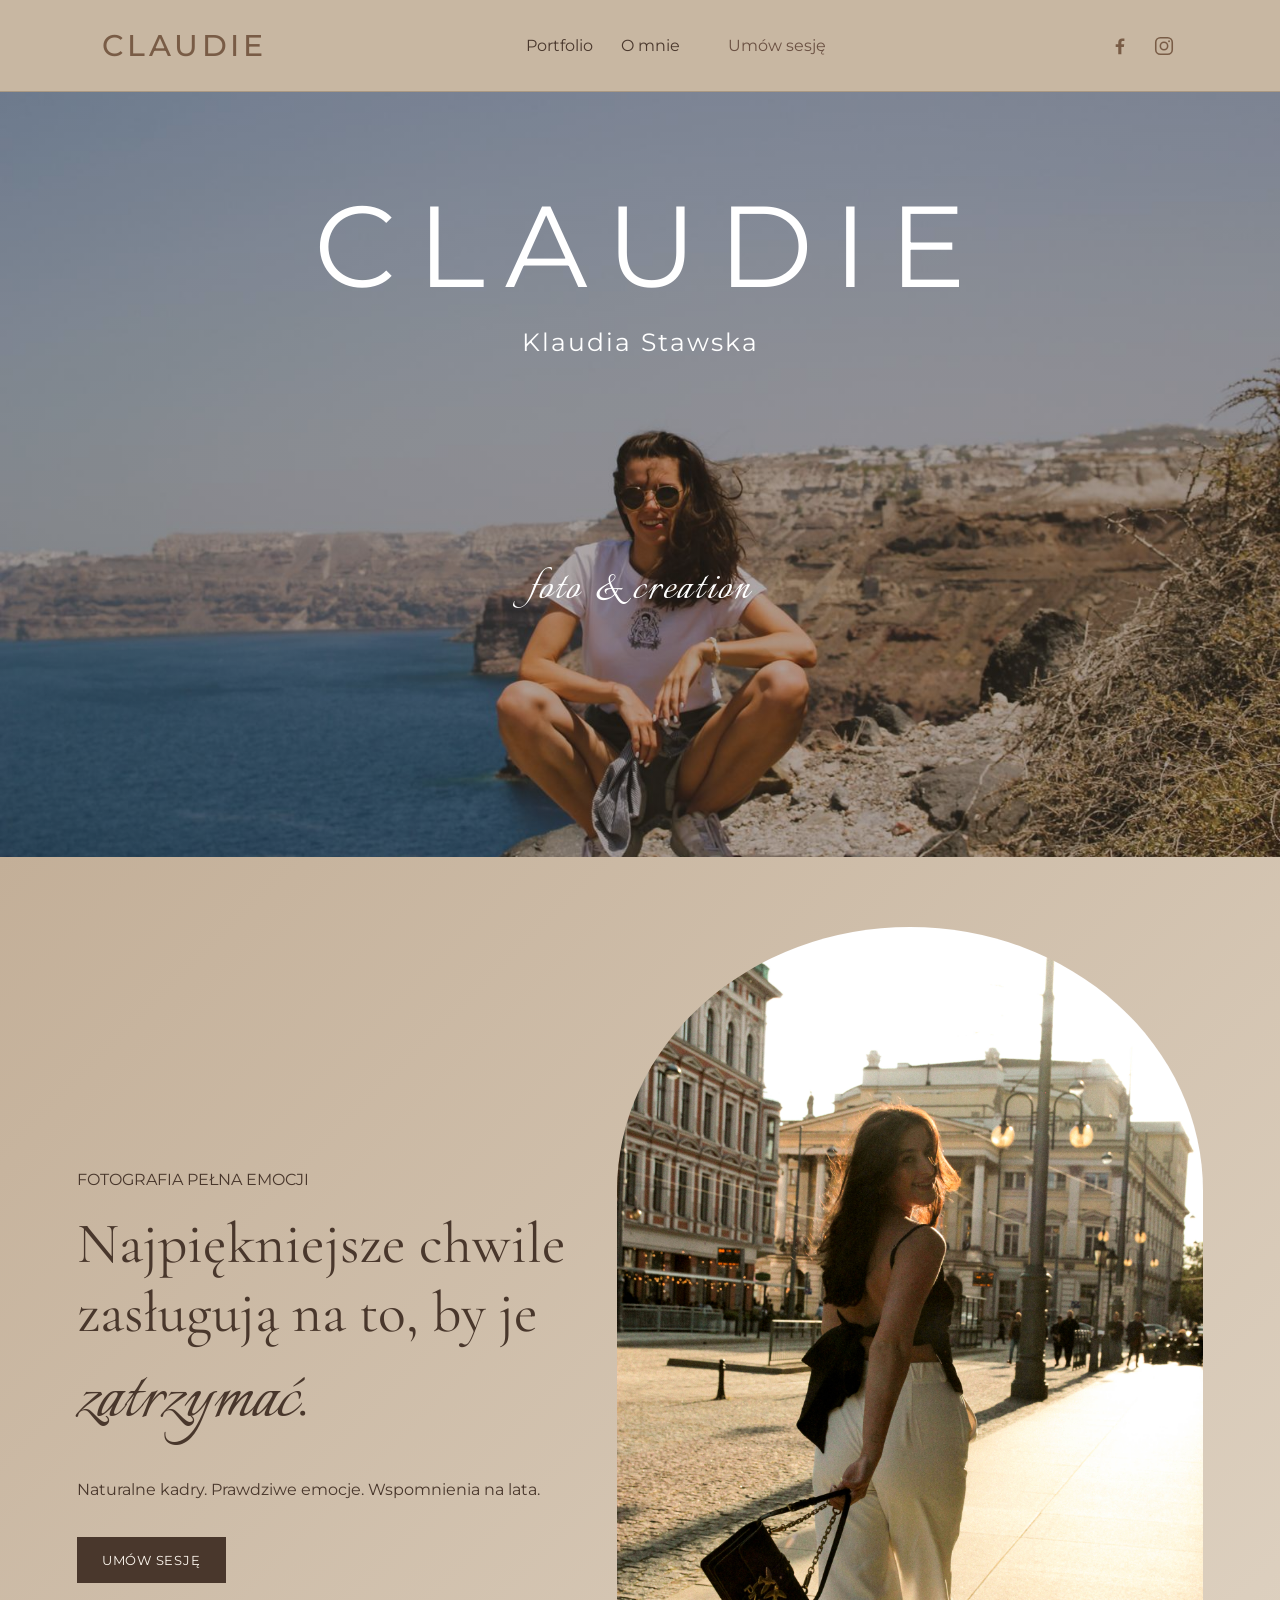
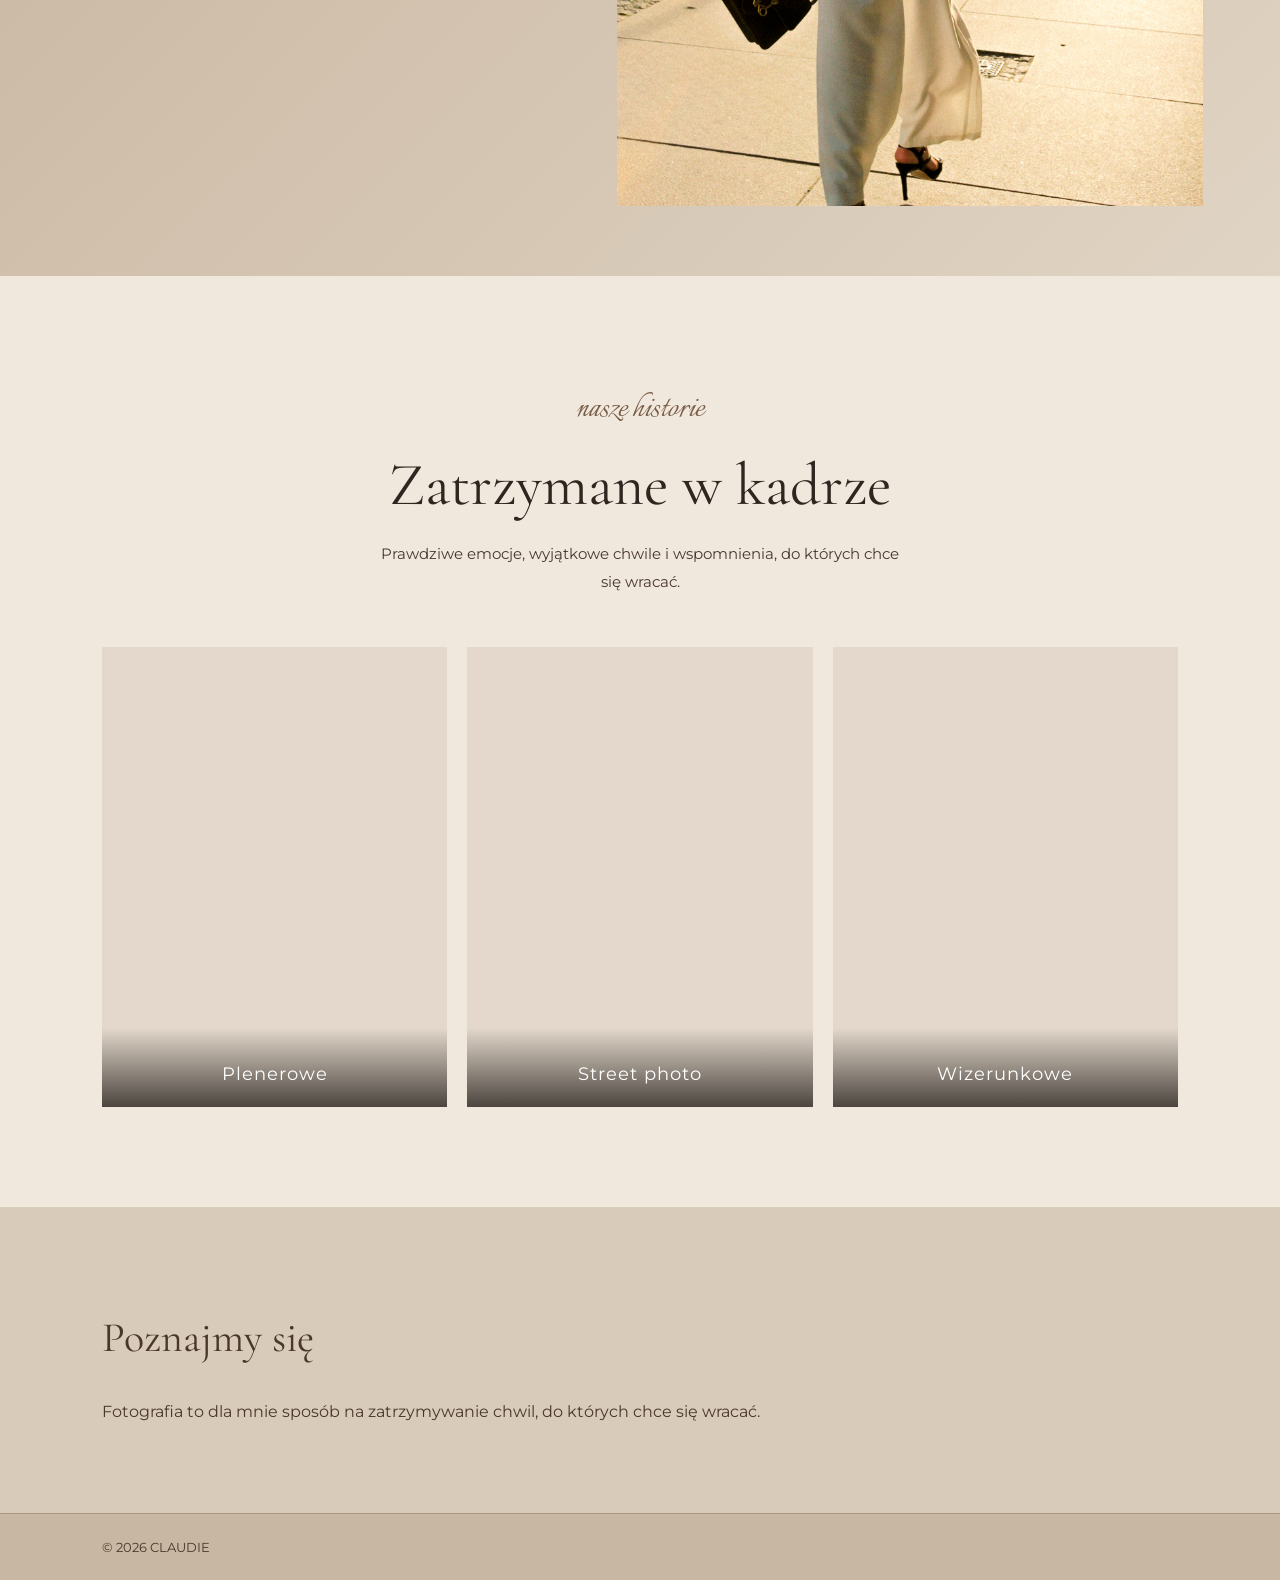
==== index.html @ 0192c34e "Add files via upload" ====
<!DOCTYPE html>
<html lang="pl">
<head>
    <meta charset="UTF-8">
    <meta name="viewport" content="width=device-width, initial-scale=1.0">
    <title>Klaudia Stawska – Fotograf | CLAUDIE</title>
<meta name="description" content="Klaudia Stawska – fotografia pełna emocji. Poznaj portfolio, zobacz zdjęcia i umów sesję fotograficzną.">
<link rel="canonical" href="https://klaudiastawska.pl/">
    <link rel="stylesheet" href="style.css">
</head>
<body>

    <!-- MENU GŁÓWNE -->
    <nav>
        <a href="index.html" class="logo">CLAUDIE</a>

        <div class="nav-links">
            <a href="#portfolio">Portfolio</a>
            <a href="#o-mnie">O mnie</a>
            <a href="kontakt.html" class="nav-cta">Umów sesję</a>
        </div>

        <div class="social-icons">
            <a href="https://www.facebook.com/profile.php?id=61554901435220"
               target="_blank"
               rel="noopener noreferrer"
               aria-label="Facebook">
                <svg viewBox="0 0 24 24" aria-hidden="true">
                    <path d="M13.5 21v-8h2.7l.4-3h-3.1V8.1c0-.9.3-1.5 1.6-1.5h1.7V3.9c-.3 0-1.3-.1-2.5-.1-2.5 0-4.2 1.5-4.2 4.3V10H7.3v3h2.8v8z"/>
                </svg>
            </a>

            <a href="https://www.instagram.com/picyourchic/"
               target="_blank"
               rel="noopener noreferrer"
               aria-label="Instagram">
                <svg viewBox="0 0 24 24" aria-hidden="true">
                    <rect x="3" y="3" width="18" height="18" rx="5"/>
                    <circle cx="12" cy="12" r="4"/>
                    <circle class="instagram-dot" cx="17.5" cy="6.8" r="1"/>
                </svg>
            </a>
        </div>
    </nav>

    <main>

        <!-- ZDJĘCIE POWITALNE -->
        <section class="brand-hero">
            <div class="brand-title">
    <h1>CLAUDIE</h1>
    <p class="brand-name">Klaudia Stawska</p>
    <p class="brand-tagline">foto &amp; creation</p>
            </div>
        </section>

        <!-- GŁÓWNA SEKCJA -->
        <section class="hero">
            <div class="hero-text">
                <p>FOTOGRAFIA PEŁNA EMOCJI</p>

                <h2>
                    Najpiękniejsze chwile zasługują na to,
                    by je <span class="script-font">zatrzymać</span>.
                </h2>

                <p>
                    Naturalne kadry. Prawdziwe emocje.
                    Wspomnienia na lata.
                </p>

                <a class="button" href="kontakt.html">UMÓW SESJĘ</a>
            </div>

            <img
                class="hero-image"
                src="images/prezesi.jpeg"
                alt="Fotografia wykonana podczas sesji"
            >
        </section>

         <!-- PORTFOLIO -->
        <section id="portfolio" class="portfolio">
            <div class="portfolio-heading">
                <p class="script-label">nasze historie</p>
                <h2>Zatrzymane w kadrze</h2>

                <p class="portfolio-description">
                    Prawdziwe emocje, wyjątkowe chwile
                    i wspomnienia, do których chce się wracać.
                </p>
            </div>

            <div class="gallery">
                <a class="portfolio-card" href="plenerowe.html">
                    <img
                        src="images/plenerowe/plener04.jpg"
                        alt="Fotografia plenerowa"
                    >
                    <span>Plenerowe</span>
                </a>

                <a class="portfolio-card" href="street-photo.html">
                    <img
                        src="images/street-photo/street01.jpeg"
                        alt="Fotografia street photo"
                    >
                    <span>Street photo</span>
                </a>

                <a class="portfolio-card" href="wizerunkowe.html">
                    <img
                        src="images/wizerunkowe/wizerunek1.jpg"
                        alt="Fotografia wizerunkowa"
                    >
                    <span>Wizerunkowe</span>
                </a>
            </div>
        </section>

        <!-- O MNIE -->
        <section id="o-mnie">
            <h2>Poznajmy się</h2>
            <p>
                Fotografia to dla mnie sposób na zatrzymywanie chwil,
                do których chce się wracać.
            </p>
        </section>

    </main>

    <!-- STOPKA -->
    <footer>
        © 2026 CLAUDIE
    </footer>

</body>
</html>
---- style.css ----
@import url('https://fonts.googleapis.com/css2?family=Cormorant+Garamond:ital,wght@0,400;0,500;1,400;1,500&family=Montserrat:wght@400;500;600&family=Italianno&display=swap');


/* ========================================
   1. USTAWIENIA GLOBALNE
======================================== */

* {
    box-sizing: border-box;
}

html {
    scroll-behavior: smooth;
    scroll-padding-top: 20px;
}

body {
    margin: 0;
    font-family: 'Montserrat', sans-serif;
    background-color: #D8CBB9;
    color: #30251F;
}

img {
    max-width: 100%;
}

h1,
h2 {
    font-family: 'Cormorant Garamond', serif;
    font-weight: 400;
}

h2 {
    font-size: 42px;
    color: #49372C;
}

p {
    line-height: 1.8;
}


/* ========================================
   2. MENU GŁÓWNE
======================================== */

nav {
    display: flex;
    align-items: center;
    justify-content: space-between;
    gap: 24px;
    padding: 24px 8%;
    background-color: #C8B7A2;
    border-bottom: 1px solid #A99883;
}

.logo {
    font-family: 'Montserrat', sans-serif;
    font-size: 30px;
    font-weight: 500;
    font-style: normal;
    letter-spacing: 0.12em;
    color: #795C46;
    white-space: nowrap;
    text-decoration: none;
}

.nav-links {
    display: flex;
    align-items: center;
    gap: 28px;
}

.nav-links a {
    color: #4A382D;
    text-decoration: none;
    transition: color 0.2s ease;
}

.nav-links a:hover {
    color: #A17B5B;
}

/* Przycisk Umów sesję */

.nav-links .nav-cta {
    padding: 12px 20px;
    border: none;
    color: #6B5143;
    text-decoration: none;
    transition: background-color 0.3s ease,
                color 0.3s ease;
}

.nav-links .nav-cta:hover {
    background-color: #6B5143;
    color: #FFFFFF;
}

/* Ikony mediów społecznościowych */

.social-icons {
    display: flex;
    align-items: center;
    gap: 16px;
}

.social-icons a {
    display: inline-flex;
    align-items: center;
    justify-content: center;
    width: 28px;
    height: 28px;
    color: #795C46;
    transition: color 0.2s ease,
                transform 0.2s ease;
}

.social-icons a:hover {
    color: #A17B5B;
    transform: translateY(-2px);
}

.social-icons svg {
    width: 22px;
    height: 22px;
    fill: none;
    stroke: currentColor;
    stroke-width: 1.7;
    stroke-linecap: round;
    stroke-linejoin: round;
}

/* Facebook */

.social-icons a:first-child svg {
    fill: currentColor;
    stroke: none;
}

/* Kropka Instagrama */

.social-icons .instagram-dot {
    fill: currentColor;
    stroke: none;
}


/* ========================================
   3. ZDJĘCIE POWITALNE CLAUDIE
======================================== */

.brand-hero {
    min-height: 85vh;
    display: flex;
    align-items: center;
    justify-content: center;
    padding: 0 20px;
    text-align: center;
    color: #FFFFFF;

    background-image:
        linear-gradient(
            rgba(35, 25, 19, 0.35),
            rgba(35, 25, 19, 0.35)
        ),
        url('images/title.jpeg');

    background-size: cover;
    background-position: center;
    background-repeat: no-repeat;
}

.brand-title {
    transform: translateY(-65px);
}

.brand-title h1 {
    font-family: 'Montserrat', sans-serif;
    font-size: clamp(60px, 10vw, 115px);
    font-weight: 400;
    font-style: normal;
    line-height: 1.08;
    letter-spacing: 0.18em;
    color: #FFFFFF;
    margin: 0;
    padding-left: 0.18em;
}

.brand-title .brand-name {
    font-family: 'Montserrat', sans-serif;
    font-size: clamp(18px, 2vw, 25px);
    letter-spacing: 0.08em;
    color: #FFFFFF;
    margin: 12px 0 0;
}

.brand-title .brand-tagline {
    position: static;
    font-family: 'Italianno', cursive;
    font-size: clamp(36px, 4vw, 50px);
    font-weight: 400;
    letter-spacing: 0.04em;
    margin: 180px 0 0;
    color: #FFFFFF;
}


/* ========================================
   4. GŁÓWNA SEKCJA ZE ZDJĘCIEM
======================================== */

.hero {
    min-height: 75vh;
    padding: 70px 6%;
    display: flex;
    justify-content: space-between;
    align-items: center;
    gap: 40px;
    background: linear-gradient(
        135deg,
        #C3AF98,
        #E0D4C4
    );
}

.hero-text {
    flex: 1;
    min-width: 0;
}

.hero-text p {
    color: #49372C;
    font-size: 16px;
}

.hero-text h2 {
    font-size: clamp(36px, 4.5vw, 58px);
    line-height: 1.2;
    margin: 16px 0 24px;
}

.hero-image {
    display: block;
    width: 52%;
    max-width: 1000px;
    height: auto;
    object-fit: contain;

    /* Zaokrąglona góra jak łuk okna */
    border-radius: 50% 50% 0 0 / 30% 30% 0 0;
}

/* Przyciski na stronie */

.button {
    display: inline-block;
    padding: 15px 25px;
    margin-top: 16px;
    border: none;
    background-color: #49372C;
    color: #FFF9F1;
    font-family: 'Montserrat', sans-serif;
    font-size: 13px;
    letter-spacing: 0.06em;
    text-decoration: none;
    cursor: pointer;
    transition: background-color 0.2s ease;
}

.button:hover {
    background-color: #70533F;
}

/* Ozdobny, pisany akcent */

.script-font {
    font-family: 'Italianno', cursive;
    font-weight: 400;
    font-size: 1.5em;
}


/* ========================================
   5. WSPÓLNE USTAWIENIA SEKCJI
======================================== */

section {
    padding: 70px 8%;
}

.script-label {
    font-family: 'Italianno', cursive;
    font-size: 38px;
    font-weight: 400;
    color: #795C46;
    margin: 0 0 8px;
}

#o-mnie {
    background-color: #D8CBB9;
    color: #30251F;
}

#o-mnie h2 {
    color: #49372C;
}

#o-mnie p {
    color: #49372C;
    line-height: 1.8;
}


/* ========================================
   6. PORTFOLIO
======================================== */

#portfolio.portfolio {
    padding: 100px 8%;
    background-color: #F0E8DD;
    color: #30251F;
}

.portfolio-heading {
    max-width: 750px;
    margin: 0 auto 50px;
    text-align: center;
}

.portfolio-heading h2 {
    font-size: clamp(38px, 5vw, 60px);
    font-weight: 400;
    line-height: 1.1;
    color: #30251F;
    margin: 0 0 22px;
}

.portfolio-description {
    max-width: 520px;
    margin: 0 auto;
    font-size: 15px;
    line-height: 1.9;
    color: #49372C;
}

/* Nieregularna galeria w stylu magazynu */

.gallery {
    display: grid;
    display: grid;
    grid-template-columns: 1fr;
    gap: 30px;
    width: 100%;
    max-width: 750px;
    margin: 0 auto;
}

.gallery img {
    display: block;
    width: 100%;
    height: auto;
    object-fit: contain;
    border-radius: 6px;
}

/* Duży kadr po lewej */

.gallery img:first-child {
    grid-row: 1 / 3;
    min-height: 580px;
}

/* Pozostałe kadry po prawej */

.gallery img:nth-child(2),
.gallery img:nth-child(3) {
    min-height: 280px;
}


/* ========================================
   7. KONTAKT I FORMULARZ
======================================== */

.contact-section {
    padding: 100px 20px;
    background-color: #F5F0E9;
    color: #49392F;
}

.contact-heading {
    max-width: 650px;
    margin: 0 auto 45px;
    text-align: center;
}

.contact-heading h2 {
    font-size: clamp(36px, 5vw, 58px);
    font-weight: 400;
    margin: 10px 0 20px;
}

.contact-heading p {
    line-height: 1.8;
}

.contact-form {
    max-width: 700px;
    margin: 0 auto;
}

.form-row {
    display: grid;
    grid-template-columns: 1fr 1fr;
    gap: 20px;
}

.form-group {
    display: flex;
    flex-direction: column;
    gap: 9px;
    margin-bottom: 22px;
}

.form-group label {
    font-size: 13px;
    letter-spacing: 0.04em;
}

.form-group input,
.form-group select,
.form-group textarea {
    width: 100%;
    padding: 15px;
    border: 1px solid #D5C8BB;
    border-radius: 0;
    background-color: #FFFDF9;
    color: #49392F;
    font-family: 'Montserrat', sans-serif;
    font-size: 14px;
}

.form-group input:focus,
.form-group select:focus,
.form-group textarea:focus {
    outline: 1px solid #8C7160;
    border-color: #8C7160;
}

.form-group textarea {
    resize: vertical;
    line-height: 1.7;
}

.contact-form .button {
    margin-top: 4px;
}


/* ========================================
   8. STOPKA
======================================== */

footer {
    padding: 25px 8%;
    background-color: #C8B7A2;
    color: #49372C;
    border-top: 1px solid #A99883;
    font-size: 13px;
}


/* ========================================
   9. WERSJA MOBILNA
======================================== */

@media (max-width: 600px) {

    /* Menu */

    nav {
        flex-wrap: wrap;
        gap: 16px;
        padding: 20px 6%;
    }

    .logo {
        font-size: 25px;
    }

    .nav-links {
        display: flex;
        flex-wrap: wrap;
        gap: 16px;
    }

    .nav-links a {
        font-size: 13px;
    }

    .nav-links .nav-cta {
        padding: 8px 12px;
    }

    .social-icons {
        gap: 12px;
    }

    /* Zdjęcie powitalne */

    .brand-hero {
        min-height: 75vh;
        background-position: center;
    }

    .brand-title {
    transform: translateY(-45px);
}

.brand-title h1 {
    font-size: 48px;
    letter-spacing: 0.12em;
    padding-left: 0.12em;
}

.brand-title .brand-name {
    font-size: 16px;
    margin-top: 10px;
}

.brand-title .brand-tagline {
    font-size: 34px;
    margin-top: 140px;
    }

    /* Główna sekcja */

    .hero {
        min-height: auto;
        padding: 50px 6%;
        flex-direction: column;
        align-items: stretch;
        gap: 30px;
    }

    .hero-text h2 {
        font-size: 38px;
    }

    .hero-image {
        width: 100%;
        height: auto;
        max-width: 100%;
        aspect-ratio: 4 / 3;
        border-radius: 6px;
    }

    /* Pozostałe sekcje */

    section {
        padding: 60px 6%;
    }

    h2 {
        font-size: 36px;
    }

    .script-label {
        font-size: 34px;
    }

    /* Portfolio */

    #portfolio.portfolio {
        padding: 60px 6%;
    }

    .portfolio-heading {
        margin-bottom: 35px;
    }

    .portfolio-heading h2 {
        font-size: 40px;
    }

    .gallery {
        grid-template-columns: 1fr;
        grid-template-rows: auto;
        gap: 18px;
    }

    .gallery img,
    .gallery img:first-child,
    .gallery img:nth-child(2),
    .gallery img:nth-child(3) {
        grid-row: auto;
        height: auto;
        min-height: 0;
        aspect-ratio: 4 / 5;
        object-fit: cover;
    }

    /* Formularz */

    .contact-section {
        padding: 65px 6%;
    }

    .contact-heading {
        margin-bottom: 35px;
    }

    .contact-heading h2 {
        font-size: 40px;
    }

    .form-row {
        grid-template-columns: 1fr;
        gap: 0;
    }

    .form-group input,
    .form-group select,
    .form-group textarea {
        padding: 14px;
    }

    /* Stopka */

    footer {
        padding: 22px 6%;
    }
}
/* KARTY KATEGORII PORTFOLIO */
#portfolio .gallery {
    display: grid;
    grid-template-columns: repeat(3, minmax(0, 1fr));
    gap: 20px;
    width: 100%;
    max-width: none;
    margin: 0 auto;
}

#portfolio .portfolio-card {
    position: relative;
    display: flex;
    align-items: center;
    justify-content: center;
    overflow: hidden;
    width: 100%;
    aspect-ratio: 3 / 4;
    background: #E3D8CB;
    color: #FFFFFF;
    text-decoration: none;
    border-radius: 0;
}

#portfolio .portfolio-card img {
    display: block;
    width: 100%;
    height: 100%;
    object-fit: contain;
    transition: transform 0.4s ease;
}

#portfolio .portfolio-card:hover img {
    transform: scale(1.02);
}

#portfolio .portfolio-card span {
    position: absolute;
    left: 0;
    right: 0;
    bottom: 0;
    padding: 35px 10px 22px;
    text-align: center;
    font-family: 'Montserrat', sans-serif;
    font-size: 18px;
    letter-spacing: 0.06em;
    color: #FFFFFF;
    background: linear-gradient(
        transparent,
        rgba(25, 20, 16, 0.75)
    );
}

@media (max-width: 600px) {
    #portfolio .gallery {
        grid-template-columns: 1fr;
        gap: 24px;
    }

    #portfolio .portfolio-card {
        aspect-ratio: auto;
        min-height: 0;
    }

    #portfolio .portfolio-card img {
        width: 100%;
        height: auto;
        object-fit: contain;
    }
}
/* ZMNIEJSZENIE ZDJĘĆ W GALERII PLENEROWEJ */
.portfolio-page {
    max-width: 1100px;
    margin: 0 auto;
    padding: 60px 5% 80px;
}

.photo-gallery {
    columns: 3;
    column-gap: 18px;
}

.photo-item {
    margin-bottom: 18px;
}

.photo-item img {
    display: block;
    width: 100%;
    height: auto;
}
.photo-item {
    display: block;
    overflow: hidden;
    break-inside: avoid;
    cursor: zoom-in;
}

.photo-item img {
    display: block;
    width: 100%;
    height: auto;
    transition: transform 0.35s ease;
}

.photo-item:hover img {
    transform: scale(1.06);
}
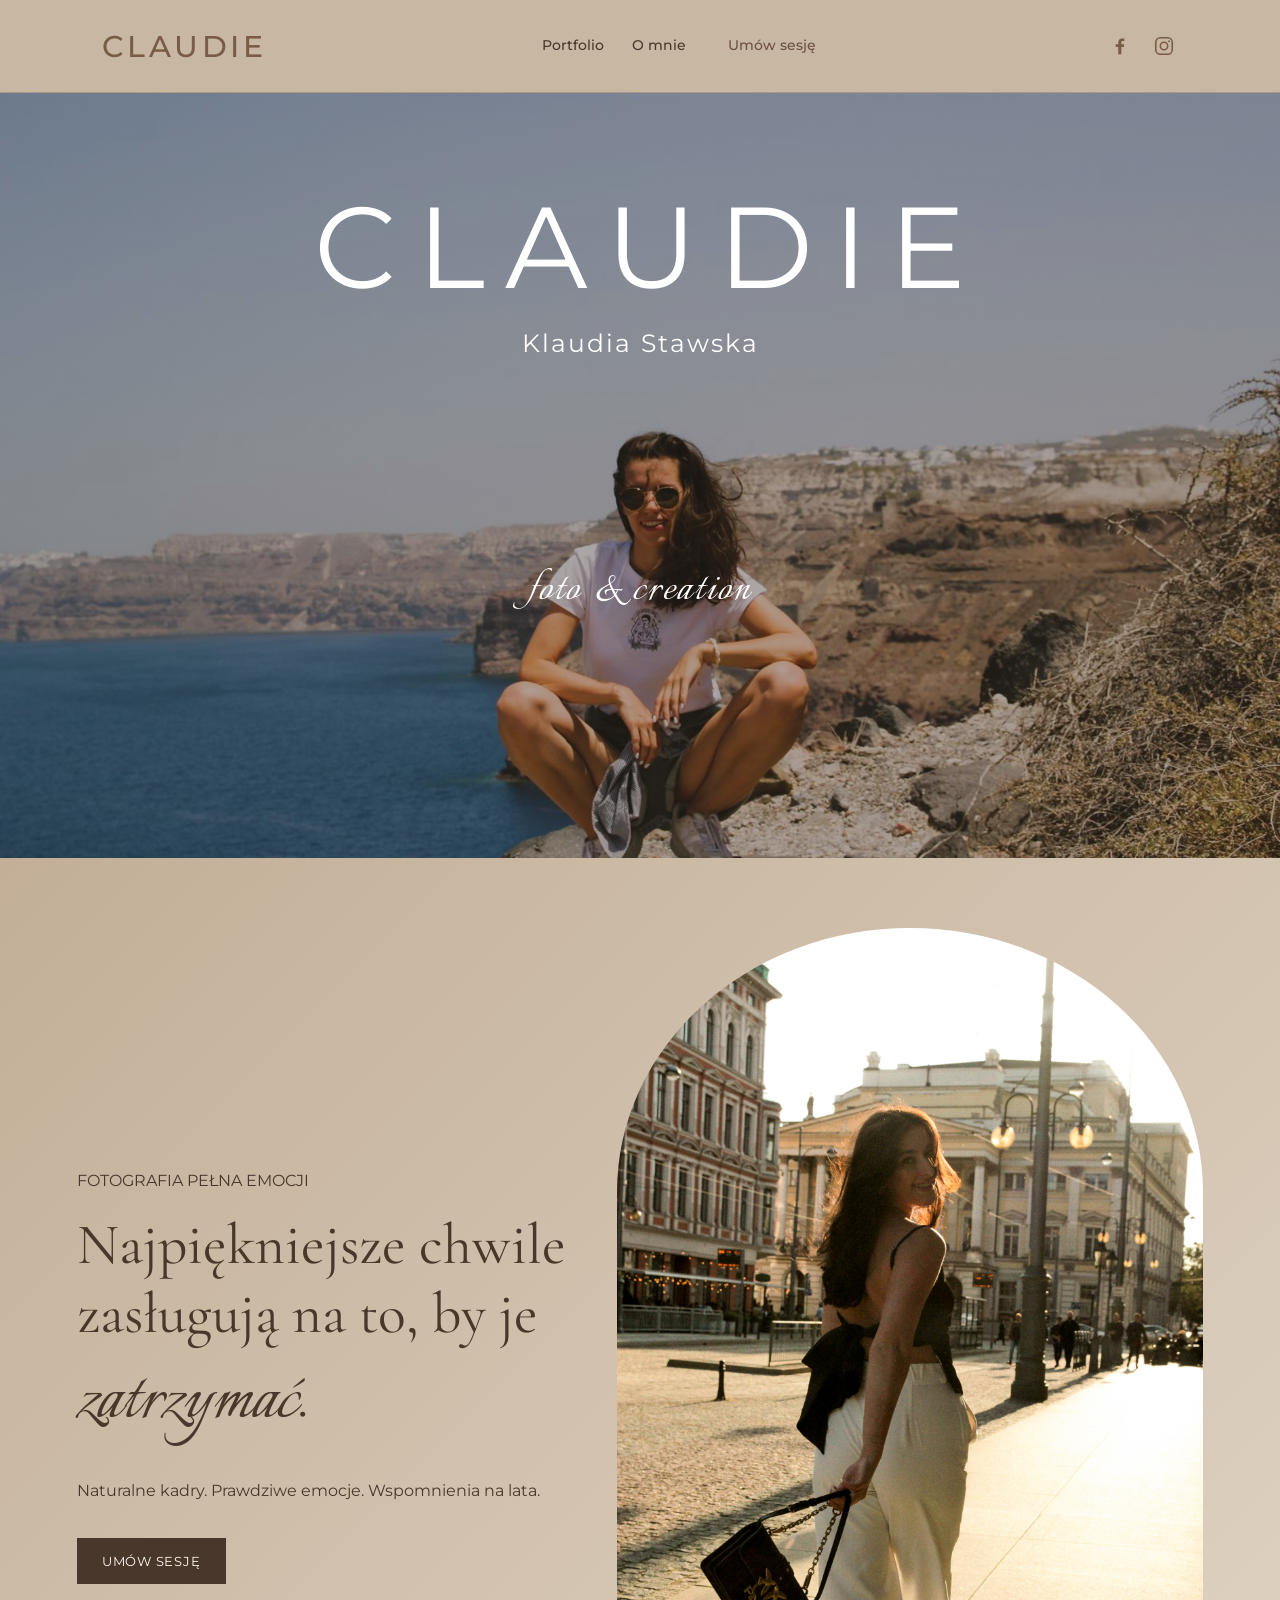
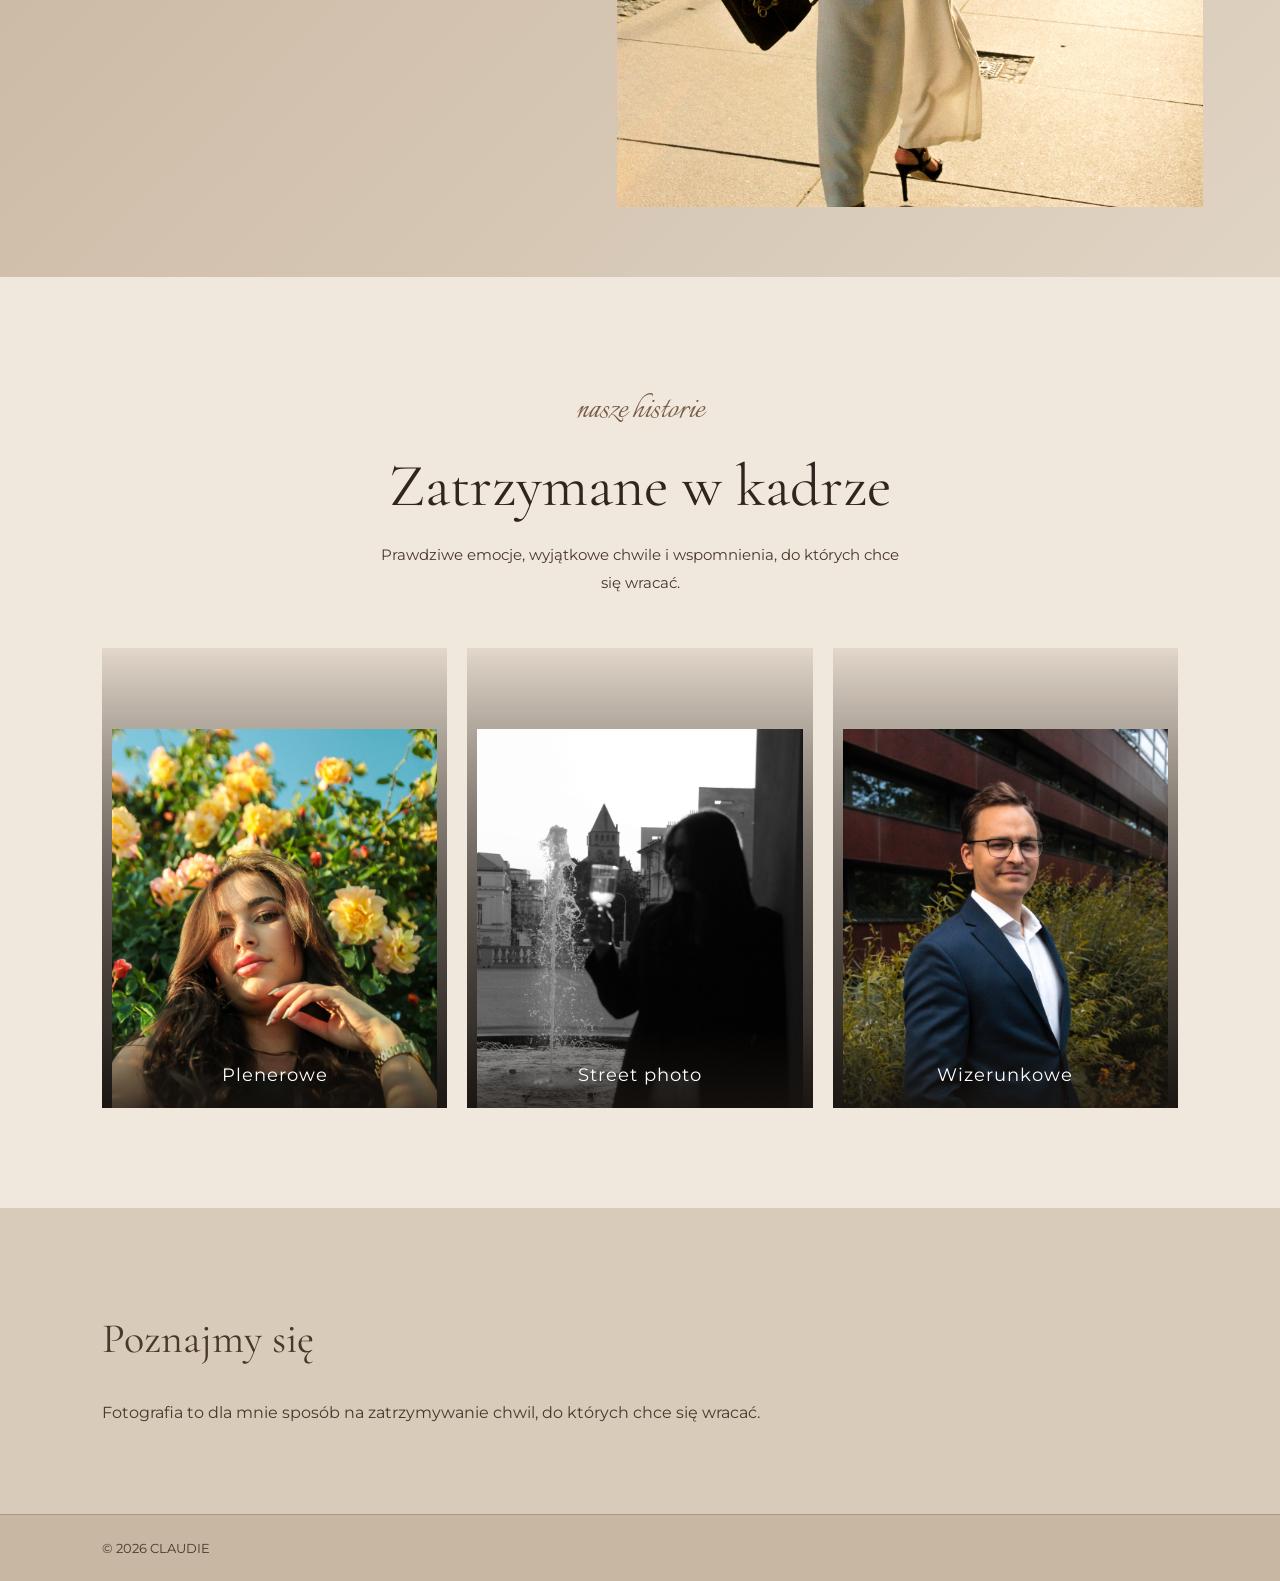
==== commit 7c785c64: "Add files via upload" ====
--- a/index.html
+++ b/index.html
@@ -15,10 +15,18 @@
         <a href="index.html" class="logo">CLAUDIE</a>
 
         <div class="nav-links">
-            <a href="#portfolio">Portfolio</a>
-            <a href="#o-mnie">O mnie</a>
-            <a href="kontakt.html" class="nav-cta">Umów sesję</a>
+    <details class="nav-dropdown">
+        <summary>Portfolio</summary>
+        <div class="dropdown-menu">
+            <a href="plenerowe.html">Plenerowe</a>
+            <a href="street-photo.html">Street photo</a>
+            <a href="wizerunkowe.html">Wizerunkowe</a>
         </div>
+    </details>
+
+    <a href="#o-mnie">O mnie</a>
+    <a href="kontakt.html" class="nav-cta">Umów sesję</a>
+</div>
 
         <div class="social-icons">
             <a href="https://www.facebook.com/profile.php?id=61554901435220"
@@ -92,29 +100,44 @@
             </div>
 
             <div class="gallery">
-                <a class="portfolio-card" href="plenerowe.html">
-                    <img
-                        src="images/plenerowe/plener04.jpg"
-                        alt="Fotografia plenerowa"
-                    >
-                    <span>Plenerowe</span>
-                </a>
+            <a class="portfolio-card flip-card" href="plenerowe.html">
+    <span class="flip-card-inner">
+        <span class="flip-card-front">
+            <img src="images/plenerowe/plener04.jpg" alt="Fotografia plenerowa">
+            <span class="card-title">Plenerowe</span>
+        </span>
+        <span class="flip-card-back">
+            <img src="images/plenerowe/plener01.jpeg" alt="" aria-hidden="true">
+            <span class="card-title">Plenerowe</span>
+        </span>
+    </span>
+</a>
 
-                <a class="portfolio-card" href="street-photo.html">
-                    <img
-                        src="images/street-photo/street01.jpeg"
-                        alt="Fotografia street photo"
-                    >
-                    <span>Street photo</span>
-                </a>
+<a class="portfolio-card flip-card" href="street-photo.html">
+    <span class="flip-card-inner">
+        <span class="flip-card-front">
+            <img src="images/street-photo/street01.jpeg" alt="Fotografia street photo">
+            <span class="card-title">Street photo</span>
+        </span>
+        <span class="flip-card-back">
+            <img src="images/street-photo/street02.png" alt="" aria-hidden="true">
+            <span class="card-title">Street photo</span>
+        </span>
+    </span>
+</a>
 
-                <a class="portfolio-card" href="wizerunkowe.html">
-                    <img
-                        src="images/wizerunkowe/wizerunek1.jpg"
-                        alt="Fotografia wizerunkowa"
-                    >
-                    <span>Wizerunkowe</span>
-                </a>
+<a class="portfolio-card flip-card" href="wizerunkowe.html">
+    <span class="flip-card-inner">
+        <span class="flip-card-front">
+            <img src="images/wizerunkowe/wizerunek1.jpg" alt="Fotografia wizerunkowa">
+            <span class="card-title">Wizerunkowe</span>
+        </span>
+        <span class="flip-card-back">
+            <img src="images/wizerunkowe/wizerunek2.jpg" alt="" aria-hidden="true">
+            <span class="card-title">Wizerunkowe</span>
+        </span>
+    </span>
+</a>
             </div>
         </section>
 
--- a/style.css
+++ b/style.css
@@ -740,4 +740,800 @@
 
 .photo-item:hover img {
     transform: scale(1.06);
+}
+/* ========================================
+   NOWE MENU CLAUDIE
+======================================== */
+
+nav {
+    position: relative;
+    z-index: 100;
+}
+
+.nav-links {
+    display: flex;
+    align-items: center;
+    justify-content: center;
+    gap: 28px;
+}
+
+.nav-links > a,
+.nav-dropdown > summary {
+    display: inline-flex;
+    align-items: center;
+    justify-content: center;
+    gap: 6px;
+    min-height: 44px;
+    padding: 10px 0;
+    font-family: 'Montserrat', sans-serif;
+    font-size: 14px;
+    font-weight: 500;
+    line-height: 1.4;
+    color: #4A382D;
+    text-decoration: none;
+    white-space: nowrap;
+    cursor: pointer;
+    transition: color 0.2s ease;
+}
+
+.nav-links > a:hover,
+.nav-dropdown > summary:hover {
+    color: #A17B5B;
+}
+
+/* Umów sesję — ten sam rozmiar tekstu */
+
+.nav-links > .nav-cta {
+    padding: 10px 14px;
+    border: 1px solid #795C46;
+}
+
+.nav-links > .nav-cta:hover {
+    background-color: #6B5143;
+    color: #FFFFFF;
+}
+
+/* Rozwijane Portfolio */
+
+.nav-dropdown {
+    position: relative;
+}
+
+.nav-dropdown > summary {
+    list-style: none;
+}
+
+.nav-dropdown > summary::-webkit-details-marker {
+    display: none;
+}
+
+
+.dropdown-menu {
+    position: absolute;
+    top: calc(100% - 2px);
+    left: -14px;
+    min-width: 190px;
+    padding: 8px 0;
+    background: #F5F0E9;
+    border: 1px solid #D5C8BB;
+    box-shadow: 0 8px 20px rgba(48, 37, 31, 0.12);
+    z-index: 200;
+}
+
+.dropdown-menu a {
+    display: block;
+    padding: 12px 16px;
+    font-family: 'Montserrat', sans-serif;
+    font-size: 13px;
+    line-height: 1.5;
+    color: #4A382D;
+    text-decoration: none;
+    white-space: nowrap;
+    transition: background-color 0.2s ease,
+                color 0.2s ease;
+}
+
+.dropdown-menu a:hover,
+.dropdown-menu a:focus-visible {
+    background-color: #E5D9CB;
+    color: #795C46;
+}
+
+/* Na komputerze menu otwiera się po najechaniu */
+
+@media (hover: hover) and (pointer: fine) {
+    .nav-dropdown:hover .dropdown-menu {
+        display: block;
+    }
+
+
+}
+
+/* Menu na telefonie */
+
+@media (max-width: 600px) {
+    nav {
+        justify-content: space-between;
+        gap: 12px;
+    }
+
+    .nav-links {
+        width: 100%;
+        justify-content: center;
+        flex-wrap: wrap;
+        gap: 8px 18px;
+    }
+
+    .nav-links > a,
+    .nav-dropdown > summary {
+        min-height: 40px;
+        font-size: 13px;
+    }
+
+    .nav-links > .nav-cta {
+        padding: 8px 12px;
+    }
+
+    .dropdown-menu {
+        left: 0;
+        min-width: 175px;
+    }
+}
+
+.nav-links > .nav-cta {
+    border: none;
+}
+
+.nav-links > a,
+.nav-links > .nav-dropdown > summary {
+    font-family: 'Montserrat', sans-serif;
+    font-size: 14px;
+    font-weight: 500;
+    line-height: 1.4;
+    text-transform: none;
+}
+/* Spójna nawigacja na komputerze i telefonie */
+.nav-links > a,
+.nav-links > .nav-dropdown > summary {
+    font-family: 'Montserrat', sans-serif;
+    font-size: 14px;
+    font-weight: 500;
+    line-height: 1.4;
+    text-transform: none;
+}
+
+.nav-links > .nav-cta {
+    border: none;
+}
+
+@media (max-width: 600px) {
+    .nav-links > a,
+    .nav-links > .nav-dropdown > summary {
+        font-size: 13px;
+    }
+}
+/* ========================================
+   STREET PHOTO — UKŁAD ARTYSTYCZNY
+======================================== */
+
+.portfolio-page .photo-gallery {
+    display: grid;
+    grid-template-columns: repeat(4, minmax(0, 1fr));
+    grid-auto-flow: dense;
+    grid-auto-rows: 100px;
+    gap: 18px;
+    margin: 50px auto;
+    max-width: 1200px;
+    align-items: stretch;
+}
+
+.portfolio-page .photo-gallery .photo-item {
+    display: block;
+    min-width: 0;
+    overflow: hidden;
+    background: #E5D9CB;
+}
+
+.portfolio-page .photo-gallery .photo-item img {
+    display: block;
+    width: 100%;
+    height: 100%;
+    object-fit: cover;
+    transition: transform 0.5s ease;
+}
+
+.portfolio-page .photo-gallery .photo-item:hover img {
+    transform: scale(1.035);
+}
+
+/* Różne rozmiary zdjęć */
+
+.portfolio-page .photo-gallery .photo-item:nth-child(1) {
+    grid-column: span 2;
+    grid-row: span 4;
+}
+
+.portfolio-page .photo-gallery .photo-item:nth-child(2) {
+    grid-column: span 2;
+    grid-row: span 3;
+}
+
+.portfolio-page .photo-gallery .photo-item:nth-child(3) {
+    grid-column: span 1;
+    grid-row: span 3;
+}
+
+.portfolio-page .photo-gallery .photo-item:nth-child(4) {
+    grid-column: span 1;
+    grid-row: span 3;
+}
+
+.portfolio-page .photo-gallery .photo-item:nth-child(5) {
+    grid-column: span 2;
+    grid-row: span 4;
+}
+
+.portfolio-page .photo-gallery .photo-item:nth-child(6) {
+    grid-column: span 2;
+    grid-row: span 3;
+}
+
+.portfolio-page .photo-gallery .photo-item:nth-child(7) {
+    grid-column: span 1;
+    grid-row: span 3;
+}
+
+.portfolio-page .photo-gallery .photo-item:nth-child(8) {
+    grid-column: span 1;
+    grid-row: span 3;
+}
+
+/* Telefony */
+
+@media (max-width: 600px) {
+    .portfolio-page .photo-gallery {
+        grid-template-columns: repeat(2, minmax(0, 1fr));
+        grid-auto-rows: 85px;
+        gap: 10px;
+        margin: 30px 0;
+    }
+
+    .portfolio-page .photo-gallery .photo-item:nth-child(1) {
+        grid-column: span 2;
+        grid-row: span 4;
+    }
+
+    .portfolio-page .photo-gallery .photo-item:nth-child(2) {
+        grid-column: span 1;
+        grid-row: span 3;
+    }
+
+    .portfolio-page .photo-gallery .photo-item:nth-child(3) {
+        grid-column: span 1;
+        grid-row: span 3;
+    }
+
+    .portfolio-page .photo-gallery .photo-item:nth-child(4) {
+        grid-column: span 2;
+        grid-row: span 3;
+    }
+
+    .portfolio-page .photo-gallery .photo-item:nth-child(5) {
+        grid-column: span 1;
+        grid-row: span 3;
+    }
+
+    .portfolio-page .photo-gallery .photo-item:nth-child(6) {
+        grid-column: span 1;
+        grid-row: span 3;
+    }
+
+    .portfolio-page .photo-gallery .photo-item:nth-child(7) {
+        grid-column: span 2;
+        grid-row: span 3;
+    }
+
+    .portfolio-page .photo-gallery .photo-item:nth-child(8) {
+        grid-column: span 2;
+        grid-row: span 4;
+    }
+}
+
+/* Street photo 05 — ochrona kadru głowy */
+.portfolio-page .photo-gallery .photo-item:nth-child(5) img {
+    object-fit: contain;
+}
+/* ========================================
+   CLAUDIE — OBRÓT KART PORTFOLIO 3D
+   Zachowuje oryginalne proporcje 3:4
+======================================== */
+
+#portfolio .portfolio-card.flip-card {
+    display: block;
+    position: relative;
+    width: 100%;
+    aspect-ratio: 3 / 4;
+    height: auto;
+    min-height: 0;
+    perspective: 1200px;
+    overflow: visible;
+}
+
+#portfolio .flip-card .flip-card-inner {
+    position: absolute;
+    inset: 0;
+    width: 100%;
+    height: 100%;
+    transform-style: preserve-3d;
+    transition: transform 0.8s ease;
+}
+
+#portfolio .flip-card:hover .flip-card-inner,
+#portfolio .flip-card:focus-visible .flip-card-inner {
+    transform: rotateY(180deg);
+}
+
+#portfolio .flip-card .flip-card-front,
+#portfolio .flip-card .flip-card-back {
+    position: absolute;
+    inset: 0;
+    display: block;
+    width: 100%;
+    height: 100%;
+    overflow: hidden;
+    backface-visibility: hidden;
+    -webkit-backface-visibility: hidden;
+}
+
+#portfolio .flip-card .flip-card-front {
+    transform: rotateY(0deg);
+}
+
+#portfolio .flip-card .flip-card-back {
+    transform: rotateY(180deg);
+}
+
+#portfolio .flip-card .flip-card-front img,
+#portfolio .flip-card .flip-card-back img {
+    display: block;
+    width: 100%;
+    height: 100%;
+    max-width: none;
+    object-fit: contain;
+    transition: none;
+}
+
+#portfolio .flip-card .card-title {
+    position: absolute;
+    left: 0;
+    right: 0;
+    bottom: 0;
+    z-index: 2;
+    padding: 35px 10px 22px;
+    color: #FFFFFF;
+    text-align: center;
+    font-family: 'Montserrat', sans-serif;
+    font-size: 18px;
+    letter-spacing: 0.06em;
+    background: linear-gradient(
+        transparent,
+        rgba(25, 20, 16, 0.75)
+    );
+}
+
+/* Telefon — zachowaj proporcje i pełną wysokość karty */
+
+@media (max-width: 600px) {
+    #portfolio .portfolio-card.flip-card {
+        width: 100%;
+        aspect-ratio: 3 / 4;
+        height: auto;
+        min-height: 0;
+    }
+
+    #portfolio .flip-card .flip-card-inner {
+        position: absolute;
+        inset: 0;
+        height: 100%;
+    }
+
+    #portfolio .flip-card .flip-card-front img,
+    #portfolio .flip-card .flip-card-back img {
+        width: 100%;
+        height: 100%;
+        object-fit: contain;
+    }
+
+    #portfolio .flip-card .card-title {
+        font-size: 15px;
+        padding: 25px 8px 16px;
+    }
+}
+
+@media (prefers-reduced-motion: reduce) {
+    #portfolio .flip-card .flip-card-inner {
+        transition: none;
+    }
+}
+/* POPRAWKA MENU W PLIKU PLENEROWE.HTML */
+
+.main-nav .menu-toggle {
+    display: none;
+    appearance: none;
+    -webkit-appearance: none;
+    border: 0;
+    outline: none;
+    box-shadow: none;
+    background: transparent;
+    padding: 8px;
+    width: 42px;
+    height: 42px;
+    cursor: pointer;
+}
+
+.main-nav .menu-toggle span {
+    display: block;
+    width: 24px;
+    height: 2px;
+    margin: 5px auto;
+    padding: 0;
+    background: #333;
+    position: static;
+}
+
+@media (max-width: 768px) {
+    .main-nav .menu-toggle {
+        display: block;
+    }
+
+    .main-nav {
+        position: relative;
+    }
+
+    .main-nav .nav-links {
+        display: none;
+        width: 100%;
+    }
+
+    .main-nav .nav-links.menu-open {
+        display: flex;
+        flex-direction: column;
+        align-items: center;
+    }
+}
+/* ROZWIJANE MENU PORTFOLIO */
+
+.main-nav .nav-dropdown {
+    position: relative;
+}
+
+.main-nav .nav-dropdown-toggle {
+    display: inline-flex;
+    align-items: center;
+    gap: 7px;
+    padding: 10px 0;
+    border: none;
+    background: transparent;
+    box-shadow: none;
+    color: inherit;
+    font: inherit;
+    cursor: pointer;
+}
+
+.main-nav .dropdown-arrow {
+    display: inline-block;
+    transition: transform 0.2s ease;
+}
+
+.main-nav .nav-dropdown-toggle[aria-expanded="true"] .dropdown-arrow {
+    transform: rotate(180deg);
+}
+
+.main-nav .nav-submenu {
+    display: none;
+    position: absolute;
+    top: 100%;
+    left: 0;
+    min-width: 175px;
+    padding: 8px 0;
+    background: #fff;
+    box-shadow: 0 8px 22px rgba(0, 0, 0, 0.12);
+    z-index: 1000;
+}
+
+.main-nav .nav-dropdown.submenu-open .nav-submenu {
+    display: flex;
+    flex-direction: column;
+}
+
+.main-nav .nav-submenu a {
+    display: block;
+    padding: 10px 16px;
+    color: #333;
+    text-decoration: none;
+    white-space: nowrap;
+}
+
+.main-nav .nav-submenu a:hover {
+    background: #f3eee8;
+}
+
+/* Przyciski menu — bez białego prostokąta */
+
+.main-nav .menu-toggle,
+.main-nav .nav-dropdown-toggle {
+    -webkit-appearance: none;
+    appearance: none;
+    border: none;
+    outline-offset: 4px;
+}
+
+.main-nav .menu-toggle {
+    background: transparent !important;
+    box-shadow: none !important;
+}
+
+@media (max-width: 768px) {
+    .main-nav .nav-dropdown {
+        width: 100%;
+        text-align: center;
+    }
+
+    .main-nav .nav-dropdown-toggle {
+        justify-content: center;
+    }
+
+    .main-nav .nav-submenu {
+        position: static;
+        min-width: 0;
+        width: 100%;
+        box-shadow: none;
+        background: transparent;
+    }
+
+    .main-nav .nav-submenu a {
+        padding: 10px;
+    }
+}
+/* =====================================
+   CLAUDIE — WYRÓWNANIE GÓRNEJ NAWIGACJI
+===================================== */
+
+.main-nav {
+    display: flex;
+    align-items: center;
+    justify-content: space-between;
+    gap: 30px;
+    width: 100%;
+    box-sizing: border-box;
+}
+
+.main-nav .logo {
+    flex: 0 0 auto;
+    margin: 0;
+}
+
+.main-nav .nav-links {
+    display: flex;
+    align-items: center;
+    justify-content: center;
+    gap: 32px;
+    margin: 0 auto;
+    padding: 0;
+}
+
+.main-nav .nav-links > a,
+.main-nav .nav-dropdown-toggle {
+    display: inline-flex;
+    align-items: center;
+    justify-content: center;
+    margin: 0;
+    padding: 10px 0;
+    line-height: 1.2;
+    vertical-align: middle;
+    white-space: nowrap;
+}
+
+.main-nav .nav-dropdown {
+    display: flex;
+    align-items: center;
+    position: relative;
+    margin: 0;
+    padding: 0;
+}
+
+.main-nav .social-icons {
+    display: flex;
+    align-items: center;
+    justify-content: flex-end;
+    gap: 14px;
+    flex: 0 0 auto;
+    margin: 0;
+}
+
+.main-nav .social-icons a {
+    display: flex;
+    align-items: center;
+    justify-content: center;
+}
+
+/* Menu mobilne */
+@media (max-width: 768px) {
+    .main-nav {
+        flex-wrap: wrap;
+        gap: 12px;
+    }
+
+    .main-nav .nav-links {
+        gap: 18px;
+    }
+
+    .main-nav .nav-links.menu-open {
+        align-items: center;
+    }
+}   
+/* ========================================
+   CLAUDIE — LIGHTBOX GALERII
+======================================== */
+
+.lightbox {
+    position: fixed;
+    inset: 0;
+    z-index: 9999;
+    display: flex;
+    align-items: center;
+    justify-content: center;
+    padding: 60px 80px;
+    background: rgba(12, 10, 9, 0.86);
+    backdrop-filter: blur(5px);
+    -webkit-backdrop-filter: blur(5px);
+    opacity: 0;
+    visibility: hidden;
+    pointer-events: none;
+    transition: opacity 0.25s ease, visibility 0.25s ease;
+}
+
+.lightbox.is-open {
+    opacity: 1;
+    visibility: visible;
+    pointer-events: auto;
+}
+
+.lightbox-image {
+    display: block;
+    width: auto;
+    height: auto;
+    max-width: 100%;
+    max-height: calc(100vh - 100px);
+    object-fit: contain;
+    box-shadow: 0 12px 50px rgba(0, 0, 0, 0.3);
+    user-select: none;
+    -webkit-user-drag: none;
+}
+
+.lightbox-close,
+.lightbox-arrow {
+    position: absolute;
+    display: flex;
+    align-items: center;
+    justify-content: center;
+    padding: 0;
+    border: 1px solid rgba(255, 255, 255, 0.35);
+    border-radius: 50%;
+    background: rgba(20, 18, 16, 0.45);
+    color: #fff;
+    font-family: Arial, sans-serif;
+    font-size: 30px;
+    line-height: 1;
+    cursor: pointer;
+    transition: background 0.2s ease, transform 0.2s ease;
+    -webkit-tap-highlight-color: transparent;
+}
+
+.lightbox-close:hover,
+.lightbox-arrow:hover {
+    background: rgba(255, 255, 255, 0.2);
+}
+
+.lightbox-close:focus-visible,
+.lightbox-arrow:focus-visible {
+    outline: 2px solid #fff;
+    outline-offset: 4px;
+}
+
+.lightbox-close {
+    top: 22px;
+    right: 25px;
+    width: 46px;
+    height: 46px;
+    font-size: 32px;
+}
+
+.lightbox-arrow {
+    top: 50%;
+    width: 48px;
+    height: 48px;
+    transform: translateY(-50%);
+}
+
+.lightbox-arrow:hover {
+    transform: translateY(-50%) scale(1.06);
+}
+
+.lightbox-prev {
+    left: 22px;
+}
+
+.lightbox-next {
+    right: 22px;
+}
+
+.lightbox-counter {
+    position: absolute;
+    bottom: 20px;
+    left: 50%;
+    transform: translateX(-50%);
+    color: rgba(255, 255, 255, 0.85);
+    font-family: 'Montserrat', sans-serif;
+    font-size: 12px;
+    letter-spacing: 0.12em;
+}
+
+body.lightbox-open {
+    overflow: hidden;
+}
+
+.photo-item {
+    cursor: zoom-in;
+}
+
+@media (max-width: 600px) {
+    .lightbox {
+        padding: 55px 12px;
+    }
+
+    .lightbox-image {
+        max-width: 100%;
+        max-height: calc(100dvh - 130px);
+    }
+
+    .lightbox-close {
+        top: 12px;
+        right: 12px;
+        width: 42px;
+        height: 42px;
+    }
+
+    .lightbox-arrow {
+        top: auto;
+        bottom: 18px;
+        width: 44px;
+        height: 44px;
+        transform: none;
+    }
+
+    .lightbox-arrow:hover {
+        transform: none;
+    }
+
+    .lightbox-prev {
+        left: calc(50% - 58px);
+    }
+
+    .lightbox-next {
+        right: calc(50% - 58px);
+    }
+
+    .lightbox-counter {
+        bottom: 32px;
+        font-size: 11px;
+    }
+}
+
+@media (prefers-reduced-motion: reduce) {
+    .lightbox,
+    .lightbox-close,
+    .lightbox-arrow {
+        transition: none;
+    }
 }
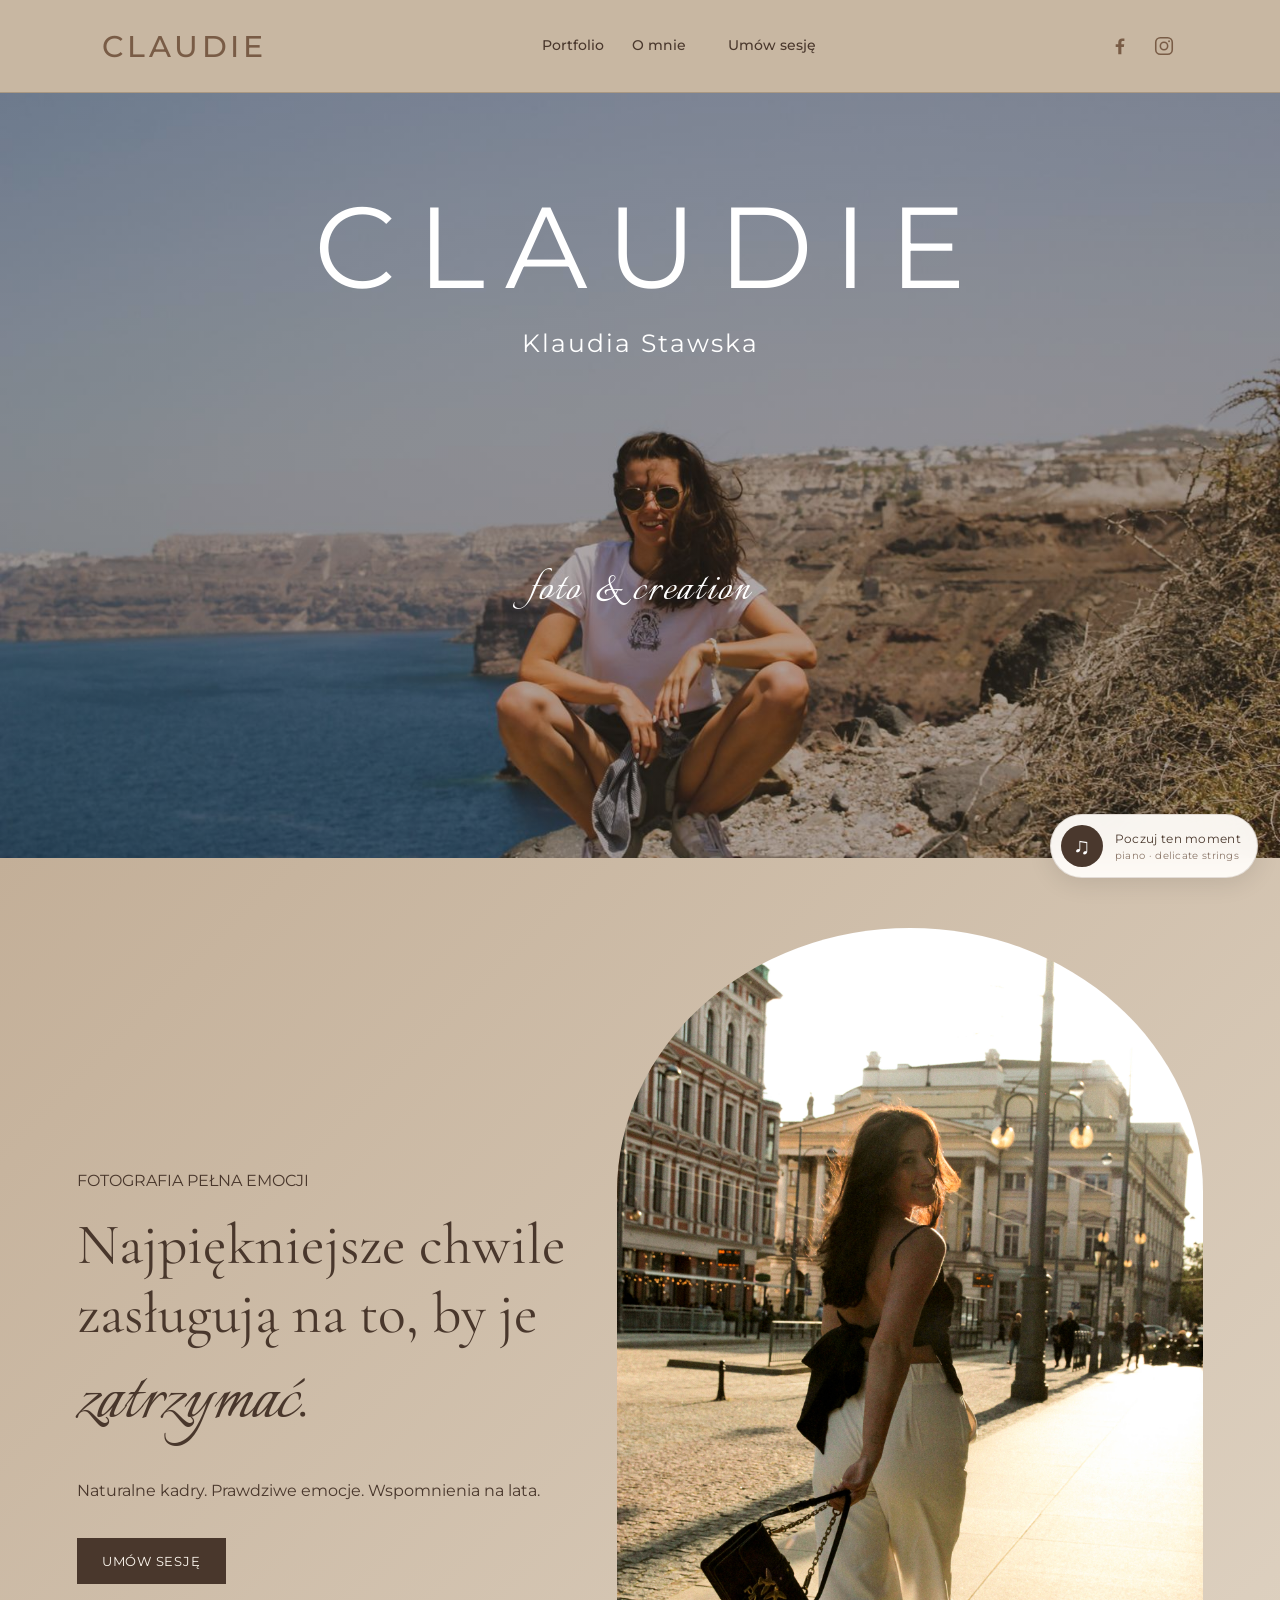
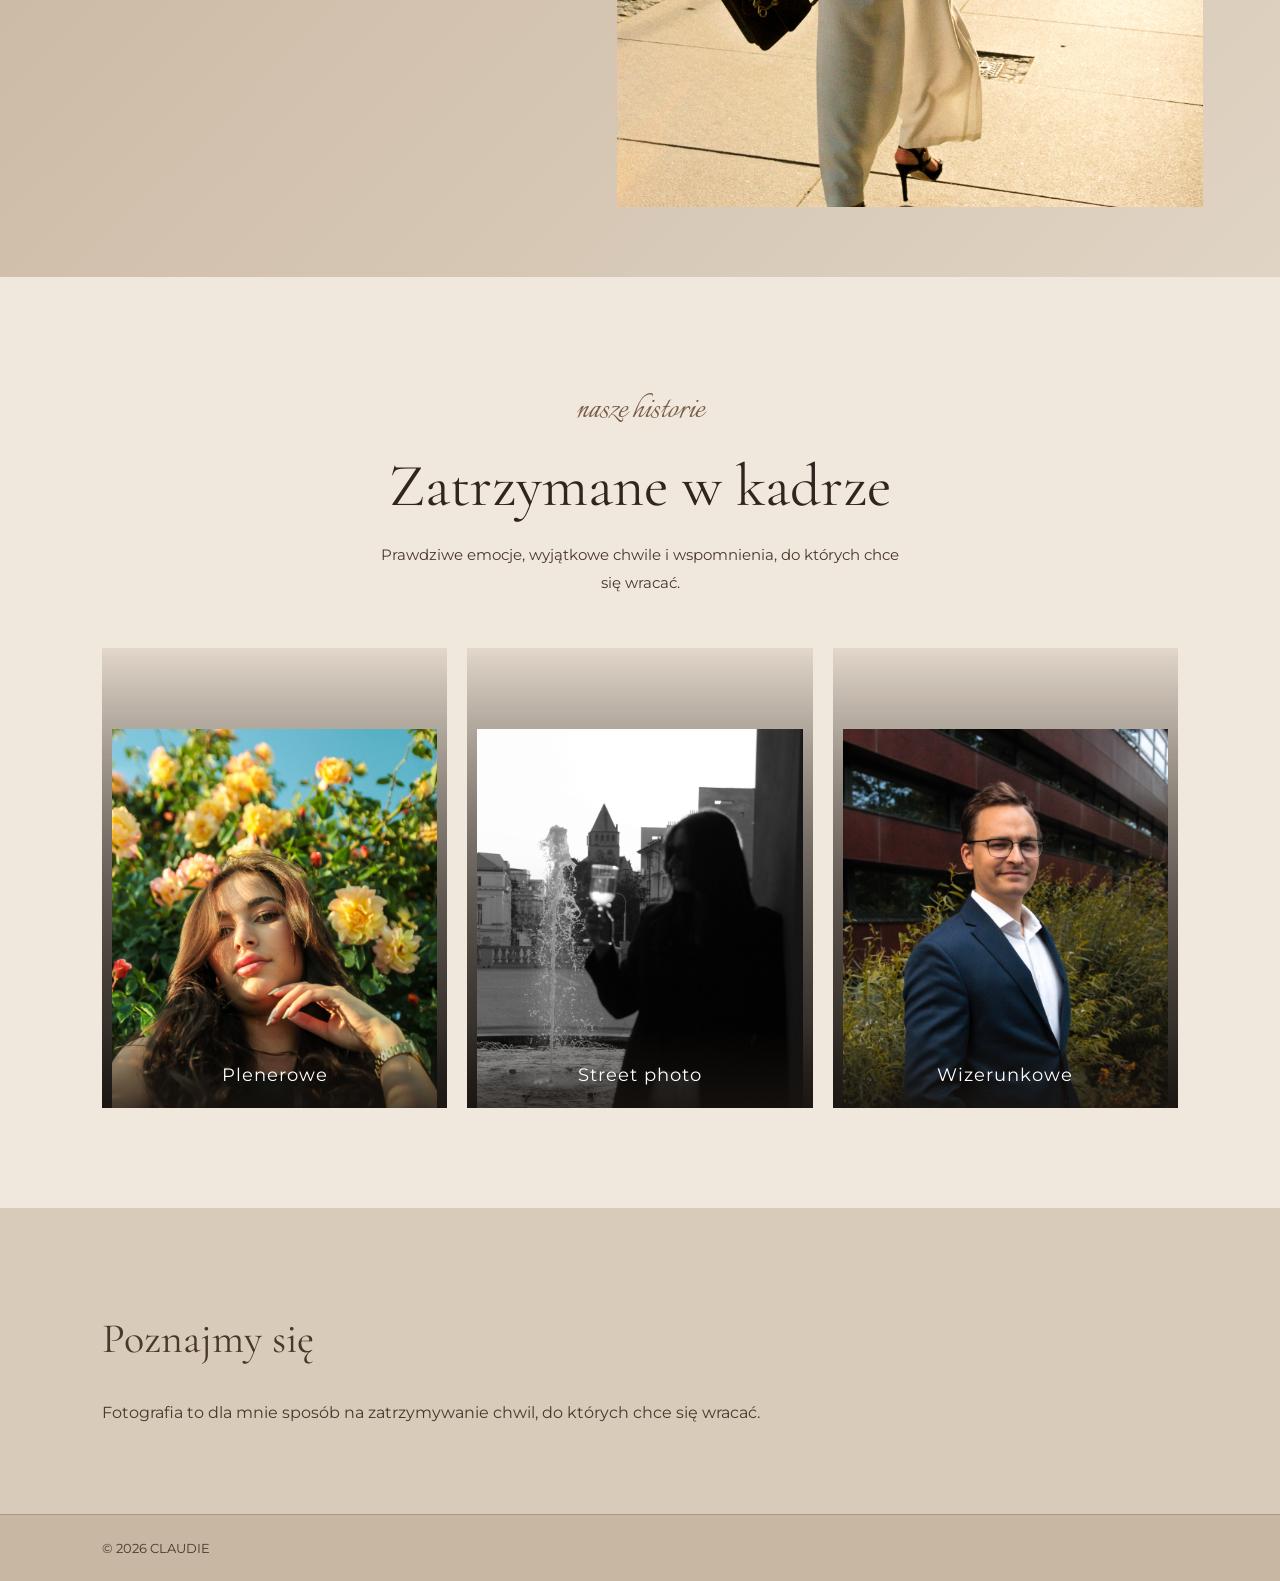
==== commit f92bcb37: "Add files via upload" ====
--- a/index.html
+++ b/index.html
@@ -156,6 +156,27 @@
     <footer>
         © 2026 CLAUDIE
     </footer>
+<div class="music-player">
+  <button
+    id="music-toggle"
+    class="music-button"
+    type="button"
+    aria-label="Włącz muzykę"
+  >
+    ♫
+  </button>
 
+  <div class="music-label">
+    <span>Poczuj ten moment</span>
+    <small>piano · delicate strings</small>
+  </div>
+
+  <audio id="site-music" loop preload="none">
+    <source src="music/poczuj-ten-moment.mp3" type="audio/mpeg">
+  </audio>
+</div>
+
+<script src="music-player.js"></script>
+<script src="site-navigation.js" data-site-navigation></script>
 </body>
 </html>
--- a/style.css
+++ b/style.css
@@ -1536,4 +1536,92 @@
     .lightbox-arrow {
         transition: none;
     }
+}
+/* CLAUDIE — spójny kolor menu na komputerze i telefonie */
+
+.nav-links > a,
+.nav-links > .nav-dropdown > summary,
+.nav-links > .nav-cta,
+.main-nav .nav-links > a,
+.main-nav .nav-links > .nav-dropdown > summary,
+.main-nav .nav-links > .nav-dropdown-toggle {
+    color: #4A382D;
+}
+
+.nav-links > a:hover,
+.nav-links > .nav-dropdown > summary:hover,
+.nav-links > .nav-cta:hover,
+.main-nav .nav-links > a:hover,
+.main-nav .nav-links > .nav-dropdown > summary:hover,
+.main-nav .nav-links > .nav-dropdown-toggle:hover {
+    color: #A17B5B;
+}
+
+/* Zachowaj biały tekst przy najechaniu na brązowy przycisk */
+.nav-links > .nav-cta:hover,
+.main-nav .nav-links > .nav-cta:hover {
+    color: #FFFFFF;
+}
+/* CLAUDIE — subtelny odtwarzacz muzyki */
+
+.music-player {
+  position: fixed;
+  right: 22px;
+  bottom: 22px;
+  z-index: 1000;
+  display: flex;
+  align-items: center;
+  gap: 12px;
+  padding: 10px 16px 10px 10px;
+  background: rgba(255, 252, 248, 0.96);
+  border: 1px solid rgba(74, 56, 45, 0.15);
+  border-radius: 50px;
+  box-shadow: 0 5px 24px rgba(0, 0, 0, 0.10);
+  color: #4A382D;
+  backdrop-filter: blur(10px);
+}
+
+.music-button {
+  width: 42px;
+  height: 42px;
+  flex-shrink: 0;
+  border: none;
+  border-radius: 50%;
+  background: #4A382D;
+  color: #fff;
+  font-size: 23px;
+  cursor: pointer;
+  transition: background 0.2s ease, transform 0.2s ease;
+}
+
+.music-button:hover {
+  background: #A17B5B;
+  transform: scale(1.05);
+}
+
+.music-label {
+  display: flex;
+  flex-direction: column;
+  gap: 3px;
+  font-size: 12px;
+  letter-spacing: 0.3px;
+}
+
+.music-label small {
+  color: #8B7769;
+  font-size: 10px;
+}
+
+@media (max-width: 600px) {
+  .music-player {
+    right: 12px;
+    bottom: 12px;
+    gap: 9px;
+    padding: 8px 12px 8px 8px;
+  }
+
+  .music-button {
+    width: 38px;
+    height: 38px;
+  }
 }
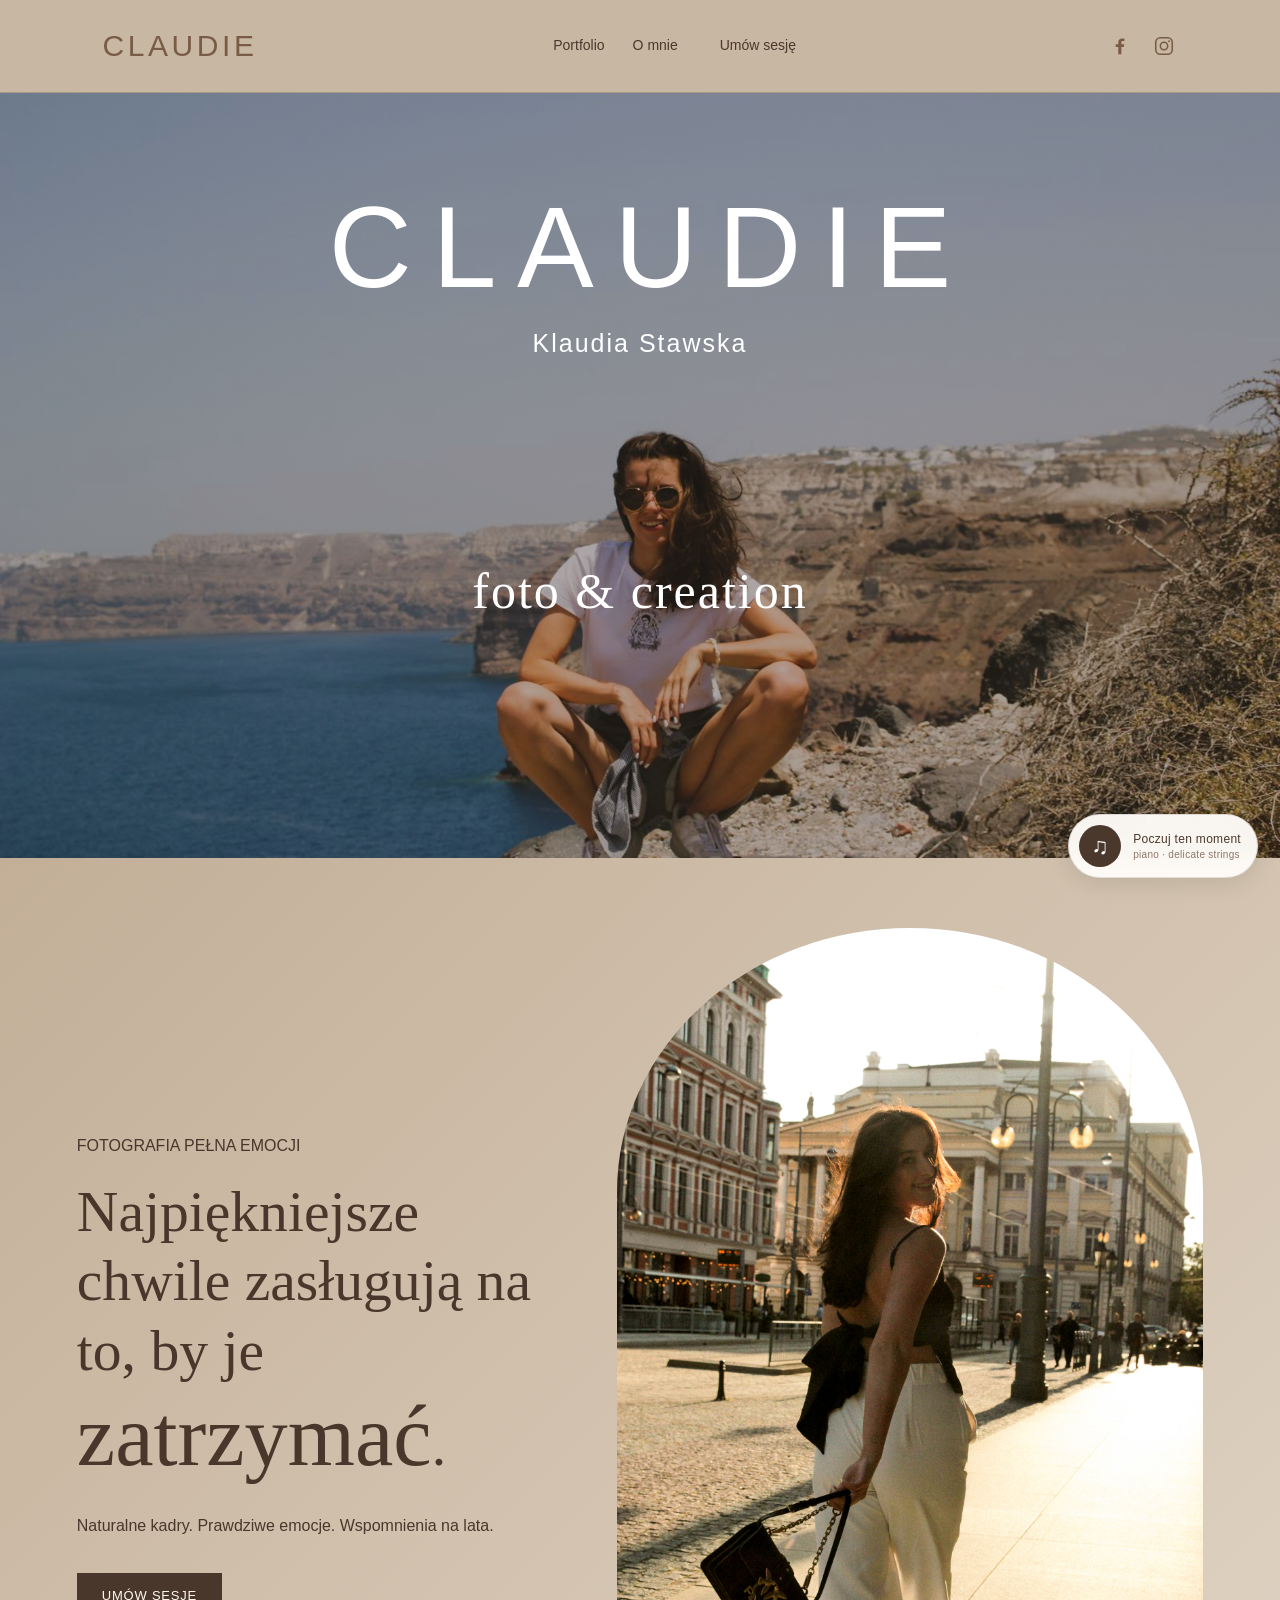
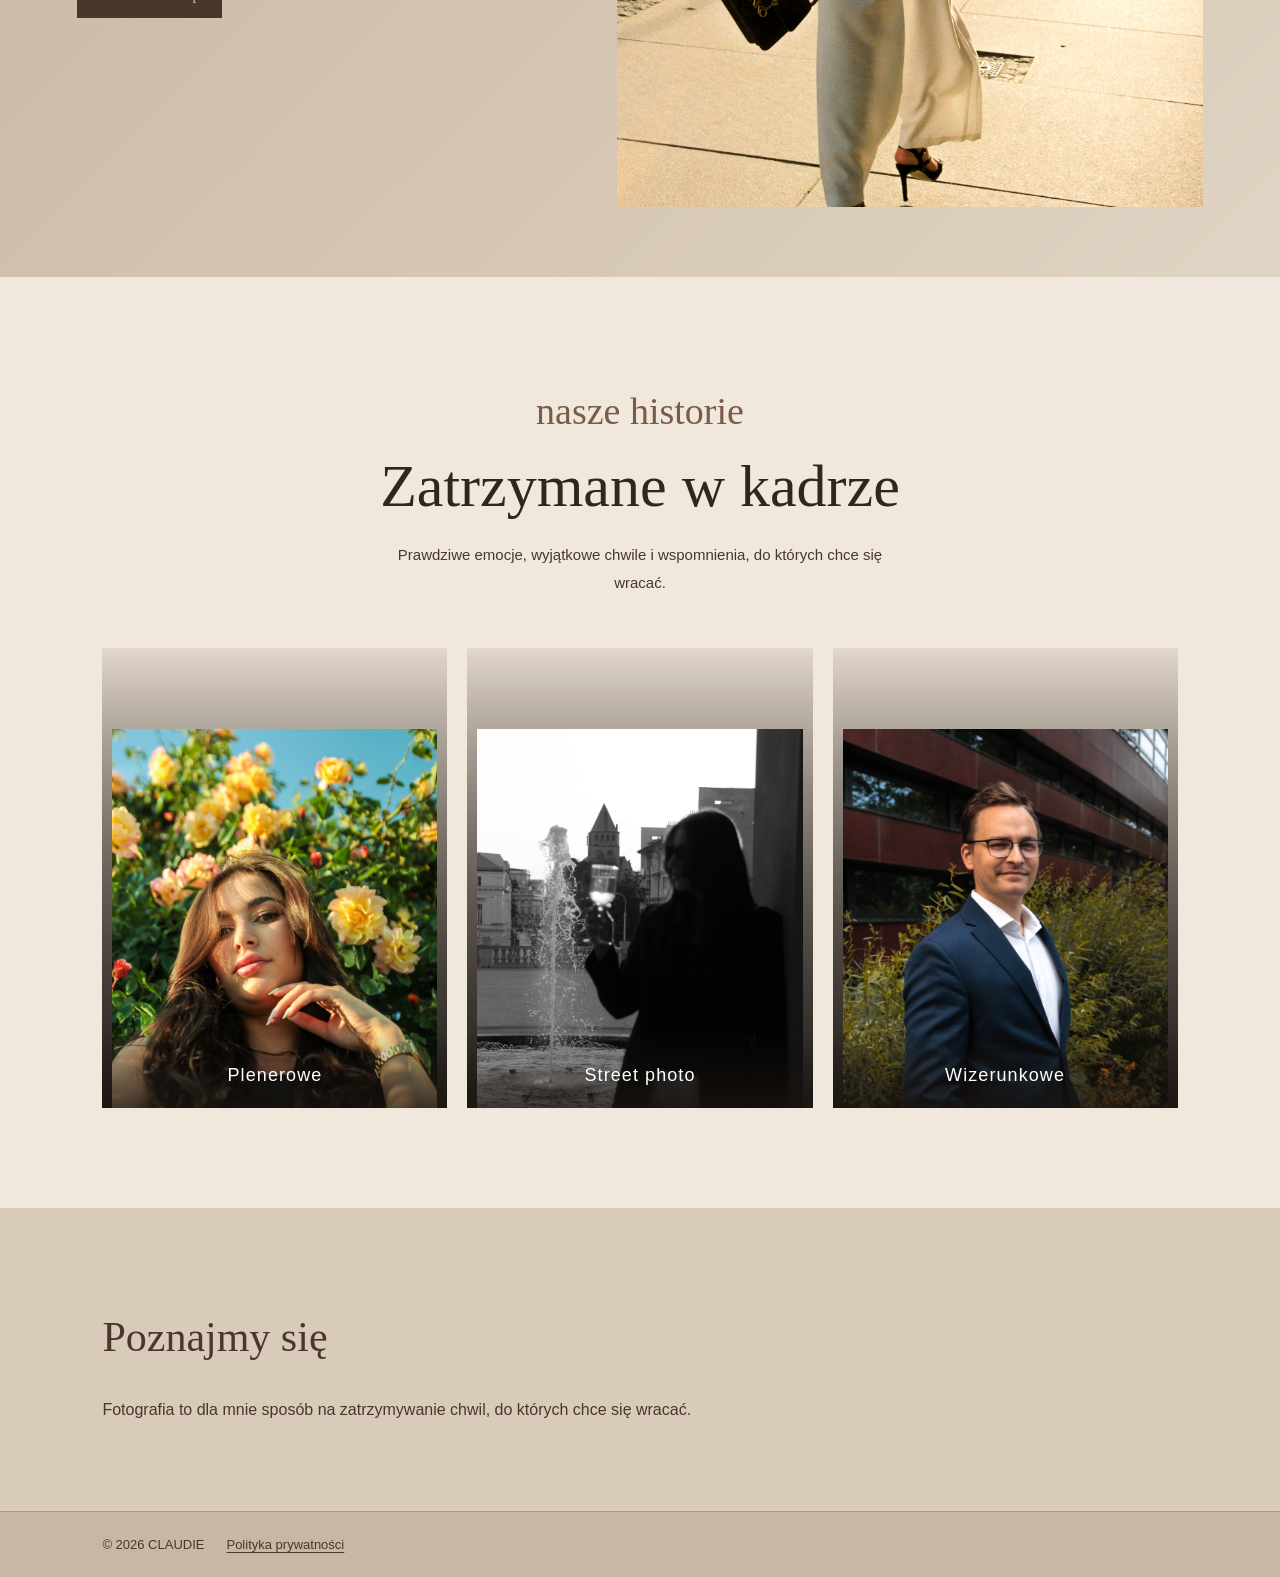
==== commit b2b0ae11: "Add files via upload" ====
--- a/index.html
+++ b/index.html
@@ -1,182 +1,183 @@
-<!DOCTYPE html>
-<html lang="pl">
-<head>
-    <meta charset="UTF-8">
-    <meta name="viewport" content="width=device-width, initial-scale=1.0">
-    <title>Klaudia Stawska – Fotograf | CLAUDIE</title>
-<meta name="description" content="Klaudia Stawska – fotografia pełna emocji. Poznaj portfolio, zobacz zdjęcia i umów sesję fotograficzną.">
-<link rel="canonical" href="https://klaudiastawska.pl/">
-    <link rel="stylesheet" href="style.css">
-</head>
-<body>
-
-    <!-- MENU GŁÓWNE -->
-    <nav>
-        <a href="index.html" class="logo">CLAUDIE</a>
-
-        <div class="nav-links">
-    <details class="nav-dropdown">
-        <summary>Portfolio</summary>
-        <div class="dropdown-menu">
-            <a href="plenerowe.html">Plenerowe</a>
-            <a href="street-photo.html">Street photo</a>
-            <a href="wizerunkowe.html">Wizerunkowe</a>
-        </div>
-    </details>
-
-    <a href="#o-mnie">O mnie</a>
-    <a href="kontakt.html" class="nav-cta">Umów sesję</a>
-</div>
-
-        <div class="social-icons">
-            <a href="https://www.facebook.com/profile.php?id=61554901435220"
-               target="_blank"
-               rel="noopener noreferrer"
-               aria-label="Facebook">
-                <svg viewBox="0 0 24 24" aria-hidden="true">
-                    <path d="M13.5 21v-8h2.7l.4-3h-3.1V8.1c0-.9.3-1.5 1.6-1.5h1.7V3.9c-.3 0-1.3-.1-2.5-.1-2.5 0-4.2 1.5-4.2 4.3V10H7.3v3h2.8v8z"/>
-                </svg>
-            </a>
-
-            <a href="https://www.instagram.com/picyourchic/"
-               target="_blank"
-               rel="noopener noreferrer"
-               aria-label="Instagram">
-                <svg viewBox="0 0 24 24" aria-hidden="true">
-                    <rect x="3" y="3" width="18" height="18" rx="5"/>
-                    <circle cx="12" cy="12" r="4"/>
-                    <circle class="instagram-dot" cx="17.5" cy="6.8" r="1"/>
-                </svg>
-            </a>
-        </div>
-    </nav>
-
-    <main>
-
-        <!-- ZDJĘCIE POWITALNE -->
-        <section class="brand-hero">
-            <div class="brand-title">
-    <h1>CLAUDIE</h1>
-    <p class="brand-name">Klaudia Stawska</p>
-    <p class="brand-tagline">foto &amp; creation</p>
-            </div>
-        </section>
-
-        <!-- GŁÓWNA SEKCJA -->
-        <section class="hero">
-            <div class="hero-text">
-                <p>FOTOGRAFIA PEŁNA EMOCJI</p>
-
-                <h2>
-                    Najpiękniejsze chwile zasługują na to,
-                    by je <span class="script-font">zatrzymać</span>.
-                </h2>
-
-                <p>
-                    Naturalne kadry. Prawdziwe emocje.
-                    Wspomnienia na lata.
-                </p>
-
-                <a class="button" href="kontakt.html">UMÓW SESJĘ</a>
-            </div>
-
-            <img
-                class="hero-image"
-                src="images/prezesi.jpeg"
-                alt="Fotografia wykonana podczas sesji"
-            >
-        </section>
-
-         <!-- PORTFOLIO -->
-        <section id="portfolio" class="portfolio">
-            <div class="portfolio-heading">
-                <p class="script-label">nasze historie</p>
-                <h2>Zatrzymane w kadrze</h2>
-
-                <p class="portfolio-description">
-                    Prawdziwe emocje, wyjątkowe chwile
-                    i wspomnienia, do których chce się wracać.
-                </p>
-            </div>
-
-            <div class="gallery">
-            <a class="portfolio-card flip-card" href="plenerowe.html">
-    <span class="flip-card-inner">
-        <span class="flip-card-front">
-            <img src="images/plenerowe/plener04.jpg" alt="Fotografia plenerowa">
-            <span class="card-title">Plenerowe</span>
-        </span>
-        <span class="flip-card-back">
-            <img src="images/plenerowe/plener01.jpeg" alt="" aria-hidden="true">
-            <span class="card-title">Plenerowe</span>
-        </span>
-    </span>
-</a>
-
-<a class="portfolio-card flip-card" href="street-photo.html">
-    <span class="flip-card-inner">
-        <span class="flip-card-front">
-            <img src="images/street-photo/street01.jpeg" alt="Fotografia street photo">
-            <span class="card-title">Street photo</span>
-        </span>
-        <span class="flip-card-back">
-            <img src="images/street-photo/street02.png" alt="" aria-hidden="true">
-            <span class="card-title">Street photo</span>
-        </span>
-    </span>
-</a>
-
-<a class="portfolio-card flip-card" href="wizerunkowe.html">
-    <span class="flip-card-inner">
-        <span class="flip-card-front">
-            <img src="images/wizerunkowe/wizerunek1.jpg" alt="Fotografia wizerunkowa">
-            <span class="card-title">Wizerunkowe</span>
-        </span>
-        <span class="flip-card-back">
-            <img src="images/wizerunkowe/wizerunek2.jpg" alt="" aria-hidden="true">
-            <span class="card-title">Wizerunkowe</span>
-        </span>
-    </span>
-</a>
-            </div>
-        </section>
-
-        <!-- O MNIE -->
-        <section id="o-mnie">
-            <h2>Poznajmy się</h2>
-            <p>
-                Fotografia to dla mnie sposób na zatrzymywanie chwil,
-                do których chce się wracać.
-            </p>
-        </section>
-
-    </main>
-
-    <!-- STOPKA -->
-    <footer>
-        © 2026 CLAUDIE
-    </footer>
-<div class="music-player">
-  <button
-    id="music-toggle"
-    class="music-button"
-    type="button"
-    aria-label="Włącz muzykę"
-  >
-    ♫
-  </button>
-
-  <div class="music-label">
-    <span>Poczuj ten moment</span>
-    <small>piano · delicate strings</small>
-  </div>
-
-  <audio id="site-music" loop preload="none">
-    <source src="music/poczuj-ten-moment.mp3" type="audio/mpeg">
-  </audio>
-</div>
-
-<script src="music-player.js"></script>
-<script src="site-navigation.js" data-site-navigation></script>
-</body>
-</html>
+<!DOCTYPE html>
+<html lang="pl">
+<head>
+    <meta charset="UTF-8">
+    <meta name="viewport" content="width=device-width, initial-scale=1.0">
+    <title>Klaudia Stawska – Fotograf | CLAUDIE</title>
+<meta name="description" content="Klaudia Stawska – fotografia pełna emocji. Poznaj portfolio, zobacz zdjęcia i umów sesję fotograficzną.">
+<link rel="canonical" href="https://klaudiastawska.pl/">
+    <link rel="stylesheet" href="style.css">
+</head>
+<body>
+
+    <!-- MENU GŁÓWNE -->
+    <nav>
+        <a href="index.html" class="logo">CLAUDIE</a>
+
+        <div class="nav-links">
+    <details class="nav-dropdown">
+        <summary>Portfolio</summary>
+        <div class="dropdown-menu">
+            <a href="plenerowe.html">Plenerowe</a>
+            <a href="street-photo.html">Street photo</a>
+            <a href="wizerunkowe.html">Wizerunkowe</a>
+        </div>
+    </details>
+
+    <a href="#o-mnie">O mnie</a>
+    <a href="kontakt.html" class="nav-cta">Umów sesję</a>
+</div>
+
+        <div class="social-icons">
+            <a href="https://www.facebook.com/profile.php?id=61554901435220"
+               target="_blank"
+               rel="noopener noreferrer"
+               aria-label="Facebook">
+                <svg viewBox="0 0 24 24" aria-hidden="true">
+                    <path d="M13.5 21v-8h2.7l.4-3h-3.1V8.1c0-.9.3-1.5 1.6-1.5h1.7V3.9c-.3 0-1.3-.1-2.5-.1-2.5 0-4.2 1.5-4.2 4.3V10H7.3v3h2.8v8z"/>
+                </svg>
+            </a>
+
+            <a href="https://www.instagram.com/picyourchic/"
+               target="_blank"
+               rel="noopener noreferrer"
+               aria-label="Instagram">
+                <svg viewBox="0 0 24 24" aria-hidden="true">
+                    <rect x="3" y="3" width="18" height="18" rx="5"/>
+                    <circle cx="12" cy="12" r="4"/>
+                    <circle class="instagram-dot" cx="17.5" cy="6.8" r="1"/>
+                </svg>
+            </a>
+        </div>
+    </nav>
+
+    <main>
+
+        <!-- ZDJĘCIE POWITALNE -->
+        <section class="brand-hero">
+            <div class="brand-title">
+    <h1>CLAUDIE</h1>
+    <p class="brand-name">Klaudia Stawska</p>
+    <p class="brand-tagline">foto &amp; creation</p>
+            </div>
+        </section>
+
+        <!-- GŁÓWNA SEKCJA -->
+        <section class="hero">
+            <div class="hero-text">
+                <p>FOTOGRAFIA PEŁNA EMOCJI</p>
+
+                <h2>
+                    Najpiękniejsze chwile zasługują na to,
+                    by je <span class="script-font">zatrzymać</span>.
+                </h2>
+
+                <p>
+                    Naturalne kadry. Prawdziwe emocje.
+                    Wspomnienia na lata.
+                </p>
+
+                <a class="button" href="kontakt.html">UMÓW SESJĘ</a>
+            </div>
+
+            <img
+                class="hero-image"
+                src="images/prezesi.jpeg"
+                alt="Fotografia wykonana podczas sesji"
+            >
+        </section>
+
+         <!-- PORTFOLIO -->
+        <section id="portfolio" class="portfolio">
+            <div class="portfolio-heading">
+                <p class="script-label">nasze historie</p>
+                <h2>Zatrzymane w kadrze</h2>
+
+                <p class="portfolio-description">
+                    Prawdziwe emocje, wyjątkowe chwile
+                    i wspomnienia, do których chce się wracać.
+                </p>
+            </div>
+
+            <div class="gallery">
+            <a class="portfolio-card flip-card" href="plenerowe.html">
+    <span class="flip-card-inner">
+        <span class="flip-card-front">
+            <img src="images/plenerowe/plener04.jpg" alt="Fotografia plenerowa">
+            <span class="card-title">Plenerowe</span>
+        </span>
+        <span class="flip-card-back">
+            <img src="images/plenerowe/plener01.jpeg" alt="" aria-hidden="true">
+            <span class="card-title">Plenerowe</span>
+        </span>
+    </span>
+</a>
+
+<a class="portfolio-card flip-card" href="street-photo.html">
+    <span class="flip-card-inner">
+        <span class="flip-card-front">
+            <img src="images/street-photo/street01.jpeg" alt="Fotografia street photo">
+            <span class="card-title">Street photo</span>
+        </span>
+        <span class="flip-card-back">
+            <img src="images/street-photo/street02.png" alt="" aria-hidden="true">
+            <span class="card-title">Street photo</span>
+        </span>
+    </span>
+</a>
+
+<a class="portfolio-card flip-card" href="wizerunkowe.html">
+    <span class="flip-card-inner">
+        <span class="flip-card-front">
+            <img src="images/wizerunkowe/wizerunek1.jpg" alt="Fotografia wizerunkowa">
+            <span class="card-title">Wizerunkowe</span>
+        </span>
+        <span class="flip-card-back">
+            <img src="images/wizerunkowe/wizerunek2.jpg" alt="" aria-hidden="true">
+            <span class="card-title">Wizerunkowe</span>
+        </span>
+    </span>
+</a>
+            </div>
+        </section>
+
+        <!-- O MNIE -->
+        <section id="o-mnie">
+            <h2>Poznajmy się</h2>
+            <p>
+                Fotografia to dla mnie sposób na zatrzymywanie chwil,
+                do których chce się wracać.
+            </p>
+        </section>
+
+    </main>
+
+    <!-- STOPKA -->
+    <footer class="site-footer">
+        <span>© 2026 CLAUDIE</span>
+        <a href="polityka-prywatnosci.html">Polityka prywatności</a>
+    </footer>
+<div class="music-player">
+  <button
+    id="music-toggle"
+    class="music-button"
+    type="button"
+    aria-label="Włącz muzykę"
+  >
+    ♫
+  </button>
+
+  <div class="music-label">
+    <span>Poczuj ten moment</span>
+    <small>piano · delicate strings</small>
+  </div>
+
+  <audio id="site-music" loop preload="none">
+    <source src="music/poczuj-ten-moment.mp3" type="audio/mpeg">
+  </audio>
+</div>
+
+<script src="music-player.js"></script>
+<script src="site-navigation.js" data-site-navigation></script>
+</body>
+</html>
--- a/style.css
+++ b/style.css
@@ -1,1627 +1,2251 @@
-@import url('https://fonts.googleapis.com/css2?family=Cormorant+Garamond:ital,wght@0,400;0,500;1,400;1,500&family=Montserrat:wght@400;500;600&family=Italianno&display=swap');
-
-
-/* ========================================
-   1. USTAWIENIA GLOBALNE
-======================================== */
-
-* {
-    box-sizing: border-box;
-}
-
-html {
-    scroll-behavior: smooth;
-    scroll-padding-top: 20px;
-}
-
-body {
-    margin: 0;
-    font-family: 'Montserrat', sans-serif;
-    background-color: #D8CBB9;
-    color: #30251F;
-}
-
-img {
-    max-width: 100%;
-}
-
-h1,
-h2 {
-    font-family: 'Cormorant Garamond', serif;
-    font-weight: 400;
-}
-
-h2 {
-    font-size: 42px;
-    color: #49372C;
-}
-
-p {
-    line-height: 1.8;
-}
-
-
-/* ========================================
-   2. MENU GŁÓWNE
-======================================== */
-
-nav {
-    display: flex;
-    align-items: center;
-    justify-content: space-between;
-    gap: 24px;
-    padding: 24px 8%;
-    background-color: #C8B7A2;
-    border-bottom: 1px solid #A99883;
-}
-
-.logo {
-    font-family: 'Montserrat', sans-serif;
-    font-size: 30px;
-    font-weight: 500;
-    font-style: normal;
-    letter-spacing: 0.12em;
-    color: #795C46;
-    white-space: nowrap;
-    text-decoration: none;
-}
-
-.nav-links {
-    display: flex;
-    align-items: center;
-    gap: 28px;
-}
-
-.nav-links a {
-    color: #4A382D;
-    text-decoration: none;
-    transition: color 0.2s ease;
-}
-
-.nav-links a:hover {
-    color: #A17B5B;
-}
-
-/* Przycisk Umów sesję */
-
-.nav-links .nav-cta {
-    padding: 12px 20px;
-    border: none;
-    color: #6B5143;
-    text-decoration: none;
-    transition: background-color 0.3s ease,
-                color 0.3s ease;
-}
-
-.nav-links .nav-cta:hover {
-    background-color: #6B5143;
-    color: #FFFFFF;
-}
-
-/* Ikony mediów społecznościowych */
-
-.social-icons {
-    display: flex;
-    align-items: center;
-    gap: 16px;
-}
-
-.social-icons a {
-    display: inline-flex;
-    align-items: center;
-    justify-content: center;
-    width: 28px;
-    height: 28px;
-    color: #795C46;
-    transition: color 0.2s ease,
-                transform 0.2s ease;
-}
-
-.social-icons a:hover {
-    color: #A17B5B;
-    transform: translateY(-2px);
-}
-
-.social-icons svg {
-    width: 22px;
-    height: 22px;
-    fill: none;
-    stroke: currentColor;
-    stroke-width: 1.7;
-    stroke-linecap: round;
-    stroke-linejoin: round;
-}
-
-/* Facebook */
-
-.social-icons a:first-child svg {
-    fill: currentColor;
-    stroke: none;
-}
-
-/* Kropka Instagrama */
-
-.social-icons .instagram-dot {
-    fill: currentColor;
-    stroke: none;
-}
-
-
-/* ========================================
-   3. ZDJĘCIE POWITALNE CLAUDIE
-======================================== */
-
-.brand-hero {
-    min-height: 85vh;
-    display: flex;
-    align-items: center;
-    justify-content: center;
-    padding: 0 20px;
-    text-align: center;
-    color: #FFFFFF;
-
-    background-image:
-        linear-gradient(
-            rgba(35, 25, 19, 0.35),
-            rgba(35, 25, 19, 0.35)
-        ),
-        url('images/title.jpeg');
-
-    background-size: cover;
-    background-position: center;
-    background-repeat: no-repeat;
-}
-
-.brand-title {
-    transform: translateY(-65px);
-}
-
-.brand-title h1 {
-    font-family: 'Montserrat', sans-serif;
-    font-size: clamp(60px, 10vw, 115px);
-    font-weight: 400;
-    font-style: normal;
-    line-height: 1.08;
-    letter-spacing: 0.18em;
-    color: #FFFFFF;
-    margin: 0;
-    padding-left: 0.18em;
-}
-
-.brand-title .brand-name {
-    font-family: 'Montserrat', sans-serif;
-    font-size: clamp(18px, 2vw, 25px);
-    letter-spacing: 0.08em;
-    color: #FFFFFF;
-    margin: 12px 0 0;
-}
-
-.brand-title .brand-tagline {
-    position: static;
-    font-family: 'Italianno', cursive;
-    font-size: clamp(36px, 4vw, 50px);
-    font-weight: 400;
-    letter-spacing: 0.04em;
-    margin: 180px 0 0;
-    color: #FFFFFF;
-}
-
-
-/* ========================================
-   4. GŁÓWNA SEKCJA ZE ZDJĘCIEM
-======================================== */
-
-.hero {
-    min-height: 75vh;
-    padding: 70px 6%;
-    display: flex;
-    justify-content: space-between;
-    align-items: center;
-    gap: 40px;
-    background: linear-gradient(
-        135deg,
-        #C3AF98,
-        #E0D4C4
-    );
-}
-
-.hero-text {
-    flex: 1;
-    min-width: 0;
-}
-
-.hero-text p {
-    color: #49372C;
-    font-size: 16px;
-}
-
-.hero-text h2 {
-    font-size: clamp(36px, 4.5vw, 58px);
-    line-height: 1.2;
-    margin: 16px 0 24px;
-}
-
-.hero-image {
-    display: block;
-    width: 52%;
-    max-width: 1000px;
-    height: auto;
-    object-fit: contain;
-
-    /* Zaokrąglona góra jak łuk okna */
-    border-radius: 50% 50% 0 0 / 30% 30% 0 0;
-}
-
-/* Przyciski na stronie */
-
-.button {
-    display: inline-block;
-    padding: 15px 25px;
-    margin-top: 16px;
-    border: none;
-    background-color: #49372C;
-    color: #FFF9F1;
-    font-family: 'Montserrat', sans-serif;
-    font-size: 13px;
-    letter-spacing: 0.06em;
-    text-decoration: none;
-    cursor: pointer;
-    transition: background-color 0.2s ease;
-}
-
-.button:hover {
-    background-color: #70533F;
-}
-
-/* Ozdobny, pisany akcent */
-
-.script-font {
-    font-family: 'Italianno', cursive;
-    font-weight: 400;
-    font-size: 1.5em;
-}
-
-
-/* ========================================
-   5. WSPÓLNE USTAWIENIA SEKCJI
-======================================== */
-
-section {
-    padding: 70px 8%;
-}
-
-.script-label {
-    font-family: 'Italianno', cursive;
-    font-size: 38px;
-    font-weight: 400;
-    color: #795C46;
-    margin: 0 0 8px;
-}
-
-#o-mnie {
-    background-color: #D8CBB9;
-    color: #30251F;
-}
-
-#o-mnie h2 {
-    color: #49372C;
-}
-
-#o-mnie p {
-    color: #49372C;
-    line-height: 1.8;
-}
-
-
-/* ========================================
-   6. PORTFOLIO
-======================================== */
-
-#portfolio.portfolio {
-    padding: 100px 8%;
-    background-color: #F0E8DD;
-    color: #30251F;
-}
-
-.portfolio-heading {
-    max-width: 750px;
-    margin: 0 auto 50px;
-    text-align: center;
-}
-
-.portfolio-heading h2 {
-    font-size: clamp(38px, 5vw, 60px);
-    font-weight: 400;
-    line-height: 1.1;
-    color: #30251F;
-    margin: 0 0 22px;
-}
-
-.portfolio-description {
-    max-width: 520px;
-    margin: 0 auto;
-    font-size: 15px;
-    line-height: 1.9;
-    color: #49372C;
-}
-
-/* Nieregularna galeria w stylu magazynu */
-
-.gallery {
-    display: grid;
-    display: grid;
-    grid-template-columns: 1fr;
-    gap: 30px;
-    width: 100%;
-    max-width: 750px;
-    margin: 0 auto;
-}
-
-.gallery img {
-    display: block;
-    width: 100%;
-    height: auto;
-    object-fit: contain;
-    border-radius: 6px;
-}
-
-/* Duży kadr po lewej */
-
-.gallery img:first-child {
-    grid-row: 1 / 3;
-    min-height: 580px;
-}
-
-/* Pozostałe kadry po prawej */
-
-.gallery img:nth-child(2),
-.gallery img:nth-child(3) {
-    min-height: 280px;
-}
-
-
-/* ========================================
-   7. KONTAKT I FORMULARZ
-======================================== */
-
-.contact-section {
-    padding: 100px 20px;
-    background-color: #F5F0E9;
-    color: #49392F;
-}
-
-.contact-heading {
-    max-width: 650px;
-    margin: 0 auto 45px;
-    text-align: center;
-}
-
-.contact-heading h2 {
-    font-size: clamp(36px, 5vw, 58px);
-    font-weight: 400;
-    margin: 10px 0 20px;
-}
-
-.contact-heading p {
-    line-height: 1.8;
-}
-
-.contact-form {
-    max-width: 700px;
-    margin: 0 auto;
-}
-
-.form-row {
-    display: grid;
-    grid-template-columns: 1fr 1fr;
-    gap: 20px;
-}
-
-.form-group {
-    display: flex;
-    flex-direction: column;
-    gap: 9px;
-    margin-bottom: 22px;
-}
-
-.form-group label {
-    font-size: 13px;
-    letter-spacing: 0.04em;
-}
-
-.form-group input,
-.form-group select,
-.form-group textarea {
-    width: 100%;
-    padding: 15px;
-    border: 1px solid #D5C8BB;
-    border-radius: 0;
-    background-color: #FFFDF9;
-    color: #49392F;
-    font-family: 'Montserrat', sans-serif;
-    font-size: 14px;
-}
-
-.form-group input:focus,
-.form-group select:focus,
-.form-group textarea:focus {
-    outline: 1px solid #8C7160;
-    border-color: #8C7160;
-}
-
-.form-group textarea {
-    resize: vertical;
-    line-height: 1.7;
-}
-
-.contact-form .button {
-    margin-top: 4px;
-}
-
-
-/* ========================================
-   8. STOPKA
-======================================== */
-
-footer {
-    padding: 25px 8%;
-    background-color: #C8B7A2;
-    color: #49372C;
-    border-top: 1px solid #A99883;
-    font-size: 13px;
-}
-
-
-/* ========================================
-   9. WERSJA MOBILNA
-======================================== */
-
-@media (max-width: 600px) {
-
-    /* Menu */
-
-    nav {
-        flex-wrap: wrap;
-        gap: 16px;
-        padding: 20px 6%;
-    }
-
-    .logo {
-        font-size: 25px;
-    }
-
-    .nav-links {
-        display: flex;
-        flex-wrap: wrap;
-        gap: 16px;
-    }
-
-    .nav-links a {
-        font-size: 13px;
-    }
-
-    .nav-links .nav-cta {
-        padding: 8px 12px;
-    }
-
-    .social-icons {
-        gap: 12px;
-    }
-
-    /* Zdjęcie powitalne */
-
-    .brand-hero {
-        min-height: 75vh;
-        background-position: center;
-    }
-
-    .brand-title {
-    transform: translateY(-45px);
-}
-
-.brand-title h1 {
-    font-size: 48px;
-    letter-spacing: 0.12em;
-    padding-left: 0.12em;
-}
-
-.brand-title .brand-name {
-    font-size: 16px;
-    margin-top: 10px;
-}
-
-.brand-title .brand-tagline {
-    font-size: 34px;
-    margin-top: 140px;
-    }
-
-    /* Główna sekcja */
-
-    .hero {
-        min-height: auto;
-        padding: 50px 6%;
-        flex-direction: column;
-        align-items: stretch;
-        gap: 30px;
-    }
-
-    .hero-text h2 {
-        font-size: 38px;
-    }
-
-    .hero-image {
-        width: 100%;
-        height: auto;
-        max-width: 100%;
-        aspect-ratio: 4 / 3;
-        border-radius: 6px;
-    }
-
-    /* Pozostałe sekcje */
-
-    section {
-        padding: 60px 6%;
-    }
-
-    h2 {
-        font-size: 36px;
-    }
-
-    .script-label {
-        font-size: 34px;
-    }
-
-    /* Portfolio */
-
-    #portfolio.portfolio {
-        padding: 60px 6%;
-    }
-
-    .portfolio-heading {
-        margin-bottom: 35px;
-    }
-
-    .portfolio-heading h2 {
-        font-size: 40px;
-    }
-
-    .gallery {
-        grid-template-columns: 1fr;
-        grid-template-rows: auto;
-        gap: 18px;
-    }
-
-    .gallery img,
-    .gallery img:first-child,
-    .gallery img:nth-child(2),
-    .gallery img:nth-child(3) {
-        grid-row: auto;
-        height: auto;
-        min-height: 0;
-        aspect-ratio: 4 / 5;
-        object-fit: cover;
-    }
-
-    /* Formularz */
-
-    .contact-section {
-        padding: 65px 6%;
-    }
-
-    .contact-heading {
-        margin-bottom: 35px;
-    }
-
-    .contact-heading h2 {
-        font-size: 40px;
-    }
-
-    .form-row {
-        grid-template-columns: 1fr;
-        gap: 0;
-    }
-
-    .form-group input,
-    .form-group select,
-    .form-group textarea {
-        padding: 14px;
-    }
-
-    /* Stopka */
-
-    footer {
-        padding: 22px 6%;
-    }
-}
-/* KARTY KATEGORII PORTFOLIO */
-#portfolio .gallery {
-    display: grid;
-    grid-template-columns: repeat(3, minmax(0, 1fr));
-    gap: 20px;
-    width: 100%;
-    max-width: none;
-    margin: 0 auto;
-}
-
-#portfolio .portfolio-card {
-    position: relative;
-    display: flex;
-    align-items: center;
-    justify-content: center;
-    overflow: hidden;
-    width: 100%;
-    aspect-ratio: 3 / 4;
-    background: #E3D8CB;
-    color: #FFFFFF;
-    text-decoration: none;
-    border-radius: 0;
-}
-
-#portfolio .portfolio-card img {
-    display: block;
-    width: 100%;
-    height: 100%;
-    object-fit: contain;
-    transition: transform 0.4s ease;
-}
-
-#portfolio .portfolio-card:hover img {
-    transform: scale(1.02);
-}
-
-#portfolio .portfolio-card span {
-    position: absolute;
-    left: 0;
-    right: 0;
-    bottom: 0;
-    padding: 35px 10px 22px;
-    text-align: center;
-    font-family: 'Montserrat', sans-serif;
-    font-size: 18px;
-    letter-spacing: 0.06em;
-    color: #FFFFFF;
-    background: linear-gradient(
-        transparent,
-        rgba(25, 20, 16, 0.75)
-    );
-}
-
-@media (max-width: 600px) {
-    #portfolio .gallery {
-        grid-template-columns: 1fr;
-        gap: 24px;
-    }
-
-    #portfolio .portfolio-card {
-        aspect-ratio: auto;
-        min-height: 0;
-    }
-
-    #portfolio .portfolio-card img {
-        width: 100%;
-        height: auto;
-        object-fit: contain;
-    }
-}
-/* ZMNIEJSZENIE ZDJĘĆ W GALERII PLENEROWEJ */
-.portfolio-page {
-    max-width: 1100px;
-    margin: 0 auto;
-    padding: 60px 5% 80px;
-}
-
-.photo-gallery {
-    columns: 3;
-    column-gap: 18px;
-}
-
-.photo-item {
-    margin-bottom: 18px;
-}
-
-.photo-item img {
-    display: block;
-    width: 100%;
-    height: auto;
-}
-.photo-item {
-    display: block;
-    overflow: hidden;
-    break-inside: avoid;
-    cursor: zoom-in;
-}
-
-.photo-item img {
-    display: block;
-    width: 100%;
-    height: auto;
-    transition: transform 0.35s ease;
-}
-
-.photo-item:hover img {
-    transform: scale(1.06);
-}
-/* ========================================
-   NOWE MENU CLAUDIE
-======================================== */
-
-nav {
-    position: relative;
-    z-index: 100;
-}
-
-.nav-links {
-    display: flex;
-    align-items: center;
-    justify-content: center;
-    gap: 28px;
-}
-
-.nav-links > a,
-.nav-dropdown > summary {
-    display: inline-flex;
-    align-items: center;
-    justify-content: center;
-    gap: 6px;
-    min-height: 44px;
-    padding: 10px 0;
-    font-family: 'Montserrat', sans-serif;
-    font-size: 14px;
-    font-weight: 500;
-    line-height: 1.4;
-    color: #4A382D;
-    text-decoration: none;
-    white-space: nowrap;
-    cursor: pointer;
-    transition: color 0.2s ease;
-}
-
-.nav-links > a:hover,
-.nav-dropdown > summary:hover {
-    color: #A17B5B;
-}
-
-/* Umów sesję — ten sam rozmiar tekstu */
-
-.nav-links > .nav-cta {
-    padding: 10px 14px;
-    border: 1px solid #795C46;
-}
-
-.nav-links > .nav-cta:hover {
-    background-color: #6B5143;
-    color: #FFFFFF;
-}
-
-/* Rozwijane Portfolio */
-
-.nav-dropdown {
-    position: relative;
-}
-
-.nav-dropdown > summary {
-    list-style: none;
-}
-
-.nav-dropdown > summary::-webkit-details-marker {
-    display: none;
-}
-
-
-.dropdown-menu {
-    position: absolute;
-    top: calc(100% - 2px);
-    left: -14px;
-    min-width: 190px;
-    padding: 8px 0;
-    background: #F5F0E9;
-    border: 1px solid #D5C8BB;
-    box-shadow: 0 8px 20px rgba(48, 37, 31, 0.12);
-    z-index: 200;
-}
-
-.dropdown-menu a {
-    display: block;
-    padding: 12px 16px;
-    font-family: 'Montserrat', sans-serif;
-    font-size: 13px;
-    line-height: 1.5;
-    color: #4A382D;
-    text-decoration: none;
-    white-space: nowrap;
-    transition: background-color 0.2s ease,
-                color 0.2s ease;
-}
-
-.dropdown-menu a:hover,
-.dropdown-menu a:focus-visible {
-    background-color: #E5D9CB;
-    color: #795C46;
-}
-
-/* Na komputerze menu otwiera się po najechaniu */
-
-@media (hover: hover) and (pointer: fine) {
-    .nav-dropdown:hover .dropdown-menu {
-        display: block;
-    }
-
-
-}
-
-/* Menu na telefonie */
-
-@media (max-width: 600px) {
-    nav {
-        justify-content: space-between;
-        gap: 12px;
-    }
-
-    .nav-links {
-        width: 100%;
-        justify-content: center;
-        flex-wrap: wrap;
-        gap: 8px 18px;
-    }
-
-    .nav-links > a,
-    .nav-dropdown > summary {
-        min-height: 40px;
-        font-size: 13px;
-    }
-
-    .nav-links > .nav-cta {
-        padding: 8px 12px;
-    }
-
-    .dropdown-menu {
-        left: 0;
-        min-width: 175px;
-    }
-}
-
-.nav-links > .nav-cta {
-    border: none;
-}
-
-.nav-links > a,
-.nav-links > .nav-dropdown > summary {
-    font-family: 'Montserrat', sans-serif;
-    font-size: 14px;
-    font-weight: 500;
-    line-height: 1.4;
-    text-transform: none;
-}
-/* Spójna nawigacja na komputerze i telefonie */
-.nav-links > a,
-.nav-links > .nav-dropdown > summary {
-    font-family: 'Montserrat', sans-serif;
-    font-size: 14px;
-    font-weight: 500;
-    line-height: 1.4;
-    text-transform: none;
-}
-
-.nav-links > .nav-cta {
-    border: none;
-}
-
-@media (max-width: 600px) {
-    .nav-links > a,
-    .nav-links > .nav-dropdown > summary {
-        font-size: 13px;
-    }
-}
-/* ========================================
-   STREET PHOTO — UKŁAD ARTYSTYCZNY
-======================================== */
-
-.portfolio-page .photo-gallery {
-    display: grid;
-    grid-template-columns: repeat(4, minmax(0, 1fr));
-    grid-auto-flow: dense;
-    grid-auto-rows: 100px;
-    gap: 18px;
-    margin: 50px auto;
-    max-width: 1200px;
-    align-items: stretch;
-}
-
-.portfolio-page .photo-gallery .photo-item {
-    display: block;
-    min-width: 0;
-    overflow: hidden;
-    background: #E5D9CB;
-}
-
-.portfolio-page .photo-gallery .photo-item img {
-    display: block;
-    width: 100%;
-    height: 100%;
-    object-fit: cover;
-    transition: transform 0.5s ease;
-}
-
-.portfolio-page .photo-gallery .photo-item:hover img {
-    transform: scale(1.035);
-}
-
-/* Różne rozmiary zdjęć */
-
-.portfolio-page .photo-gallery .photo-item:nth-child(1) {
-    grid-column: span 2;
-    grid-row: span 4;
-}
-
-.portfolio-page .photo-gallery .photo-item:nth-child(2) {
-    grid-column: span 2;
-    grid-row: span 3;
-}
-
-.portfolio-page .photo-gallery .photo-item:nth-child(3) {
-    grid-column: span 1;
-    grid-row: span 3;
-}
-
-.portfolio-page .photo-gallery .photo-item:nth-child(4) {
-    grid-column: span 1;
-    grid-row: span 3;
-}
-
-.portfolio-page .photo-gallery .photo-item:nth-child(5) {
-    grid-column: span 2;
-    grid-row: span 4;
-}
-
-.portfolio-page .photo-gallery .photo-item:nth-child(6) {
-    grid-column: span 2;
-    grid-row: span 3;
-}
-
-.portfolio-page .photo-gallery .photo-item:nth-child(7) {
-    grid-column: span 1;
-    grid-row: span 3;
-}
-
-.portfolio-page .photo-gallery .photo-item:nth-child(8) {
-    grid-column: span 1;
-    grid-row: span 3;
-}
-
-/* Telefony */
-
-@media (max-width: 600px) {
-    .portfolio-page .photo-gallery {
-        grid-template-columns: repeat(2, minmax(0, 1fr));
-        grid-auto-rows: 85px;
-        gap: 10px;
-        margin: 30px 0;
-    }
-
-    .portfolio-page .photo-gallery .photo-item:nth-child(1) {
-        grid-column: span 2;
-        grid-row: span 4;
-    }
-
-    .portfolio-page .photo-gallery .photo-item:nth-child(2) {
-        grid-column: span 1;
-        grid-row: span 3;
-    }
-
-    .portfolio-page .photo-gallery .photo-item:nth-child(3) {
-        grid-column: span 1;
-        grid-row: span 3;
-    }
-
-    .portfolio-page .photo-gallery .photo-item:nth-child(4) {
-        grid-column: span 2;
-        grid-row: span 3;
-    }
-
-    .portfolio-page .photo-gallery .photo-item:nth-child(5) {
-        grid-column: span 1;
-        grid-row: span 3;
-    }
-
-    .portfolio-page .photo-gallery .photo-item:nth-child(6) {
-        grid-column: span 1;
-        grid-row: span 3;
-    }
-
-    .portfolio-page .photo-gallery .photo-item:nth-child(7) {
-        grid-column: span 2;
-        grid-row: span 3;
-    }
-
-    .portfolio-page .photo-gallery .photo-item:nth-child(8) {
-        grid-column: span 2;
-        grid-row: span 4;
-    }
-}
-
-/* Street photo 05 — ochrona kadru głowy */
-.portfolio-page .photo-gallery .photo-item:nth-child(5) img {
-    object-fit: contain;
-}
-/* ========================================
-   CLAUDIE — OBRÓT KART PORTFOLIO 3D
-   Zachowuje oryginalne proporcje 3:4
-======================================== */
-
-#portfolio .portfolio-card.flip-card {
-    display: block;
-    position: relative;
-    width: 100%;
-    aspect-ratio: 3 / 4;
-    height: auto;
-    min-height: 0;
-    perspective: 1200px;
-    overflow: visible;
-}
-
-#portfolio .flip-card .flip-card-inner {
-    position: absolute;
-    inset: 0;
-    width: 100%;
-    height: 100%;
-    transform-style: preserve-3d;
-    transition: transform 0.8s ease;
-}
-
-#portfolio .flip-card:hover .flip-card-inner,
-#portfolio .flip-card:focus-visible .flip-card-inner {
-    transform: rotateY(180deg);
-}
-
-#portfolio .flip-card .flip-card-front,
-#portfolio .flip-card .flip-card-back {
-    position: absolute;
-    inset: 0;
-    display: block;
-    width: 100%;
-    height: 100%;
-    overflow: hidden;
-    backface-visibility: hidden;
-    -webkit-backface-visibility: hidden;
-}
-
-#portfolio .flip-card .flip-card-front {
-    transform: rotateY(0deg);
-}
-
-#portfolio .flip-card .flip-card-back {
-    transform: rotateY(180deg);
-}
-
-#portfolio .flip-card .flip-card-front img,
-#portfolio .flip-card .flip-card-back img {
-    display: block;
-    width: 100%;
-    height: 100%;
-    max-width: none;
-    object-fit: contain;
-    transition: none;
-}
-
-#portfolio .flip-card .card-title {
-    position: absolute;
-    left: 0;
-    right: 0;
-    bottom: 0;
-    z-index: 2;
-    padding: 35px 10px 22px;
-    color: #FFFFFF;
-    text-align: center;
-    font-family: 'Montserrat', sans-serif;
-    font-size: 18px;
-    letter-spacing: 0.06em;
-    background: linear-gradient(
-        transparent,
-        rgba(25, 20, 16, 0.75)
-    );
-}
-
-/* Telefon — zachowaj proporcje i pełną wysokość karty */
-
-@media (max-width: 600px) {
-    #portfolio .portfolio-card.flip-card {
-        width: 100%;
-        aspect-ratio: 3 / 4;
-        height: auto;
-        min-height: 0;
-    }
-
-    #portfolio .flip-card .flip-card-inner {
-        position: absolute;
-        inset: 0;
-        height: 100%;
-    }
-
-    #portfolio .flip-card .flip-card-front img,
-    #portfolio .flip-card .flip-card-back img {
-        width: 100%;
-        height: 100%;
-        object-fit: contain;
-    }
-
-    #portfolio .flip-card .card-title {
-        font-size: 15px;
-        padding: 25px 8px 16px;
-    }
-}
-
-@media (prefers-reduced-motion: reduce) {
-    #portfolio .flip-card .flip-card-inner {
-        transition: none;
-    }
-}
-/* POPRAWKA MENU W PLIKU PLENEROWE.HTML */
-
-.main-nav .menu-toggle {
-    display: none;
-    appearance: none;
-    -webkit-appearance: none;
-    border: 0;
-    outline: none;
-    box-shadow: none;
-    background: transparent;
-    padding: 8px;
-    width: 42px;
-    height: 42px;
-    cursor: pointer;
-}
-
-.main-nav .menu-toggle span {
-    display: block;
-    width: 24px;
-    height: 2px;
-    margin: 5px auto;
-    padding: 0;
-    background: #333;
-    position: static;
-}
-
-@media (max-width: 768px) {
-    .main-nav .menu-toggle {
-        display: block;
-    }
-
-    .main-nav {
-        position: relative;
-    }
-
-    .main-nav .nav-links {
-        display: none;
-        width: 100%;
-    }
-
-    .main-nav .nav-links.menu-open {
-        display: flex;
-        flex-direction: column;
-        align-items: center;
-    }
-}
-/* ROZWIJANE MENU PORTFOLIO */
-
-.main-nav .nav-dropdown {
-    position: relative;
-}
-
-.main-nav .nav-dropdown-toggle {
-    display: inline-flex;
-    align-items: center;
-    gap: 7px;
-    padding: 10px 0;
-    border: none;
-    background: transparent;
-    box-shadow: none;
-    color: inherit;
-    font: inherit;
-    cursor: pointer;
-}
-
-.main-nav .dropdown-arrow {
-    display: inline-block;
-    transition: transform 0.2s ease;
-}
-
-.main-nav .nav-dropdown-toggle[aria-expanded="true"] .dropdown-arrow {
-    transform: rotate(180deg);
-}
-
-.main-nav .nav-submenu {
-    display: none;
-    position: absolute;
-    top: 100%;
-    left: 0;
-    min-width: 175px;
-    padding: 8px 0;
-    background: #fff;
-    box-shadow: 0 8px 22px rgba(0, 0, 0, 0.12);
-    z-index: 1000;
-}
-
-.main-nav .nav-dropdown.submenu-open .nav-submenu {
-    display: flex;
-    flex-direction: column;
-}
-
-.main-nav .nav-submenu a {
-    display: block;
-    padding: 10px 16px;
-    color: #333;
-    text-decoration: none;
-    white-space: nowrap;
-}
-
-.main-nav .nav-submenu a:hover {
-    background: #f3eee8;
-}
-
-/* Przyciski menu — bez białego prostokąta */
-
-.main-nav .menu-toggle,
-.main-nav .nav-dropdown-toggle {
-    -webkit-appearance: none;
-    appearance: none;
-    border: none;
-    outline-offset: 4px;
-}
-
-.main-nav .menu-toggle {
-    background: transparent !important;
-    box-shadow: none !important;
-}
-
-@media (max-width: 768px) {
-    .main-nav .nav-dropdown {
-        width: 100%;
-        text-align: center;
-    }
-
-    .main-nav .nav-dropdown-toggle {
-        justify-content: center;
-    }
-
-    .main-nav .nav-submenu {
-        position: static;
-        min-width: 0;
-        width: 100%;
-        box-shadow: none;
-        background: transparent;
-    }
-
-    .main-nav .nav-submenu a {
-        padding: 10px;
-    }
-}
-/* =====================================
-   CLAUDIE — WYRÓWNANIE GÓRNEJ NAWIGACJI
-===================================== */
-
-.main-nav {
-    display: flex;
-    align-items: center;
-    justify-content: space-between;
-    gap: 30px;
-    width: 100%;
-    box-sizing: border-box;
-}
-
-.main-nav .logo {
-    flex: 0 0 auto;
-    margin: 0;
-}
-
-.main-nav .nav-links {
-    display: flex;
-    align-items: center;
-    justify-content: center;
-    gap: 32px;
-    margin: 0 auto;
-    padding: 0;
-}
-
-.main-nav .nav-links > a,
-.main-nav .nav-dropdown-toggle {
-    display: inline-flex;
-    align-items: center;
-    justify-content: center;
-    margin: 0;
-    padding: 10px 0;
-    line-height: 1.2;
-    vertical-align: middle;
-    white-space: nowrap;
-}
-
-.main-nav .nav-dropdown {
-    display: flex;
-    align-items: center;
-    position: relative;
-    margin: 0;
-    padding: 0;
-}
-
-.main-nav .social-icons {
-    display: flex;
-    align-items: center;
-    justify-content: flex-end;
-    gap: 14px;
-    flex: 0 0 auto;
-    margin: 0;
-}
-
-.main-nav .social-icons a {
-    display: flex;
-    align-items: center;
-    justify-content: center;
-}
-
-/* Menu mobilne */
-@media (max-width: 768px) {
-    .main-nav {
-        flex-wrap: wrap;
-        gap: 12px;
-    }
-
-    .main-nav .nav-links {
-        gap: 18px;
-    }
-
-    .main-nav .nav-links.menu-open {
-        align-items: center;
-    }
-}   
-/* ========================================
-   CLAUDIE — LIGHTBOX GALERII
-======================================== */
-
-.lightbox {
-    position: fixed;
-    inset: 0;
-    z-index: 9999;
-    display: flex;
-    align-items: center;
-    justify-content: center;
-    padding: 60px 80px;
-    background: rgba(12, 10, 9, 0.86);
-    backdrop-filter: blur(5px);
-    -webkit-backdrop-filter: blur(5px);
-    opacity: 0;
-    visibility: hidden;
-    pointer-events: none;
-    transition: opacity 0.25s ease, visibility 0.25s ease;
-}
-
-.lightbox.is-open {
-    opacity: 1;
-    visibility: visible;
-    pointer-events: auto;
-}
-
-.lightbox-image {
-    display: block;
-    width: auto;
-    height: auto;
-    max-width: 100%;
-    max-height: calc(100vh - 100px);
-    object-fit: contain;
-    box-shadow: 0 12px 50px rgba(0, 0, 0, 0.3);
-    user-select: none;
-    -webkit-user-drag: none;
-}
-
-.lightbox-close,
-.lightbox-arrow {
-    position: absolute;
-    display: flex;
-    align-items: center;
-    justify-content: center;
-    padding: 0;
-    border: 1px solid rgba(255, 255, 255, 0.35);
-    border-radius: 50%;
-    background: rgba(20, 18, 16, 0.45);
-    color: #fff;
-    font-family: Arial, sans-serif;
-    font-size: 30px;
-    line-height: 1;
-    cursor: pointer;
-    transition: background 0.2s ease, transform 0.2s ease;
-    -webkit-tap-highlight-color: transparent;
-}
-
-.lightbox-close:hover,
-.lightbox-arrow:hover {
-    background: rgba(255, 255, 255, 0.2);
-}
-
-.lightbox-close:focus-visible,
-.lightbox-arrow:focus-visible {
-    outline: 2px solid #fff;
-    outline-offset: 4px;
-}
-
-.lightbox-close {
-    top: 22px;
-    right: 25px;
-    width: 46px;
-    height: 46px;
-    font-size: 32px;
-}
-
-.lightbox-arrow {
-    top: 50%;
-    width: 48px;
-    height: 48px;
-    transform: translateY(-50%);
-}
-
-.lightbox-arrow:hover {
-    transform: translateY(-50%) scale(1.06);
-}
-
-.lightbox-prev {
-    left: 22px;
-}
-
-.lightbox-next {
-    right: 22px;
-}
-
-.lightbox-counter {
-    position: absolute;
-    bottom: 20px;
-    left: 50%;
-    transform: translateX(-50%);
-    color: rgba(255, 255, 255, 0.85);
-    font-family: 'Montserrat', sans-serif;
-    font-size: 12px;
-    letter-spacing: 0.12em;
-}
-
-body.lightbox-open {
-    overflow: hidden;
-}
-
-.photo-item {
-    cursor: zoom-in;
-}
-
-@media (max-width: 600px) {
-    .lightbox {
-        padding: 55px 12px;
-    }
-
-    .lightbox-image {
-        max-width: 100%;
-        max-height: calc(100dvh - 130px);
-    }
-
-    .lightbox-close {
-        top: 12px;
-        right: 12px;
-        width: 42px;
-        height: 42px;
-    }
-
-    .lightbox-arrow {
-        top: auto;
-        bottom: 18px;
-        width: 44px;
-        height: 44px;
-        transform: none;
-    }
-
-    .lightbox-arrow:hover {
-        transform: none;
-    }
-
-    .lightbox-prev {
-        left: calc(50% - 58px);
-    }
-
-    .lightbox-next {
-        right: calc(50% - 58px);
-    }
-
-    .lightbox-counter {
-        bottom: 32px;
-        font-size: 11px;
-    }
-}
-
-@media (prefers-reduced-motion: reduce) {
-    .lightbox,
-    .lightbox-close,
-    .lightbox-arrow {
-        transition: none;
-    }
-}
-/* CLAUDIE — spójny kolor menu na komputerze i telefonie */
-
-.nav-links > a,
-.nav-links > .nav-dropdown > summary,
-.nav-links > .nav-cta,
-.main-nav .nav-links > a,
-.main-nav .nav-links > .nav-dropdown > summary,
-.main-nav .nav-links > .nav-dropdown-toggle {
-    color: #4A382D;
-}
-
-.nav-links > a:hover,
-.nav-links > .nav-dropdown > summary:hover,
-.nav-links > .nav-cta:hover,
-.main-nav .nav-links > a:hover,
-.main-nav .nav-links > .nav-dropdown > summary:hover,
-.main-nav .nav-links > .nav-dropdown-toggle:hover {
-    color: #A17B5B;
-}
-
-/* Zachowaj biały tekst przy najechaniu na brązowy przycisk */
-.nav-links > .nav-cta:hover,
-.main-nav .nav-links > .nav-cta:hover {
-    color: #FFFFFF;
-}
-/* CLAUDIE — subtelny odtwarzacz muzyki */
-
-.music-player {
-  position: fixed;
-  right: 22px;
-  bottom: 22px;
-  z-index: 1000;
-  display: flex;
-  align-items: center;
-  gap: 12px;
-  padding: 10px 16px 10px 10px;
-  background: rgba(255, 252, 248, 0.96);
-  border: 1px solid rgba(74, 56, 45, 0.15);
-  border-radius: 50px;
-  box-shadow: 0 5px 24px rgba(0, 0, 0, 0.10);
-  color: #4A382D;
-  backdrop-filter: blur(10px);
-}
-
-.music-button {
-  width: 42px;
-  height: 42px;
-  flex-shrink: 0;
-  border: none;
-  border-radius: 50%;
-  background: #4A382D;
-  color: #fff;
-  font-size: 23px;
-  cursor: pointer;
-  transition: background 0.2s ease, transform 0.2s ease;
-}
-
-.music-button:hover {
-  background: #A17B5B;
-  transform: scale(1.05);
-}
-
-.music-label {
-  display: flex;
-  flex-direction: column;
-  gap: 3px;
-  font-size: 12px;
-  letter-spacing: 0.3px;
-}
-
-.music-label small {
-  color: #8B7769;
-  font-size: 10px;
-}
-
-@media (max-width: 600px) {
-  .music-player {
-    right: 12px;
-    bottom: 12px;
-    gap: 9px;
-    padding: 8px 12px 8px 8px;
-  }
-
-  .music-button {
-    width: 38px;
-    height: 38px;
-  }
-}+/* ========================================
+   FONTY HOSTOWANE LOKALNIE (folder /fonts)
+   Pliki woff: montserrat.woff, cormorant-garamond.woff,
+   italianno.woff — podzbiór latin + latin-ext (polskie znaki)
+======================================== */
+
+@font-face {
+    font-family: 'Montserrat';
+    font-style: normal;
+    font-weight: 100 900;
+    font-display: swap;
+    src: url('fonts/montserrat.woff') format('woff');
+}
+
+@font-face {
+    font-family: 'Cormorant Garamond';
+    font-style: normal;
+    font-weight: 300 700;
+    font-display: swap;
+    src: url('fonts/cormorant-garamond.woff') format('woff');
+}
+
+@font-face {
+    font-family: 'Italianno';
+    font-style: normal;
+    font-weight: 400;
+    font-display: swap;
+    src: url('fonts/italianno.woff') format('woff');
+}
+
+
+
+/* ========================================
+   1. USTAWIENIA GLOBALNE
+======================================== */
+
+* {
+    box-sizing: border-box;
+}
+
+html {
+    scroll-behavior: smooth;
+    scroll-padding-top: 20px;
+}
+
+body {
+    margin: 0;
+    font-family: 'Montserrat', sans-serif;
+    background-color: #D8CBB9;
+    color: #30251F;
+}
+
+img {
+    max-width: 100%;
+}
+
+h1,
+h2 {
+    font-family: 'Cormorant Garamond', serif;
+    font-weight: 400;
+}
+
+h2 {
+    font-size: 42px;
+    color: #49372C;
+}
+
+p {
+    line-height: 1.8;
+}
+
+
+/* ========================================
+   2. MENU GŁÓWNE
+======================================== */
+
+nav {
+    display: flex;
+    align-items: center;
+    justify-content: space-between;
+    gap: 24px;
+    padding: 24px 8%;
+    background-color: #C8B7A2;
+    border-bottom: 1px solid #A99883;
+}
+
+.logo {
+    font-family: 'Montserrat', sans-serif;
+    font-size: 30px;
+    font-weight: 500;
+    font-style: normal;
+    letter-spacing: 0.12em;
+    color: #795C46;
+    white-space: nowrap;
+    text-decoration: none;
+}
+
+.nav-links {
+    display: flex;
+    align-items: center;
+    gap: 28px;
+}
+
+.nav-links a {
+    color: #4A382D;
+    text-decoration: none;
+    transition: color 0.2s ease;
+}
+
+.nav-links a:hover {
+    color: #A17B5B;
+}
+
+/* Przycisk Umów sesję */
+
+.nav-links .nav-cta {
+    padding: 12px 20px;
+    border: none;
+    color: #6B5143;
+    text-decoration: none;
+    transition: background-color 0.3s ease,
+                color 0.3s ease;
+}
+
+.nav-links .nav-cta:hover {
+    background-color: #6B5143;
+    color: #FFFFFF;
+}
+
+/* Ikony mediów społecznościowych */
+
+.social-icons {
+    display: flex;
+    align-items: center;
+    gap: 16px;
+}
+
+.social-icons a {
+    display: inline-flex;
+    align-items: center;
+    justify-content: center;
+    width: 28px;
+    height: 28px;
+    color: #795C46;
+    transition: color 0.2s ease,
+                transform 0.2s ease;
+}
+
+.social-icons a:hover {
+    color: #A17B5B;
+    transform: translateY(-2px);
+}
+
+.social-icons svg {
+    width: 22px;
+    height: 22px;
+    fill: none;
+    stroke: currentColor;
+    stroke-width: 1.7;
+    stroke-linecap: round;
+    stroke-linejoin: round;
+}
+
+/* Facebook */
+
+.social-icons a:first-child svg {
+    fill: currentColor;
+    stroke: none;
+}
+
+/* Kropka Instagrama */
+
+.social-icons .instagram-dot {
+    fill: currentColor;
+    stroke: none;
+}
+
+
+/* ========================================
+   3. ZDJĘCIE POWITALNE CLAUDIE
+======================================== */
+
+.brand-hero {
+    min-height: 85vh;
+    display: flex;
+    align-items: center;
+    justify-content: center;
+    padding: 0 20px;
+    text-align: center;
+    color: #FFFFFF;
+
+    background-image:
+        linear-gradient(
+            rgba(35, 25, 19, 0.35),
+            rgba(35, 25, 19, 0.35)
+        ),
+        url('images/title.jpeg');
+
+    background-size: cover;
+    background-position: center;
+    background-repeat: no-repeat;
+}
+
+.brand-title {
+    transform: translateY(-65px);
+}
+
+.brand-title h1 {
+    font-family: 'Montserrat', sans-serif;
+    font-size: clamp(60px, 10vw, 115px);
+    font-weight: 400;
+    font-style: normal;
+    line-height: 1.08;
+    letter-spacing: 0.18em;
+    color: #FFFFFF;
+    margin: 0;
+    padding-left: 0.18em;
+}
+
+.brand-title .brand-name {
+    font-family: 'Montserrat', sans-serif;
+    font-size: clamp(18px, 2vw, 25px);
+    letter-spacing: 0.08em;
+    color: #FFFFFF;
+    margin: 12px 0 0;
+}
+
+.brand-title .brand-tagline {
+    position: static;
+    font-family: 'Italianno', cursive;
+    font-size: clamp(36px, 4vw, 50px);
+    font-weight: 400;
+    letter-spacing: 0.04em;
+    margin: 180px 0 0;
+    color: #FFFFFF;
+}
+
+
+/* ========================================
+   4. GŁÓWNA SEKCJA ZE ZDJĘCIEM
+======================================== */
+
+.hero {
+    min-height: 75vh;
+    padding: 70px 6%;
+    display: flex;
+    justify-content: space-between;
+    align-items: center;
+    gap: 40px;
+    background: linear-gradient(
+        135deg,
+        #C3AF98,
+        #E0D4C4
+    );
+}
+
+.hero-text {
+    flex: 1;
+    min-width: 0;
+}
+
+.hero-text p {
+    color: #49372C;
+    font-size: 16px;
+}
+
+.hero-text h2 {
+    font-size: clamp(36px, 4.5vw, 58px);
+    line-height: 1.2;
+    margin: 16px 0 24px;
+}
+
+.hero-image {
+    display: block;
+    width: 52%;
+    max-width: 1000px;
+    height: auto;
+    object-fit: contain;
+
+    /* Zaokrąglona góra jak łuk okna */
+    border-radius: 50% 50% 0 0 / 30% 30% 0 0;
+}
+
+/* Przyciski na stronie */
+
+.button {
+    display: inline-block;
+    padding: 15px 25px;
+    margin-top: 16px;
+    border: none;
+    background-color: #49372C;
+    color: #FFF9F1;
+    font-family: 'Montserrat', sans-serif;
+    font-size: 13px;
+    letter-spacing: 0.06em;
+    text-decoration: none;
+    cursor: pointer;
+    transition: background-color 0.2s ease;
+}
+
+.button:hover {
+    background-color: #70533F;
+}
+
+/* Ozdobny, pisany akcent */
+
+.script-font {
+    font-family: 'Italianno', cursive;
+    font-weight: 400;
+    font-size: 1.5em;
+}
+
+
+/* ========================================
+   5. WSPÓLNE USTAWIENIA SEKCJI
+======================================== */
+
+section {
+    padding: 70px 8%;
+}
+
+.script-label {
+    font-family: 'Italianno', cursive;
+    font-size: 38px;
+    font-weight: 400;
+    color: #795C46;
+    margin: 0 0 8px;
+}
+
+#o-mnie {
+    background-color: #D8CBB9;
+    color: #30251F;
+}
+
+#o-mnie h2 {
+    color: #49372C;
+}
+
+#o-mnie p {
+    color: #49372C;
+    line-height: 1.8;
+}
+
+
+/* ========================================
+   6. PORTFOLIO
+======================================== */
+
+#portfolio.portfolio {
+    padding: 100px 8%;
+    background-color: #F0E8DD;
+    color: #30251F;
+}
+
+.portfolio-heading {
+    max-width: 750px;
+    margin: 0 auto 50px;
+    text-align: center;
+}
+
+.portfolio-heading h2 {
+    font-size: clamp(38px, 5vw, 60px);
+    font-weight: 400;
+    line-height: 1.1;
+    color: #30251F;
+    margin: 0 0 22px;
+}
+
+.portfolio-description {
+    max-width: 520px;
+    margin: 0 auto;
+    font-size: 15px;
+    line-height: 1.9;
+    color: #49372C;
+}
+
+/* Nieregularna galeria w stylu magazynu */
+
+.gallery {
+    display: grid;
+    display: grid;
+    grid-template-columns: 1fr;
+    gap: 30px;
+    width: 100%;
+    max-width: 750px;
+    margin: 0 auto;
+}
+
+.gallery img {
+    display: block;
+    width: 100%;
+    height: auto;
+    object-fit: contain;
+    border-radius: 6px;
+}
+
+/* Duży kadr po lewej */
+
+.gallery img:first-child {
+    grid-row: 1 / 3;
+    min-height: 580px;
+}
+
+/* Pozostałe kadry po prawej */
+
+.gallery img:nth-child(2),
+.gallery img:nth-child(3) {
+    min-height: 280px;
+}
+
+
+/* ========================================
+   7. KONTAKT I FORMULARZ
+======================================== */
+
+.contact-section {
+    padding: 100px 20px;
+    background-color: #F5F0E9;
+    color: #49392F;
+}
+
+.contact-heading {
+    max-width: 650px;
+    margin: 0 auto 45px;
+    text-align: center;
+}
+
+.contact-heading h2 {
+    font-size: clamp(36px, 5vw, 58px);
+    font-weight: 400;
+    margin: 10px 0 20px;
+}
+
+.contact-heading p {
+    line-height: 1.8;
+}
+
+.contact-form {
+    max-width: 700px;
+    margin: 0 auto;
+}
+
+.form-row {
+    display: grid;
+    grid-template-columns: 1fr 1fr;
+    gap: 20px;
+}
+
+.form-group {
+    display: flex;
+    flex-direction: column;
+    gap: 9px;
+    margin-bottom: 22px;
+}
+
+.form-group label {
+    font-size: 13px;
+    letter-spacing: 0.04em;
+}
+
+.form-group input,
+.form-group select,
+.form-group textarea {
+    width: 100%;
+    padding: 15px;
+    border: 1px solid #D5C8BB;
+    border-radius: 0;
+    background-color: #FFFDF9;
+    color: #49392F;
+    font-family: 'Montserrat', sans-serif;
+    font-size: 14px;
+}
+
+.form-group input:focus,
+.form-group select:focus,
+.form-group textarea:focus {
+    outline: 1px solid #8C7160;
+    border-color: #8C7160;
+}
+
+.form-group textarea {
+    resize: vertical;
+    line-height: 1.7;
+}
+
+.contact-form .button {
+    margin-top: 4px;
+}
+
+
+/* ========================================
+   8. STOPKA
+======================================== */
+
+footer {
+    padding: 25px 8%;
+    background-color: #C8B7A2;
+    color: #49372C;
+    border-top: 1px solid #A99883;
+    font-size: 13px;
+}
+
+
+/* ========================================
+   9. WERSJA MOBILNA
+======================================== */
+
+@media (max-width: 600px) {
+
+    /* Menu */
+
+    nav {
+        flex-wrap: wrap;
+        gap: 16px;
+        padding: 20px 6%;
+    }
+
+    .logo {
+        font-size: 25px;
+    }
+
+    .nav-links {
+        display: flex;
+        flex-wrap: wrap;
+        gap: 16px;
+    }
+
+    .nav-links a {
+        font-size: 13px;
+    }
+
+    .nav-links .nav-cta {
+        padding: 8px 12px;
+    }
+
+    .social-icons {
+        gap: 12px;
+    }
+
+    /* Zdjęcie powitalne */
+
+    .brand-hero {
+        min-height: 75vh;
+        background-position: center;
+    }
+
+    .brand-title {
+    transform: translateY(-45px);
+}
+
+.brand-title h1 {
+    font-size: 48px;
+    letter-spacing: 0.12em;
+    padding-left: 0.12em;
+}
+
+.brand-title .brand-name {
+    font-size: 16px;
+    margin-top: 10px;
+}
+
+.brand-title .brand-tagline {
+    font-size: 34px;
+    margin-top: 140px;
+    }
+
+    /* Główna sekcja */
+
+    .hero {
+        min-height: auto;
+        padding: 50px 6%;
+        flex-direction: column;
+        align-items: stretch;
+        gap: 30px;
+    }
+
+    .hero-text h2 {
+        font-size: 38px;
+    }
+
+    .hero-image {
+        width: 100%;
+        height: auto;
+        max-width: 100%;
+        aspect-ratio: 4 / 3;
+        border-radius: 6px;
+    }
+
+    /* Pozostałe sekcje */
+
+    section {
+        padding: 60px 6%;
+    }
+
+    h2 {
+        font-size: 36px;
+    }
+
+    .script-label {
+        font-size: 34px;
+    }
+
+    /* Portfolio */
+
+    #portfolio.portfolio {
+        padding: 60px 6%;
+    }
+
+    .portfolio-heading {
+        margin-bottom: 35px;
+    }
+
+    .portfolio-heading h2 {
+        font-size: 40px;
+    }
+
+    .gallery {
+        grid-template-columns: 1fr;
+        grid-template-rows: auto;
+        gap: 18px;
+    }
+
+    .gallery img,
+    .gallery img:first-child,
+    .gallery img:nth-child(2),
+    .gallery img:nth-child(3) {
+        grid-row: auto;
+        height: auto;
+        min-height: 0;
+        aspect-ratio: 4 / 5;
+        object-fit: cover;
+    }
+
+    /* Formularz */
+
+    .contact-section {
+        padding: 65px 6%;
+    }
+
+    .contact-heading {
+        margin-bottom: 35px;
+    }
+
+    .contact-heading h2 {
+        font-size: 40px;
+    }
+
+    .form-row {
+        grid-template-columns: 1fr;
+        gap: 0;
+    }
+
+    .form-group input,
+    .form-group select,
+    .form-group textarea {
+        padding: 14px;
+    }
+
+    /* Stopka */
+
+    footer {
+        padding: 22px 6%;
+    }
+}
+/* KARTY KATEGORII PORTFOLIO */
+#portfolio .gallery {
+    display: grid;
+    grid-template-columns: repeat(3, minmax(0, 1fr));
+    gap: 20px;
+    width: 100%;
+    max-width: none;
+    margin: 0 auto;
+}
+
+#portfolio .portfolio-card {
+    position: relative;
+    display: flex;
+    align-items: center;
+    justify-content: center;
+    overflow: hidden;
+    width: 100%;
+    aspect-ratio: 3 / 4;
+    background: #E3D8CB;
+    color: #FFFFFF;
+    text-decoration: none;
+    border-radius: 0;
+}
+
+#portfolio .portfolio-card img {
+    display: block;
+    width: 100%;
+    height: 100%;
+    object-fit: contain;
+    transition: transform 0.4s ease;
+}
+
+#portfolio .portfolio-card:hover img {
+    transform: scale(1.02);
+}
+
+#portfolio .portfolio-card span {
+    position: absolute;
+    left: 0;
+    right: 0;
+    bottom: 0;
+    padding: 35px 10px 22px;
+    text-align: center;
+    font-family: 'Montserrat', sans-serif;
+    font-size: 18px;
+    letter-spacing: 0.06em;
+    color: #FFFFFF;
+    background: linear-gradient(
+        transparent,
+        rgba(25, 20, 16, 0.75)
+    );
+}
+
+@media (max-width: 600px) {
+    #portfolio .gallery {
+        grid-template-columns: 1fr;
+        gap: 24px;
+    }
+
+    #portfolio .portfolio-card {
+        aspect-ratio: auto;
+        min-height: 0;
+    }
+
+    #portfolio .portfolio-card img {
+        width: 100%;
+        height: auto;
+        object-fit: contain;
+    }
+}
+/* ZMNIEJSZENIE ZDJĘĆ W GALERII PLENEROWEJ */
+.portfolio-page {
+    max-width: 1100px;
+    margin: 0 auto;
+    padding: 60px 5% 80px;
+}
+
+.photo-gallery {
+    columns: 3;
+    column-gap: 18px;
+}
+
+.photo-item {
+    margin-bottom: 18px;
+}
+
+.photo-item img {
+    display: block;
+    width: 100%;
+    height: auto;
+}
+.photo-item {
+    display: block;
+    overflow: hidden;
+    break-inside: avoid;
+    cursor: zoom-in;
+}
+
+.photo-item img {
+    display: block;
+    width: 100%;
+    height: auto;
+    transition: transform 0.35s ease;
+}
+
+.photo-item:hover img {
+    transform: scale(1.06);
+}
+/* ========================================
+   NOWE MENU CLAUDIE
+======================================== */
+
+nav {
+    position: relative;
+    z-index: 100;
+}
+
+.nav-links {
+    display: flex;
+    align-items: center;
+    justify-content: center;
+    gap: 28px;
+}
+
+.nav-links > a,
+.nav-dropdown > summary {
+    display: inline-flex;
+    align-items: center;
+    justify-content: center;
+    gap: 6px;
+    min-height: 44px;
+    padding: 10px 0;
+    font-family: 'Montserrat', sans-serif;
+    font-size: 14px;
+    font-weight: 500;
+    line-height: 1.4;
+    color: #4A382D;
+    text-decoration: none;
+    white-space: nowrap;
+    cursor: pointer;
+    transition: color 0.2s ease;
+}
+
+.nav-links > a:hover,
+.nav-dropdown > summary:hover {
+    color: #A17B5B;
+}
+
+/* Umów sesję — ten sam rozmiar tekstu */
+
+.nav-links > .nav-cta {
+    padding: 10px 14px;
+    border: 1px solid #795C46;
+}
+
+.nav-links > .nav-cta:hover {
+    background-color: #6B5143;
+    color: #FFFFFF;
+}
+
+/* Rozwijane Portfolio */
+
+.nav-dropdown {
+    position: relative;
+}
+
+.nav-dropdown > summary {
+    list-style: none;
+}
+
+.nav-dropdown > summary::-webkit-details-marker {
+    display: none;
+}
+
+
+.dropdown-menu {
+    position: absolute;
+    top: calc(100% - 2px);
+    left: -14px;
+    min-width: 190px;
+    padding: 8px 0;
+    background: #F5F0E9;
+    border: 1px solid #D5C8BB;
+    box-shadow: 0 8px 20px rgba(48, 37, 31, 0.12);
+    z-index: 200;
+}
+
+.dropdown-menu a {
+    display: block;
+    padding: 12px 16px;
+    font-family: 'Montserrat', sans-serif;
+    font-size: 13px;
+    line-height: 1.5;
+    color: #4A382D;
+    text-decoration: none;
+    white-space: nowrap;
+    transition: background-color 0.2s ease,
+                color 0.2s ease;
+}
+
+.dropdown-menu a:hover,
+.dropdown-menu a:focus-visible {
+    background-color: #E5D9CB;
+    color: #795C46;
+}
+
+/* Na komputerze menu otwiera się po najechaniu */
+
+@media (hover: hover) and (pointer: fine) {
+    .nav-dropdown:hover .dropdown-menu {
+        display: block;
+    }
+
+
+}
+
+/* Menu na telefonie */
+
+@media (max-width: 600px) {
+    nav {
+        justify-content: space-between;
+        gap: 12px;
+    }
+
+    .nav-links {
+        width: 100%;
+        justify-content: center;
+        flex-wrap: wrap;
+        gap: 8px 18px;
+    }
+
+    .nav-links > a,
+    .nav-dropdown > summary {
+        min-height: 40px;
+        font-size: 13px;
+    }
+
+    .nav-links > .nav-cta {
+        padding: 8px 12px;
+    }
+
+    .dropdown-menu {
+        left: 0;
+        min-width: 175px;
+    }
+}
+
+.nav-links > .nav-cta {
+    border: none;
+}
+
+.nav-links > a,
+.nav-links > .nav-dropdown > summary {
+    font-family: 'Montserrat', sans-serif;
+    font-size: 14px;
+    font-weight: 500;
+    line-height: 1.4;
+    text-transform: none;
+}
+/* Spójna nawigacja na komputerze i telefonie */
+.nav-links > a,
+.nav-links > .nav-dropdown > summary {
+    font-family: 'Montserrat', sans-serif;
+    font-size: 14px;
+    font-weight: 500;
+    line-height: 1.4;
+    text-transform: none;
+}
+
+.nav-links > .nav-cta {
+    border: none;
+}
+
+@media (max-width: 600px) {
+    .nav-links > a,
+    .nav-links > .nav-dropdown > summary {
+        font-size: 13px;
+    }
+}
+/* ========================================
+   STREET PHOTO — UKŁAD ARTYSTYCZNY
+======================================== */
+
+.portfolio-page .photo-gallery {
+    display: grid;
+    grid-template-columns: repeat(4, minmax(0, 1fr));
+    grid-auto-flow: dense;
+    grid-auto-rows: 100px;
+    gap: 18px;
+    margin: 50px auto;
+    max-width: 1200px;
+    align-items: stretch;
+}
+
+.portfolio-page .photo-gallery .photo-item {
+    display: block;
+    min-width: 0;
+    overflow: hidden;
+    background: #E5D9CB;
+}
+
+.portfolio-page .photo-gallery .photo-item img {
+    display: block;
+    width: 100%;
+    height: 100%;
+    object-fit: cover;
+    transition: transform 0.5s ease;
+}
+
+.portfolio-page .photo-gallery .photo-item:hover img {
+    transform: scale(1.035);
+}
+
+/* Różne rozmiary zdjęć */
+
+.portfolio-page .photo-gallery .photo-item:nth-child(1) {
+    grid-column: span 2;
+    grid-row: span 4;
+}
+
+.portfolio-page .photo-gallery .photo-item:nth-child(2) {
+    grid-column: span 2;
+    grid-row: span 3;
+}
+
+.portfolio-page .photo-gallery .photo-item:nth-child(3) {
+    grid-column: span 1;
+    grid-row: span 3;
+}
+
+.portfolio-page .photo-gallery .photo-item:nth-child(4) {
+    grid-column: span 1;
+    grid-row: span 3;
+}
+
+.portfolio-page .photo-gallery .photo-item:nth-child(5) {
+    grid-column: span 2;
+    grid-row: span 4;
+}
+
+.portfolio-page .photo-gallery .photo-item:nth-child(6) {
+    grid-column: span 2;
+    grid-row: span 3;
+}
+
+.portfolio-page .photo-gallery .photo-item:nth-child(7) {
+    grid-column: span 1;
+    grid-row: span 3;
+}
+
+.portfolio-page .photo-gallery .photo-item:nth-child(8) {
+    grid-column: span 1;
+    grid-row: span 3;
+}
+
+/* Telefony */
+
+@media (max-width: 600px) {
+    .portfolio-page .photo-gallery {
+        grid-template-columns: repeat(2, minmax(0, 1fr));
+        grid-auto-rows: 85px;
+        gap: 10px;
+        margin: 30px 0;
+    }
+
+    .portfolio-page .photo-gallery .photo-item:nth-child(1) {
+        grid-column: span 2;
+        grid-row: span 4;
+    }
+
+    .portfolio-page .photo-gallery .photo-item:nth-child(2) {
+        grid-column: span 1;
+        grid-row: span 3;
+    }
+
+    .portfolio-page .photo-gallery .photo-item:nth-child(3) {
+        grid-column: span 1;
+        grid-row: span 3;
+    }
+
+    .portfolio-page .photo-gallery .photo-item:nth-child(4) {
+        grid-column: span 2;
+        grid-row: span 3;
+    }
+
+    .portfolio-page .photo-gallery .photo-item:nth-child(5) {
+        grid-column: span 1;
+        grid-row: span 3;
+    }
+
+    .portfolio-page .photo-gallery .photo-item:nth-child(6) {
+        grid-column: span 1;
+        grid-row: span 3;
+    }
+
+    .portfolio-page .photo-gallery .photo-item:nth-child(7) {
+        grid-column: span 2;
+        grid-row: span 3;
+    }
+
+    .portfolio-page .photo-gallery .photo-item:nth-child(8) {
+        grid-column: span 2;
+        grid-row: span 4;
+    }
+}
+
+/* Street photo 05 — ochrona kadru głowy */
+.portfolio-page .photo-gallery .photo-item:nth-child(5) img {
+    object-fit: contain;
+}
+/* ========================================
+   CLAUDIE — OBRÓT KART PORTFOLIO 3D
+   Zachowuje oryginalne proporcje 3:4
+======================================== */
+
+#portfolio .portfolio-card.flip-card {
+    display: block;
+    position: relative;
+    width: 100%;
+    aspect-ratio: 3 / 4;
+    height: auto;
+    min-height: 0;
+    perspective: 1200px;
+    overflow: visible;
+}
+
+#portfolio .flip-card .flip-card-inner {
+    position: absolute;
+    inset: 0;
+    width: 100%;
+    height: 100%;
+    transform-style: preserve-3d;
+    transition: transform 0.8s ease;
+}
+
+#portfolio .flip-card:hover .flip-card-inner,
+#portfolio .flip-card:focus-visible .flip-card-inner {
+    transform: rotateY(180deg);
+}
+
+#portfolio .flip-card .flip-card-front,
+#portfolio .flip-card .flip-card-back {
+    position: absolute;
+    inset: 0;
+    display: block;
+    width: 100%;
+    height: 100%;
+    overflow: hidden;
+    backface-visibility: hidden;
+    -webkit-backface-visibility: hidden;
+}
+
+#portfolio .flip-card .flip-card-front {
+    transform: rotateY(0deg);
+}
+
+#portfolio .flip-card .flip-card-back {
+    transform: rotateY(180deg);
+}
+
+#portfolio .flip-card .flip-card-front img,
+#portfolio .flip-card .flip-card-back img {
+    display: block;
+    width: 100%;
+    height: 100%;
+    max-width: none;
+    object-fit: contain;
+    transition: none;
+}
+
+#portfolio .flip-card .card-title {
+    position: absolute;
+    left: 0;
+    right: 0;
+    bottom: 0;
+    z-index: 2;
+    padding: 35px 10px 22px;
+    color: #FFFFFF;
+    text-align: center;
+    font-family: 'Montserrat', sans-serif;
+    font-size: 18px;
+    letter-spacing: 0.06em;
+    background: linear-gradient(
+        transparent,
+        rgba(25, 20, 16, 0.75)
+    );
+}
+
+/* Telefon — zachowaj proporcje i pełną wysokość karty */
+
+@media (max-width: 600px) {
+    #portfolio .portfolio-card.flip-card {
+        width: 100%;
+        aspect-ratio: 3 / 4;
+        height: auto;
+        min-height: 0;
+    }
+
+    #portfolio .flip-card .flip-card-inner {
+        position: absolute;
+        inset: 0;
+        height: 100%;
+    }
+
+    #portfolio .flip-card .flip-card-front img,
+    #portfolio .flip-card .flip-card-back img {
+        width: 100%;
+        height: 100%;
+        object-fit: contain;
+    }
+
+    #portfolio .flip-card .card-title {
+        font-size: 15px;
+        padding: 25px 8px 16px;
+    }
+}
+
+@media (prefers-reduced-motion: reduce) {
+    #portfolio .flip-card .flip-card-inner {
+        transition: none;
+    }
+}
+/* POPRAWKA MENU W PLIKU PLENEROWE.HTML */
+
+.main-nav .menu-toggle {
+    display: none;
+    appearance: none;
+    -webkit-appearance: none;
+    border: 0;
+    outline: none;
+    box-shadow: none;
+    background: transparent;
+    padding: 8px;
+    width: 42px;
+    height: 42px;
+    cursor: pointer;
+}
+
+.main-nav .menu-toggle span {
+    display: block;
+    width: 24px;
+    height: 2px;
+    margin: 5px auto;
+    padding: 0;
+    background: #333;
+    position: static;
+}
+
+@media (max-width: 768px) {
+    .main-nav .menu-toggle {
+        display: block;
+    }
+
+    .main-nav {
+        position: relative;
+    }
+
+    .main-nav .nav-links {
+        display: none;
+        width: 100%;
+    }
+
+    .main-nav .nav-links.menu-open {
+        display: flex;
+        flex-direction: column;
+        align-items: center;
+    }
+}
+/* ROZWIJANE MENU PORTFOLIO */
+
+.main-nav .nav-dropdown {
+    position: relative;
+}
+
+.main-nav .nav-dropdown-toggle {
+    display: inline-flex;
+    align-items: center;
+    gap: 7px;
+    padding: 10px 0;
+    border: none;
+    background: transparent;
+    box-shadow: none;
+    color: inherit;
+    font: inherit;
+    cursor: pointer;
+}
+
+.main-nav .dropdown-arrow {
+    display: inline-block;
+    transition: transform 0.2s ease;
+}
+
+.main-nav .nav-dropdown-toggle[aria-expanded="true"] .dropdown-arrow {
+    transform: rotate(180deg);
+}
+
+.main-nav .nav-submenu {
+    display: none;
+    position: absolute;
+    top: 100%;
+    left: 0;
+    min-width: 175px;
+    padding: 8px 0;
+    background: #fff;
+    box-shadow: 0 8px 22px rgba(0, 0, 0, 0.12);
+    z-index: 1000;
+}
+
+.main-nav .nav-dropdown.submenu-open .nav-submenu {
+    display: flex;
+    flex-direction: column;
+}
+
+.main-nav .nav-submenu a {
+    display: block;
+    padding: 10px 16px;
+    color: #333;
+    text-decoration: none;
+    white-space: nowrap;
+}
+
+.main-nav .nav-submenu a:hover {
+    background: #f3eee8;
+}
+
+/* Przyciski menu — bez białego prostokąta */
+
+.main-nav .menu-toggle,
+.main-nav .nav-dropdown-toggle {
+    -webkit-appearance: none;
+    appearance: none;
+    border: none;
+    outline-offset: 4px;
+}
+
+.main-nav .menu-toggle {
+    background: transparent !important;
+    box-shadow: none !important;
+}
+
+@media (max-width: 768px) {
+    .main-nav .nav-dropdown {
+        width: 100%;
+        text-align: center;
+    }
+
+    .main-nav .nav-dropdown-toggle {
+        justify-content: center;
+    }
+
+    .main-nav .nav-submenu {
+        position: static;
+        min-width: 0;
+        width: 100%;
+        box-shadow: none;
+        background: transparent;
+    }
+
+    .main-nav .nav-submenu a {
+        padding: 10px;
+    }
+}
+/* =====================================
+   CLAUDIE — WYRÓWNANIE GÓRNEJ NAWIGACJI
+===================================== */
+
+.main-nav {
+    display: flex;
+    align-items: center;
+    justify-content: space-between;
+    gap: 30px;
+    width: 100%;
+    box-sizing: border-box;
+}
+
+.main-nav .logo {
+    flex: 0 0 auto;
+    margin: 0;
+}
+
+.main-nav .nav-links {
+    display: flex;
+    align-items: center;
+    justify-content: center;
+    gap: 32px;
+    margin: 0 auto;
+    padding: 0;
+}
+
+.main-nav .nav-links > a,
+.main-nav .nav-dropdown-toggle {
+    display: inline-flex;
+    align-items: center;
+    justify-content: center;
+    margin: 0;
+    padding: 10px 0;
+    line-height: 1.2;
+    vertical-align: middle;
+    white-space: nowrap;
+}
+
+.main-nav .nav-dropdown {
+    display: flex;
+    align-items: center;
+    position: relative;
+    margin: 0;
+    padding: 0;
+}
+
+.main-nav .social-icons {
+    display: flex;
+    align-items: center;
+    justify-content: flex-end;
+    gap: 14px;
+    flex: 0 0 auto;
+    margin: 0;
+}
+
+.main-nav .social-icons a {
+    display: flex;
+    align-items: center;
+    justify-content: center;
+}
+
+/* Menu mobilne */
+@media (max-width: 768px) {
+    .main-nav {
+        flex-wrap: wrap;
+        gap: 12px;
+    }
+
+    .main-nav .nav-links {
+        gap: 18px;
+    }
+
+    .main-nav .nav-links.menu-open {
+        align-items: center;
+    }
+}   
+/* ========================================
+   CLAUDIE — LIGHTBOX GALERII
+======================================== */
+
+.lightbox {
+    position: fixed;
+    inset: 0;
+    z-index: 9999;
+    display: flex;
+    align-items: center;
+    justify-content: center;
+    padding: 60px 80px;
+    background: rgba(12, 10, 9, 0.86);
+    backdrop-filter: blur(5px);
+    -webkit-backdrop-filter: blur(5px);
+    opacity: 0;
+    visibility: hidden;
+    pointer-events: none;
+    transition: opacity 0.25s ease, visibility 0.25s ease;
+}
+
+.lightbox.is-open {
+    opacity: 1;
+    visibility: visible;
+    pointer-events: auto;
+}
+
+.lightbox-image {
+    display: block;
+    width: auto;
+    height: auto;
+    max-width: 100%;
+    max-height: calc(100vh - 100px);
+    object-fit: contain;
+    box-shadow: 0 12px 50px rgba(0, 0, 0, 0.3);
+    user-select: none;
+    -webkit-user-drag: none;
+}
+
+.lightbox-close,
+.lightbox-arrow {
+    position: absolute;
+    display: flex;
+    align-items: center;
+    justify-content: center;
+    padding: 0;
+    border: 1px solid rgba(255, 255, 255, 0.35);
+    border-radius: 50%;
+    background: rgba(20, 18, 16, 0.45);
+    color: #fff;
+    font-family: Arial, sans-serif;
+    font-size: 30px;
+    line-height: 1;
+    cursor: pointer;
+    transition: background 0.2s ease, transform 0.2s ease;
+    -webkit-tap-highlight-color: transparent;
+}
+
+.lightbox-close:hover,
+.lightbox-arrow:hover {
+    background: rgba(255, 255, 255, 0.2);
+}
+
+.lightbox-close:focus-visible,
+.lightbox-arrow:focus-visible {
+    outline: 2px solid #fff;
+    outline-offset: 4px;
+}
+
+.lightbox-close {
+    top: 22px;
+    right: 25px;
+    width: 46px;
+    height: 46px;
+    font-size: 32px;
+}
+
+.lightbox-arrow {
+    top: 50%;
+    width: 48px;
+    height: 48px;
+    transform: translateY(-50%);
+}
+
+.lightbox-arrow:hover {
+    transform: translateY(-50%) scale(1.06);
+}
+
+.lightbox-prev {
+    left: 22px;
+}
+
+.lightbox-next {
+    right: 22px;
+}
+
+.lightbox-counter {
+    position: absolute;
+    bottom: 20px;
+    left: 50%;
+    transform: translateX(-50%);
+    color: rgba(255, 255, 255, 0.85);
+    font-family: 'Montserrat', sans-serif;
+    font-size: 12px;
+    letter-spacing: 0.12em;
+}
+
+body.lightbox-open {
+    overflow: hidden;
+}
+
+.photo-item {
+    cursor: zoom-in;
+}
+
+@media (max-width: 600px) {
+    .lightbox {
+        padding: 55px 12px;
+    }
+
+    .lightbox-image {
+        max-width: 100%;
+        max-height: calc(100dvh - 130px);
+    }
+
+    .lightbox-close {
+        top: 12px;
+        right: 12px;
+        width: 42px;
+        height: 42px;
+    }
+
+    .lightbox-arrow {
+        top: auto;
+        bottom: 18px;
+        width: 44px;
+        height: 44px;
+        transform: none;
+    }
+
+    .lightbox-arrow:hover {
+        transform: none;
+    }
+
+    .lightbox-prev {
+        left: calc(50% - 58px);
+    }
+
+    .lightbox-next {
+        right: calc(50% - 58px);
+    }
+
+    .lightbox-counter {
+        bottom: 32px;
+        font-size: 11px;
+    }
+}
+
+@media (prefers-reduced-motion: reduce) {
+    .lightbox,
+    .lightbox-close,
+    .lightbox-arrow {
+        transition: none;
+    }
+}
+/* CLAUDIE — spójny kolor menu na komputerze i telefonie */
+
+.nav-links > a,
+.nav-links > .nav-dropdown > summary,
+.nav-links > .nav-cta,
+.main-nav .nav-links > a,
+.main-nav .nav-links > .nav-dropdown > summary,
+.main-nav .nav-links > .nav-dropdown-toggle {
+    color: #4A382D;
+}
+
+.nav-links > a:hover,
+.nav-links > .nav-dropdown > summary:hover,
+.nav-links > .nav-cta:hover,
+.main-nav .nav-links > a:hover,
+.main-nav .nav-links > .nav-dropdown > summary:hover,
+.main-nav .nav-links > .nav-dropdown-toggle:hover {
+    color: #A17B5B;
+}
+
+/* Zachowaj biały tekst przy najechaniu na brązowy przycisk */
+.nav-links > .nav-cta:hover,
+.main-nav .nav-links > .nav-cta:hover {
+    color: #FFFFFF;
+}
+/* CLAUDIE — subtelny odtwarzacz muzyki */
+
+.music-player {
+  position: fixed;
+  right: 22px;
+  bottom: 22px;
+  z-index: 1000;
+  display: flex;
+  align-items: center;
+  gap: 12px;
+  padding: 10px 16px 10px 10px;
+  background: rgba(255, 252, 248, 0.96);
+  border: 1px solid rgba(74, 56, 45, 0.15);
+  border-radius: 50px;
+  box-shadow: 0 5px 24px rgba(0, 0, 0, 0.10);
+  color: #4A382D;
+  backdrop-filter: blur(10px);
+}
+
+.music-button {
+  width: 42px;
+  height: 42px;
+  flex-shrink: 0;
+  border: none;
+  border-radius: 50%;
+  background: #4A382D;
+  color: #fff;
+  font-size: 23px;
+  cursor: pointer;
+  transition: background 0.2s ease, transform 0.2s ease;
+}
+
+.music-button:hover {
+  background: #A17B5B;
+  transform: scale(1.05);
+}
+
+.music-label {
+  display: flex;
+  flex-direction: column;
+  gap: 3px;
+  font-size: 12px;
+  letter-spacing: 0.3px;
+}
+
+.music-label small {
+  color: #8B7769;
+  font-size: 10px;
+}
+
+@media (max-width: 600px) {
+  .music-player {
+    right: 12px;
+    bottom: 12px;
+    gap: 9px;
+    padding: 8px 12px 8px 8px;
+  }
+
+  .music-button {
+    width: 38px;
+    height: 38px;
+  }
+}
+/* ========================================
+   CLAUDIE — NAGŁÓWEK MOBILNY STRONY GŁÓWNEJ
+   Logo i social media w pierwszym wierszu
+   Nawigacja w drugim wierszu
+======================================== */
+
+@media (max-width: 600px) {
+
+    body > nav:not(.main-nav) {
+        display: flex;
+        flex-wrap: wrap;
+        align-items: center;
+        justify-content: space-between;
+        gap: 10px 12px;
+        padding: 16px 6%;
+    }
+
+    /* CLAUDIE — lewy górny róg */
+    body > nav:not(.main-nav) > .logo {
+        order: 1;
+        flex: 0 0 auto;
+        font-size: 23px;
+        line-height: 1.2;
+    }
+
+    /* Instagram i Facebook — prawy górny róg */
+    body > nav:not(.main-nav) > .social-icons {
+        order: 2;
+        display: flex;
+        align-items: center;
+        justify-content: flex-end;
+        gap: 14px;
+        margin-left: auto;
+    }
+
+    body > nav:not(.main-nav) > .social-icons a {
+        width: 30px;
+        height: 30px;
+    }
+
+    body > nav:not(.main-nav) > .social-icons svg {
+        width: 23px;
+        height: 23px;
+    }
+
+    /* Nawigacja — drugi wiersz */
+    body > nav:not(.main-nav) > .nav-links {
+        order: 3;
+        display: flex;
+        flex: 0 0 100%;
+        width: 100%;
+        align-items: center;
+        justify-content: space-between;
+        flex-wrap: nowrap;
+        gap: 8px;
+        margin: 0;
+        padding: 4px 0 0;
+    }
+
+    body > nav:not(.main-nav) > .nav-links > a,
+    body > nav:not(.main-nav) > .nav-links > .nav-dropdown > summary {
+        display: inline-flex;
+        align-items: center;
+        justify-content: center;
+        min-height: 38px;
+        padding: 6px 0;
+        font-size: 12px;
+        line-height: 1.3;
+        white-space: nowrap;
+    }
+
+    /* Portfolio — menu rozwijane */
+    body > nav:not(.main-nav) > .nav-links > .nav-dropdown {
+        position: relative;
+        flex: 0 0 auto;
+    }
+
+    body > nav:not(.main-nav) .dropdown-menu {
+        top: 100%;
+        left: 0;
+        min-width: 160px;
+        z-index: 200;
+    }
+
+    /* Umów sesję — bez rozpychania menu */
+    body > nav:not(.main-nav) > .nav-links > .nav-cta {
+        flex: 0 0 auto;
+        padding: 6px 0;
+        border: none;
+    }
+}
+/* ========================================
+   CLAUDIE — MOBILNY NAGŁÓWEK KONTAKTU
+======================================== */
+
+@media (max-width: 600px) {
+
+    body > nav.main-nav {
+        display: flex;
+        flex-wrap: wrap;
+        align-items: center;
+        justify-content: space-between;
+        gap: 10px 12px;
+        padding: 16px 6%;
+    }
+
+    /* Logo w pierwszym wierszu */
+    body > nav.main-nav > .logo {
+        order: 1;
+        flex: 0 0 auto;
+        font-size: 23px;
+        line-height: 1.2;
+    }
+
+    /* Ukrywamy hamburger */
+    body > nav.main-nav > .menu-toggle {
+        display: none !important;
+    }
+
+    /* Social media po prawej stronie logo */
+    body > nav.main-nav > .social-icons {
+        order: 2;
+        display: flex;
+        align-items: center;
+        justify-content: flex-end;
+        gap: 14px;
+        margin-left: auto;
+    }
+
+    body > nav.main-nav > .social-icons a {
+        width: 30px;
+        height: 30px;
+    }
+
+    body > nav.main-nav > .social-icons svg {
+        width: 23px;
+        height: 23px;
+    }
+
+    /* Linki zawsze widoczne w drugim wierszu */
+    body > nav.main-nav > .nav-links,
+    body > nav.main-nav > .nav-links.menu-open {
+        order: 3;
+        display: flex !important;
+        flex: 0 0 100%;
+        width: 100%;
+        align-items: center;
+        justify-content: space-between;
+        flex-wrap: nowrap;
+        gap: 8px;
+        margin: 0;
+        padding: 4px 0 0;
+    }
+
+    body > nav.main-nav .nav-links > a,
+    body > nav.main-nav .nav-dropdown-toggle {
+        display: inline-flex;
+        align-items: center;
+        justify-content: center;
+        min-height: 38px;
+        padding: 6px 0;
+        font-size: 12px;
+        line-height: 1.3;
+        white-space: nowrap;
+    }
+
+    /* Portfolio i jego podmenu */
+    body > nav.main-nav .nav-dropdown {
+        position: relative;
+        flex: 0 0 auto;
+    }
+
+    body > nav.main-nav .nav-submenu {
+        position: absolute;
+        top: 100%;
+        left: 0;
+        min-width: 160px;
+        z-index: 200;
+    }
+
+    body > nav.main-nav .nav-dropdown.submenu-open .nav-submenu {
+        display: flex;
+        flex-direction: column;
+    }
+
+    /* Umów sesję */
+    body > nav.main-nav .nav-links > .nav-cta {
+        flex: 0 0 auto;
+        padding: 6px 0;
+        border: none;
+    }
+}
+/* ========================================
+   CLAUDIE — WSPÓLNY NAGŁÓWEK MOBILNY
+   Kontakt + wszystkie galerie
+======================================== */
+
+@media (max-width: 600px) {
+
+    body > nav.main-nav {
+        display: flex;
+        flex-wrap: wrap;
+        align-items: center;
+        justify-content: space-between;
+        gap: 10px 12px;
+        padding: 16px 6%;
+    }
+
+    /* Pierwszy wiersz: logo */
+    body > nav.main-nav > .logo {
+        order: 1;
+        flex: 0 0 auto;
+        font-size: 23px;
+        line-height: 1.2;
+    }
+
+    /* Pierwszy wiersz: Instagram i Facebook */
+    body > nav.main-nav > .social-icons {
+        order: 2;
+        display: flex;
+        align-items: center;
+        justify-content: flex-end;
+        gap: 14px;
+        margin-left: auto;
+    }
+
+    body > nav.main-nav > .social-icons a {
+        width: 30px;
+        height: 30px;
+    }
+
+    body > nav.main-nav > .social-icons svg {
+        width: 23px;
+        height: 23px;
+    }
+
+    /* Hamburger nie jest już potrzebny */
+    body > nav.main-nav > .menu-toggle {
+        display: none !important;
+    }
+
+    /* Drugi wiersz: całe menu widoczne od razu */
+    body > nav.main-nav > .nav-links,
+    body > nav.main-nav > .nav-links.menu-open {
+        order: 3;
+        display: flex !important;
+        flex: 0 0 100%;
+        width: 100%;
+        align-items: center;
+        justify-content: space-between;
+        flex-wrap: nowrap;
+        gap: 8px;
+        margin: 0;
+        padding: 4px 0 0;
+    }
+
+    body > nav.main-nav .nav-links > a,
+    body > nav.main-nav .nav-dropdown-toggle {
+        display: inline-flex;
+        align-items: center;
+        justify-content: center;
+        min-height: 38px;
+        padding: 6px 0;
+        font-size: 12px;
+        line-height: 1.3;
+        white-space: nowrap;
+    }
+
+    /* Rozwijane Portfolio */
+    body > nav.main-nav .nav-dropdown {
+        position: relative;
+        flex: 0 0 auto;
+    }
+
+    body > nav.main-nav .nav-submenu {
+        position: absolute;
+        top: 100%;
+        left: 0;
+        min-width: 160px;
+        z-index: 200;
+    }
+
+    body > nav.main-nav .nav-dropdown.submenu-open .nav-submenu {
+        display: flex;
+        flex-direction: column;
+    }
+
+    /* Umów sesję */
+    body > nav.main-nav .nav-links > .nav-cta {
+        flex: 0 0 auto;
+        padding: 6px 0;
+        border: none;
+    }
+}
+/* ========================================
+   CLAUDIE — FINALNY NAGŁÓWEK PODSTRON
+   Układ taki jak na stronie głównej
+======================================== */
+
+@media screen and (max-width: 768px) {
+
+    body > nav.main-nav {
+        display: flex !important;
+        flex-direction: row !important;
+        flex-wrap: wrap !important;
+        align-items: center !important;
+        justify-content: space-between !important;
+        gap: 8px 12px !important;
+        width: 100% !important;
+        padding: 16px 6% 12px !important;
+        box-sizing: border-box !important;
+        position: relative !important;
+        min-height: 0 !important;
+    }
+
+    /* Pierwszy wiersz: logo po lewej */
+    body > nav.main-nav > a.logo {
+        display: block !important;
+        order: 1 !important;
+        flex: 0 0 auto !important;
+        margin: 0 !important;
+        font-size: 23px !important;
+        line-height: 1.2 !important;
+        white-space: nowrap !important;
+    }
+
+    /* Hamburger całkowicie wyłączony */
+    body > nav.main-nav > .menu-toggle {
+        display: none !important;
+    }
+
+    /* Pierwszy wiersz: social media po prawej */
+    body > nav.main-nav > .social-icons {
+        display: flex !important;
+        order: 2 !important;
+        flex: 0 0 auto !important;
+        align-items: center !important;
+        justify-content: flex-end !important;
+        gap: 14px !important;
+        width: auto !important;
+        margin: 0 0 0 auto !important;
+        padding: 0 !important;
+        position: static !important;
+    }
+
+    body > nav.main-nav > .social-icons a {
+        display: inline-flex !important;
+        align-items: center !important;
+        justify-content: center !important;
+        width: 28px !important;
+        height: 28px !important;
+        padding: 0 !important;
+        margin: 0 !important;
+    }
+
+    body > nav.main-nav > .social-icons svg {
+        display: block !important;
+        width: 22px !important;
+        height: 22px !important;
+    }
+
+    /* Drugi wiersz: wszystkie linki zawsze widoczne */
+    body > nav.main-nav > .nav-links,
+    body > nav.main-nav > .nav-links.menu-open {
+        display: flex !important;
+        order: 3 !important;
+        flex: 0 0 100% !important;
+        flex-direction: row !important;
+        flex-wrap: nowrap !important;
+        align-items: center !important;
+        justify-content: space-between !important;
+        gap: 6px !important;
+        width: 100% !important;
+        max-width: 100% !important;
+        height: auto !important;
+        min-height: 40px !important;
+        margin: 0 !important;
+        padding: 4px 0 0 !important;
+        position: static !important;
+        transform: none !important;
+        opacity: 1 !important;
+        visibility: visible !important;
+        overflow: visible !important;
+        background: transparent !important;
+        box-shadow: none !important;
+    }
+
+    /* Portfolio */
+    body > nav.main-nav > .nav-links > .nav-dropdown {
+        display: flex !important;
+        flex: 0 1 auto !important;
+        align-items: center !important;
+        position: relative !important;
+        width: auto !important;
+        min-width: 0 !important;
+        height: 40px !important;
+        margin: 0 !important;
+        padding: 0 !important;
+        text-align: left !important;
+    }
+
+    body > nav.main-nav .nav-dropdown-toggle {
+        display: inline-flex !important;
+        align-items: center !important;
+        justify-content: center !important;
+        height: 40px !important;
+        min-height: 40px !important;
+        margin: 0 !important;
+        padding: 0 !important;
+        border: 0 !important;
+        background: transparent !important;
+        box-shadow: none !important;
+        color: #4A382D !important;
+        font-family: 'Montserrat', sans-serif !important;
+        font-size: 12px !important;
+        font-weight: 500 !important;
+        line-height: 1.2 !important;
+        white-space: nowrap !important;
+    }
+
+    /* O mnie i Umów sesję */
+    body > nav.main-nav > .nav-links > a {
+        display: inline-flex !important;
+        flex: 0 1 auto !important;
+        align-items: center !important;
+        justify-content: center !important;
+        height: 40px !important;
+        min-height: 40px !important;
+        min-width: 0 !important;
+        margin: 0 !important;
+        padding: 0 !important;
+        color: #4A382D !important;
+        font-family: 'Montserrat', sans-serif !important;
+        font-size: 12px !important;
+        font-weight: 500 !important;
+        line-height: 1.2 !important;
+        white-space: nowrap !important;
+        position: static !important;
+        transform: none !important;
+    }
+
+    body > nav.main-nav > .nav-links > a.nav-cta {
+        flex: 0 1 auto !important;
+        border: 0 !important;
+        padding: 0 !important;
+    }
+
+    /* Lista kategorii po kliknięciu Portfolio */
+    body > nav.main-nav .nav-submenu {
+        display: none;
+        position: absolute !important;
+        top: 100% !important;
+        left: 0 !important;
+        right: auto !important;
+        width: max-content !important;
+        min-width: 160px !important;
+        height: auto !important;
+        padding: 8px 0 !important;
+        background: #F5F0E9 !important;
+        box-shadow: 0 8px 20px rgba(48, 37, 31, 0.15) !important;
+        z-index: 9999 !important;
+    }
+
+    body > nav.main-nav .nav-dropdown.submenu-open .nav-submenu {
+        display: flex !important;
+        flex-direction: column !important;
+    }
+
+    body > nav.main-nav .nav-submenu a {
+        display: block !important;
+        padding: 10px 14px !important;
+        color: #4A382D !important;
+        font-size: 12px !important;
+        white-space: nowrap !important;
+    }
+}
+/* Wyrównanie rozmiaru menu mobilnego na wszystkich podstronach */
+
+@media screen and (max-width: 768px) {
+    body > nav:not(.main-nav) > .nav-links > a,
+    body > nav:not(.main-nav) > .nav-links > .nav-dropdown > summary,
+    body > nav.main-nav > .nav-links > a,
+    body > nav.main-nav .nav-dropdown-toggle {
+        font-family: 'Montserrat', sans-serif !important;
+        font-size: 12px !important;
+        font-weight: 500 !important;
+        line-height: 1.3 !important;
+    }
+
+    body > nav:not(.main-nav) > .nav-links,
+    body > nav.main-nav > .nav-links {
+        gap: 8px !important;
+    }
+}
+
+
+/* ========================================
+   STOPKA Z LINKIEM + KLAUZULA + POLITYKA PRYWATNOŚCI
+======================================== */
+
+.site-footer {
+    display: flex;
+    flex-wrap: wrap;
+    align-items: center;
+    justify-content: flex-start;
+    gap: 6px 22px;
+}
+
+.site-footer a {
+    color: #49372C;
+    text-decoration: underline;
+    text-underline-offset: 3px;
+    transition: color 0.2s ease;
+}
+
+.site-footer a:hover {
+    color: #A17B5B;
+}
+
+.form-privacy {
+    margin: 18px 0 0;
+    font-size: 12px;
+    line-height: 1.7;
+    color: #6B5143;
+}
+
+.form-privacy a {
+    color: #6B5143;
+    text-decoration: underline;
+    text-underline-offset: 2px;
+}
+
+.legal-page {
+    max-width: 780px;
+    margin: 0 auto;
+    padding: 70px 6% 100px;
+}
+
+.legal-page h1 {
+    font-size: clamp(38px, 5vw, 54px);
+    line-height: 1.1;
+    margin: 0 0 8px;
+    color: #30251F;
+}
+
+.legal-page h2 {
+    font-size: 28px;
+    line-height: 1.2;
+    margin: 46px 0 12px;
+}
+
+.legal-page h3 {
+    margin: 26px 0 6px;
+    font-family: 'Montserrat', sans-serif;
+    font-size: 15px;
+    font-weight: 500;
+    color: #49372C;
+}
+
+.legal-page p,
+.legal-page li {
+    font-size: 15px;
+    line-height: 1.8;
+    color: #30251F;
+}
+
+.legal-page ul {
+    padding-left: 22px;
+    margin: 8px 0 14px;
+}
+
+.legal-page a {
+    color: #795C46;
+    text-underline-offset: 3px;
+}
+
+.legal-page a:hover {
+    color: #A17B5B;
+}
+
+.legal-updated {
+    font-size: 13px;
+    color: #6B5143;
+}
+
+@media (max-width: 600px) {
+    .legal-page {
+        padding: 45px 6% 80px;
+    }
+
+    .legal-page h2 {
+        font-size: 24px;
+        margin-top: 38px;
+    }
+}
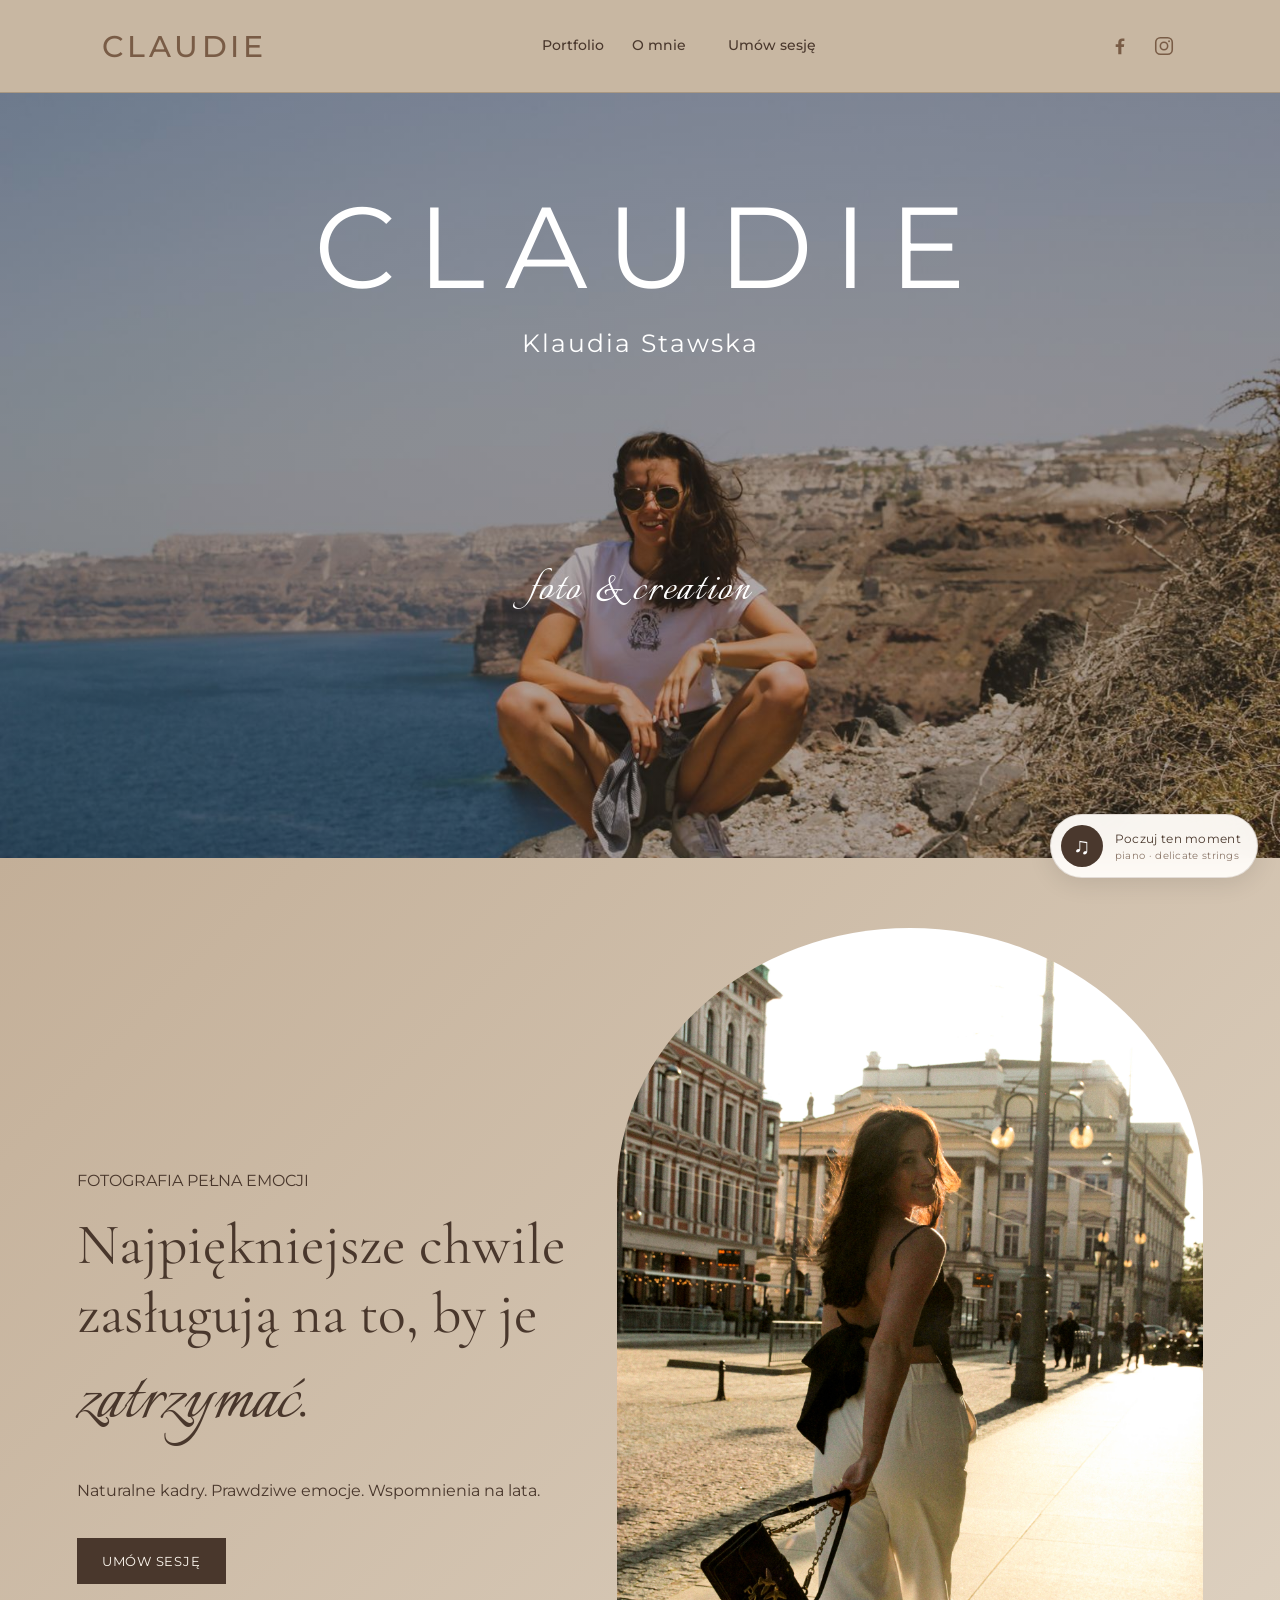
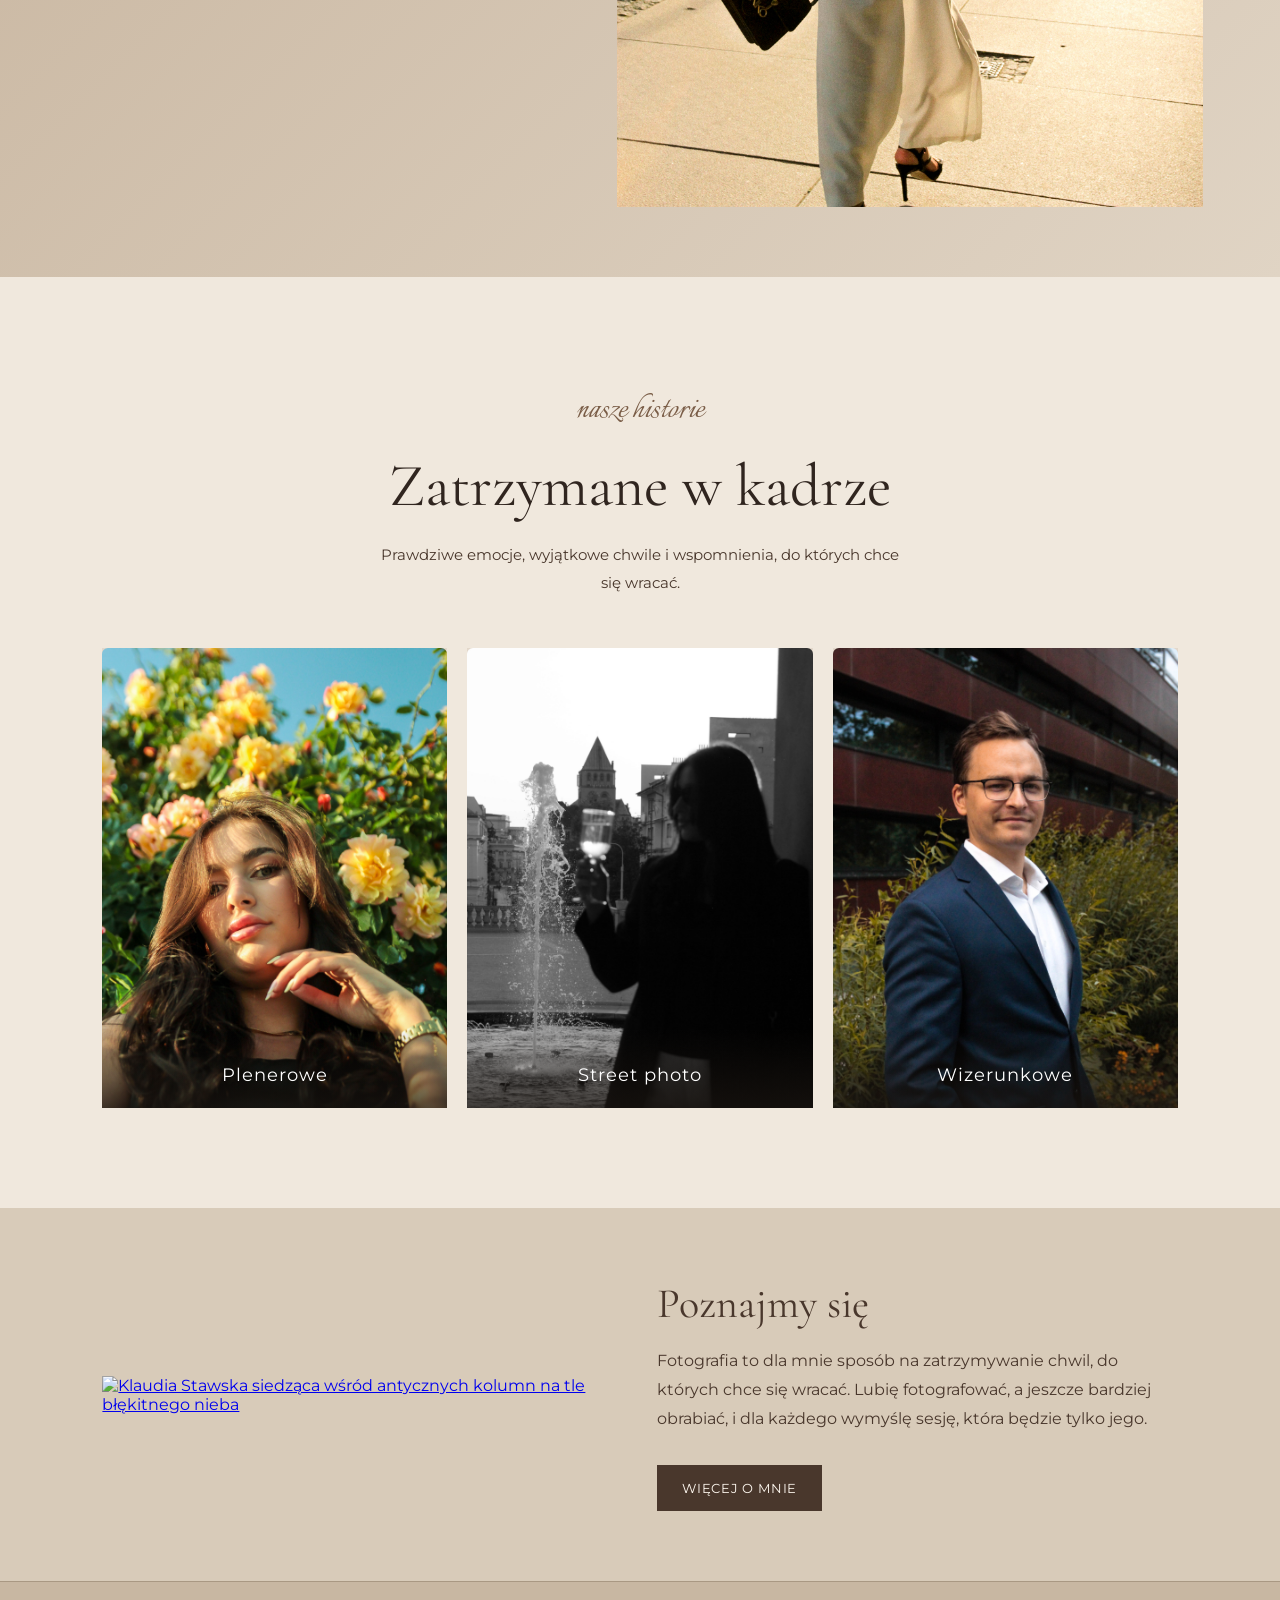
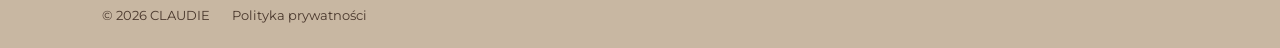
==== commit 5031566e: "Add files via upload" ====
--- a/index.html
+++ b/index.html
@@ -24,7 +24,7 @@
         </div>
     </details>
 
-    <a href="#o-mnie">O mnie</a>
+    <a href="o-mnie.html">O mnie</a>
     <a href="kontakt.html" class="nav-cta">Umów sesję</a>
 </div>
 
@@ -142,12 +142,21 @@
         </section>
 
         <!-- O MNIE -->
-        <section id="o-mnie">
-            <h2>Poznajmy się</h2>
-            <p>
-                Fotografia to dla mnie sposób na zatrzymywanie chwil,
-                do których chce się wracać.
-            </p>
+        <section id="o-mnie" class="about-preview">
+            <a class="about-preview-photo" href="o-mnie.html" aria-label="Poznaj mnie lepiej – przejdź do strony O mnie">
+                <img src="images/o-mnie/omnie-01.jpg" alt="Klaudia Stawska siedząca wśród antycznych kolumn na tle błękitnego nieba">
+            </a>
+
+            <div class="about-preview-text">
+                <h2>Poznajmy się</h2>
+                <p>
+                    Fotografia to dla mnie sposób na zatrzymywanie chwil,
+                    do których chce się wracać. Lubię fotografować,
+                    a jeszcze bardziej obrabiać, i dla każdego wymyślę sesję,
+                    która będzie tylko jego.
+                </p>
+                <a class="button" href="o-mnie.html">WIĘCEJ O MNIE</a>
+            </div>
         </section>
 
     </main>
--- a/style.css
+++ b/style.css
@@ -2164,8 +2164,7 @@
 
 .site-footer a {
     color: #49372C;
-    text-decoration: underline;
-    text-underline-offset: 3px;
+    text-decoration: none;
     transition: color 0.2s ease;
 }
 
@@ -2249,3 +2248,167 @@
         margin-top: 38px;
     }
 }
+
+/* ========================================
+   KARTY PORTFOLIO NA GŁÓWNEJ — ZDJĘCIE WYPEŁNIA CAŁĄ KARTĘ (bez ramek)
+   Stara reguła "#portfolio .portfolio-card span" nie może dotyczyć
+   warstw obracanej karty (inner / front / back).
+======================================== */
+
+#portfolio .flip-card .flip-card-inner,
+#portfolio .flip-card .flip-card-front,
+#portfolio .flip-card .flip-card-back {
+    padding: 0;
+    background: none;
+}
+
+#portfolio .flip-card .flip-card-front img,
+#portfolio .flip-card .flip-card-back img {
+    object-fit: cover;
+    object-position: center;
+}
+
+/* Pisany napis nad nagłówkiem na stronie polityki — taki sam rozmiar jak na innych podstronach */
+.legal-page .script-label {
+    font-family: 'Italianno', cursive;
+    font-size: 38px;
+    line-height: 1.3;
+    color: #795C46;
+    margin: 0 0 8px;
+}
+
+@media (max-width: 600px) {
+    .legal-page .script-label {
+        font-size: 34px;
+    }
+}
+
+
+/* ========================================
+   O MNIE — SEKCJA NA GŁÓWNEJ I PODSTRONA
+======================================== */
+
+/* Sekcja "Poznajmy się" na stronie głównej */
+.about-preview {
+    display: flex;
+    align-items: center;
+    gap: 60px;
+}
+
+.about-preview-photo {
+    display: block;
+    flex: 0 0 46%;
+    overflow: hidden;
+}
+
+.about-preview-photo img {
+    display: block;
+    width: 100%;
+    height: auto;
+    transition: transform 0.5s ease;
+}
+
+.about-preview-photo:hover img {
+    transform: scale(1.03);
+}
+
+.about-preview-text {
+    flex: 1;
+    min-width: 0;
+}
+
+.about-preview-text h2 {
+    margin: 0 0 18px;
+}
+
+@media (max-width: 768px) {
+    .about-preview {
+        flex-direction: column;
+        align-items: stretch;
+        gap: 28px;
+    }
+
+    .about-preview-photo {
+        flex: none;
+        width: 100%;
+    }
+}
+
+/* Podstrona O mnie */
+.about-page {
+    max-width: 1100px;
+    margin: 0 auto;
+    padding: 60px 5% 80px;
+}
+
+.about-heading {
+    text-align: center;
+}
+
+.about-heading h1 {
+    font-size: clamp(38px, 5vw, 54px);
+    line-height: 1.1;
+    margin: 0;
+    color: #30251F;
+}
+
+.about-text {
+    max-width: 680px;
+    margin: 30px auto 60px;
+    text-align: center;
+}
+
+.about-text p {
+    font-size: 16px;
+    line-height: 1.9;
+    color: #30251F;
+}
+
+/* Galeria: całe zdjęcia, bez przycinania; lightbox z lightbox.js */
+.about-gallery {
+    display: grid;
+    grid-template-columns: repeat(6, minmax(0, 1fr));
+    columns: auto;
+    gap: 18px;
+    align-items: start;
+    max-width: 1000px;
+    margin: 0 auto;
+}
+
+.about-gallery .photo-item {
+    grid-column: span 2;
+    margin-bottom: 0;
+}
+
+/* Pierwsze zdjęcie (poziome) na całą szerokość, pod nim trzy pionowe */
+.about-gallery .photo-item:first-child {
+    grid-column: 1 / -1;
+}
+
+.about-page .portfolio-back {
+    display: flex;
+    flex-wrap: wrap;
+    justify-content: center;
+    gap: 14px;
+    margin-top: 50px;
+}
+
+@media (max-width: 600px) {
+    .about-page {
+        padding: 40px 6% 70px;
+    }
+
+    .about-text {
+        margin: 22px auto 40px;
+    }
+
+    .about-gallery {
+        grid-template-columns: 1fr;
+        gap: 12px;
+    }
+
+    .about-gallery .photo-item,
+    .about-gallery .photo-item:first-child {
+        grid-column: auto;
+    }
+}
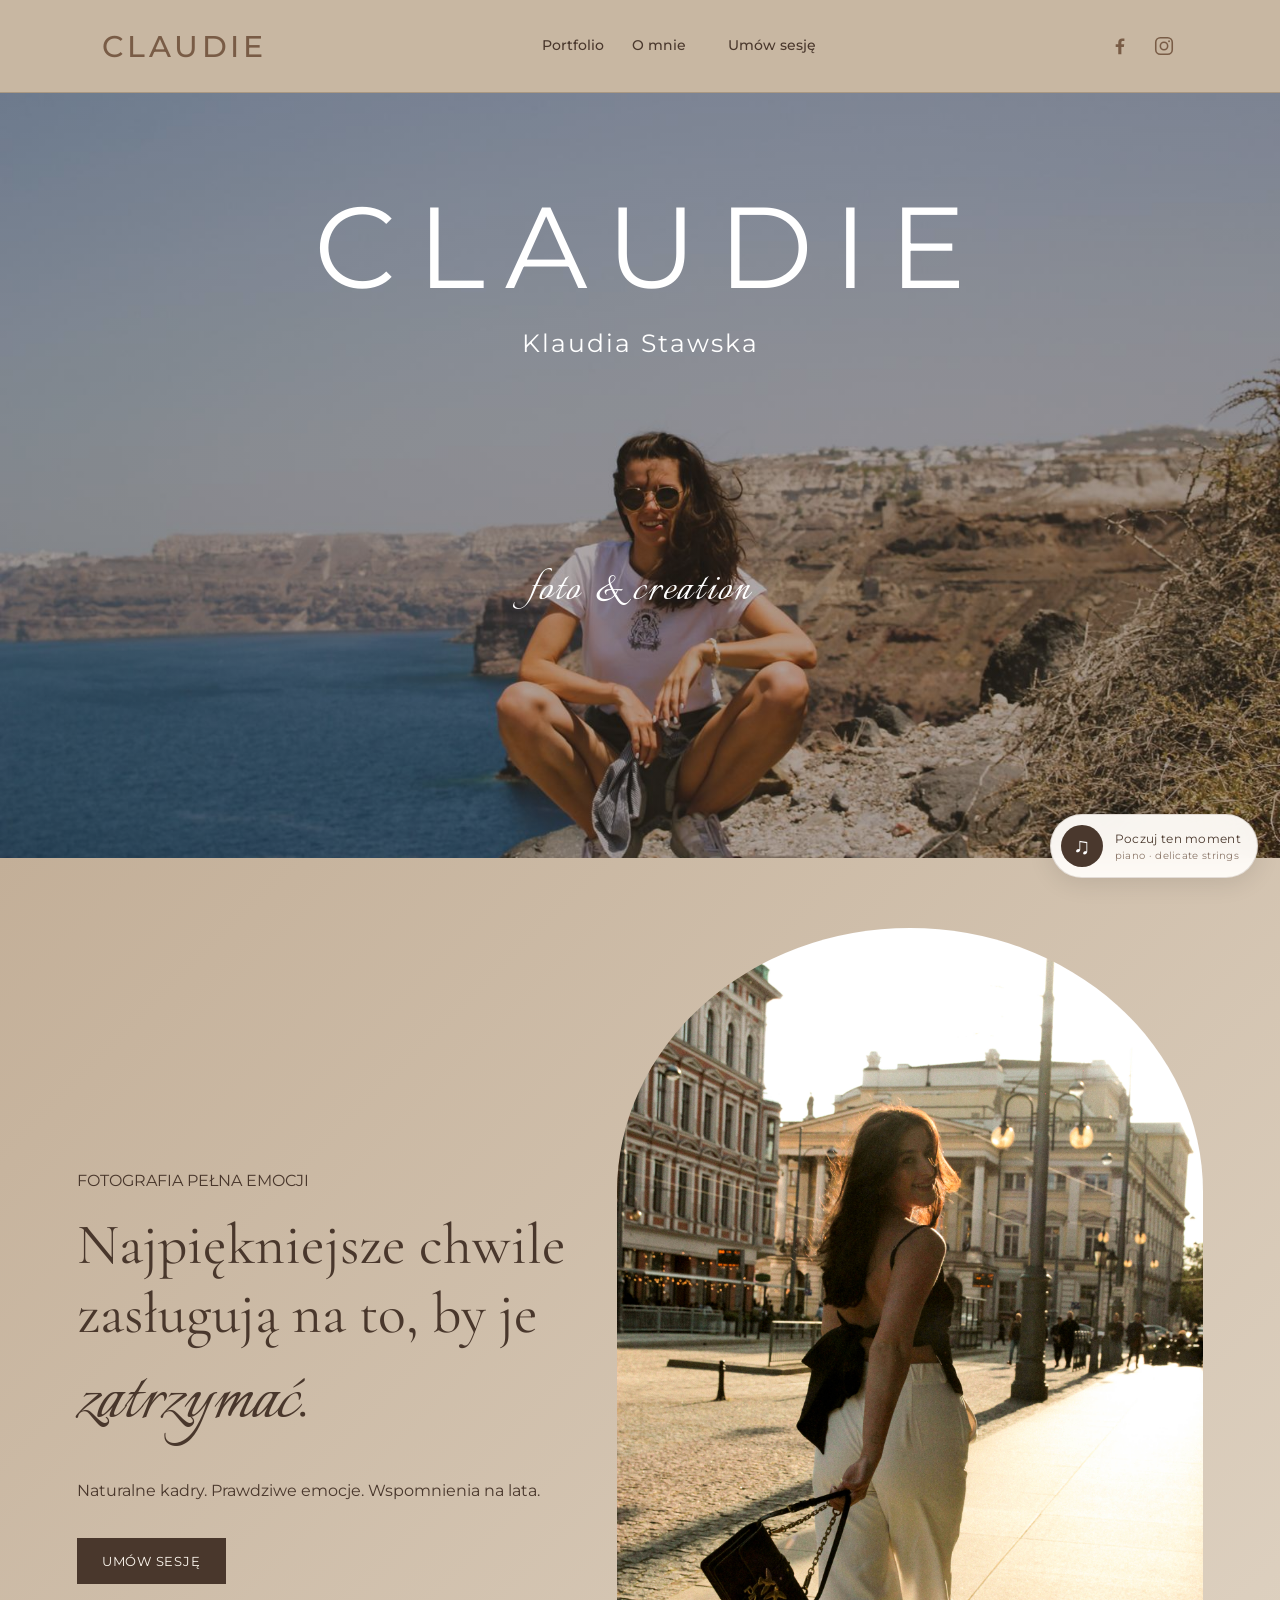
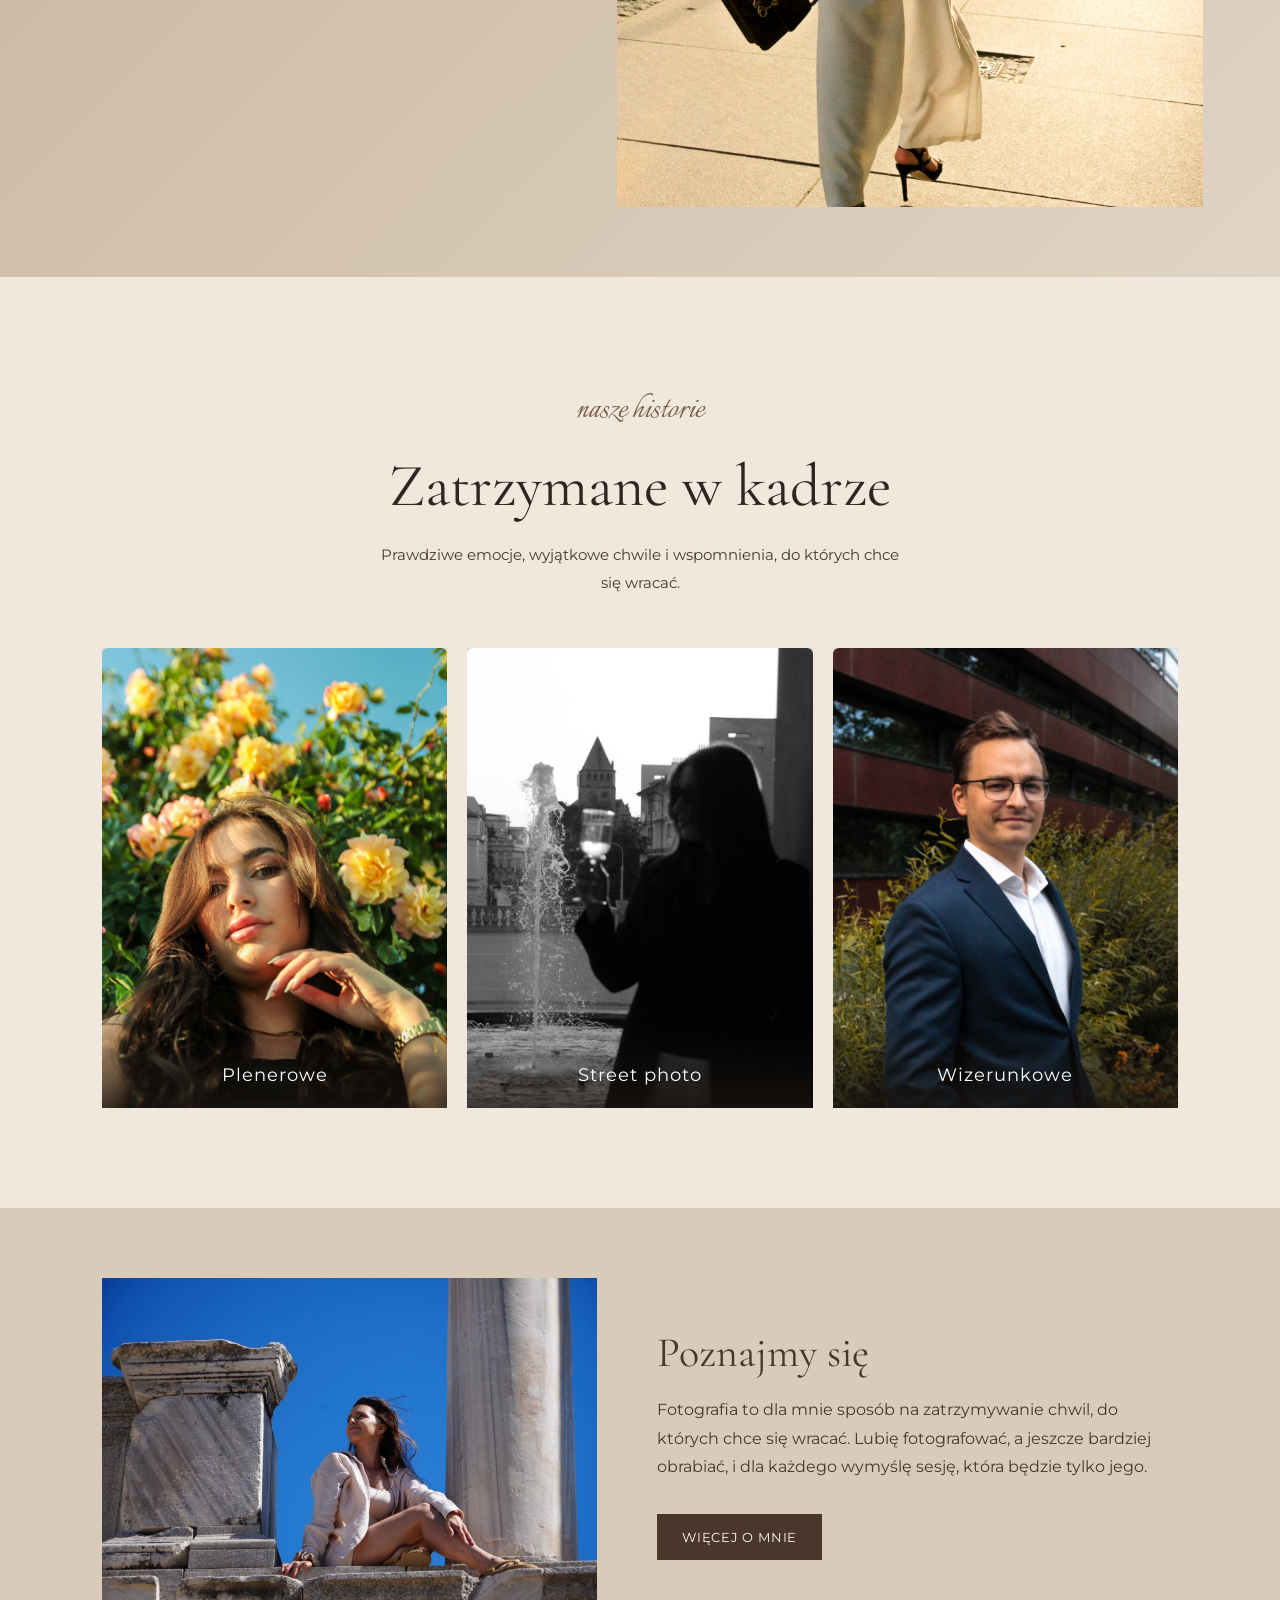
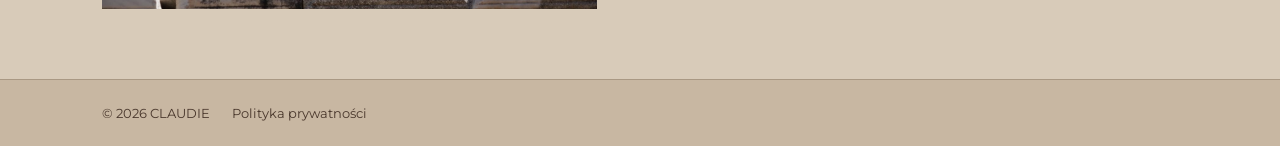
==== commit 5a460f9e: "Add files via upload" ====
--- a/index.html
+++ b/index.html
@@ -6,6 +6,10 @@
     <title>Klaudia Stawska – Fotograf | CLAUDIE</title>
 <meta name="description" content="Klaudia Stawska – fotografia pełna emocji. Poznaj portfolio, zobacz zdjęcia i umów sesję fotograficzną.">
 <link rel="canonical" href="https://klaudiastawska.pl/">
+    <link rel="icon" href="favicon.svg" type="image/svg+xml">
+    <link rel="icon" href="favicon-32.png" type="image/png" sizes="32x32">
+    <link rel="icon" href="favicon.ico" sizes="48x48">
+    <link rel="apple-touch-icon" href="apple-touch-icon.png">
     <link rel="stylesheet" href="style.css">
 </head>
 <body>
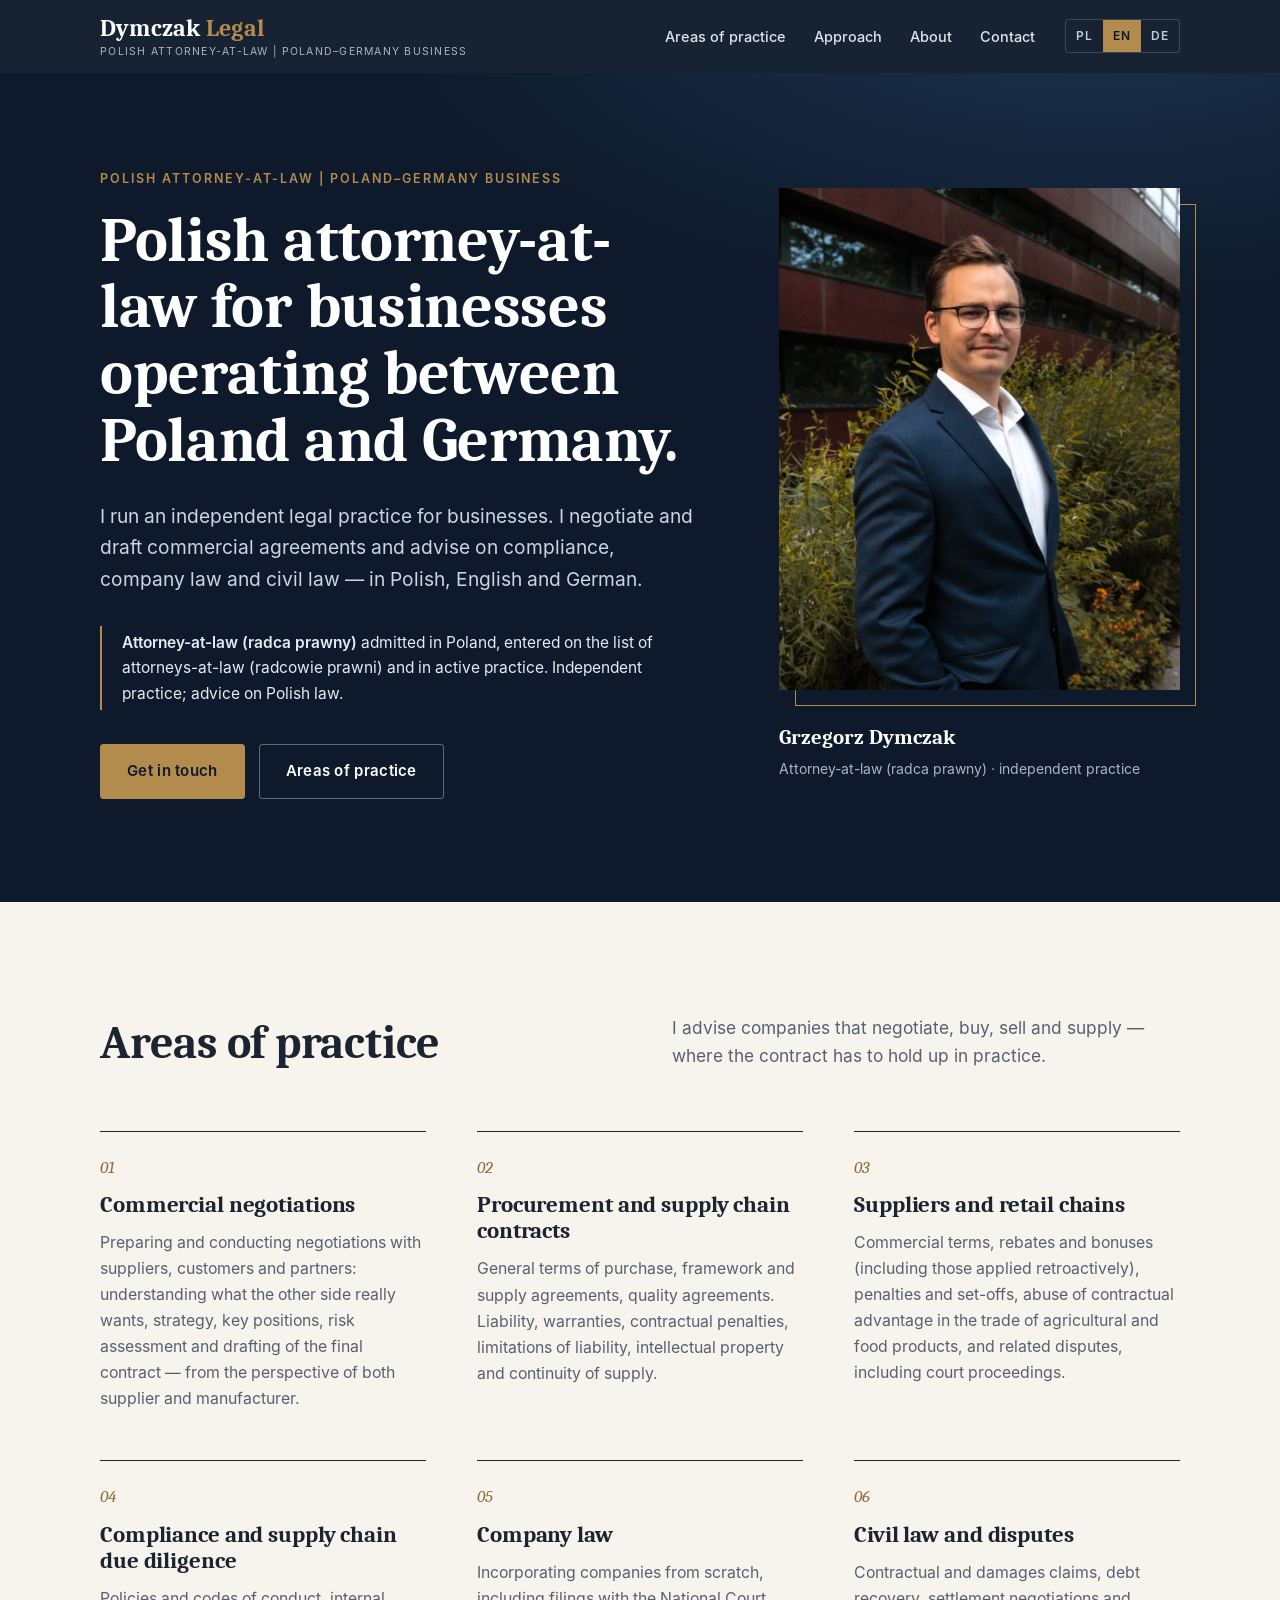
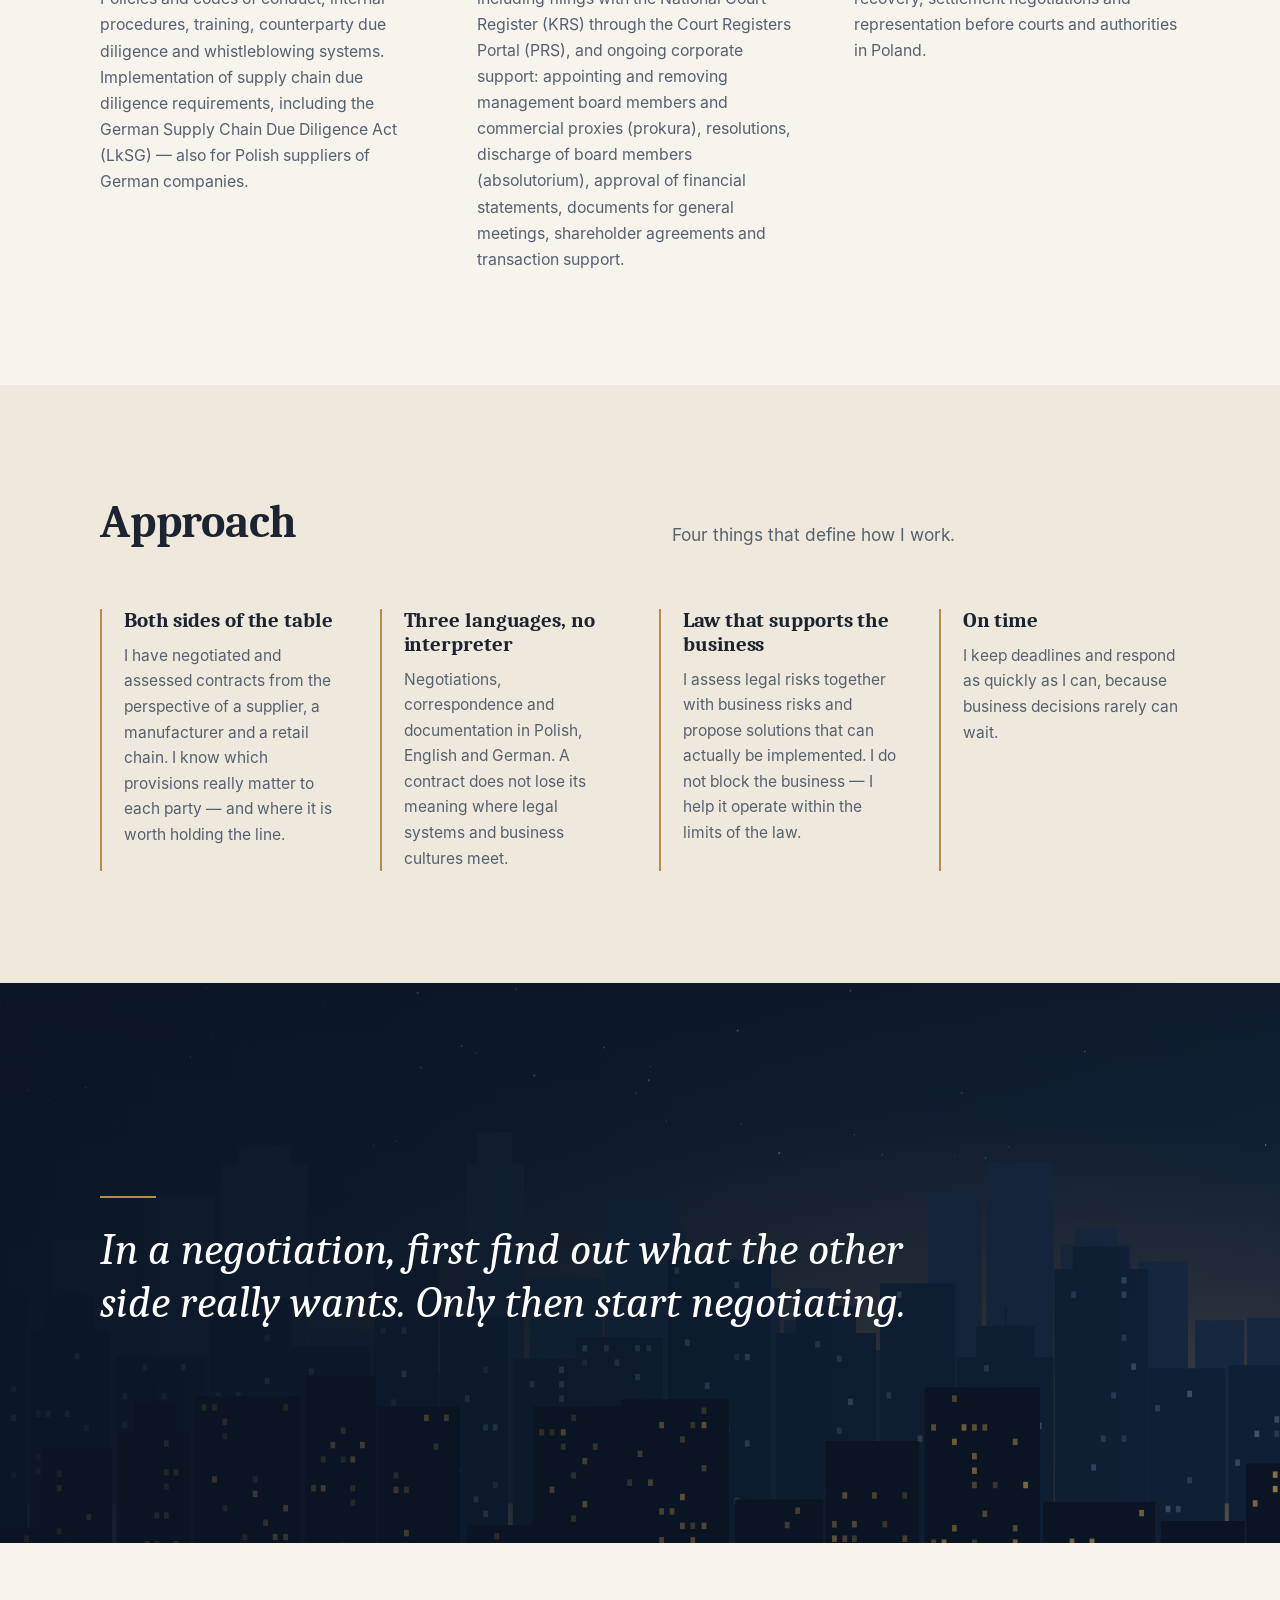
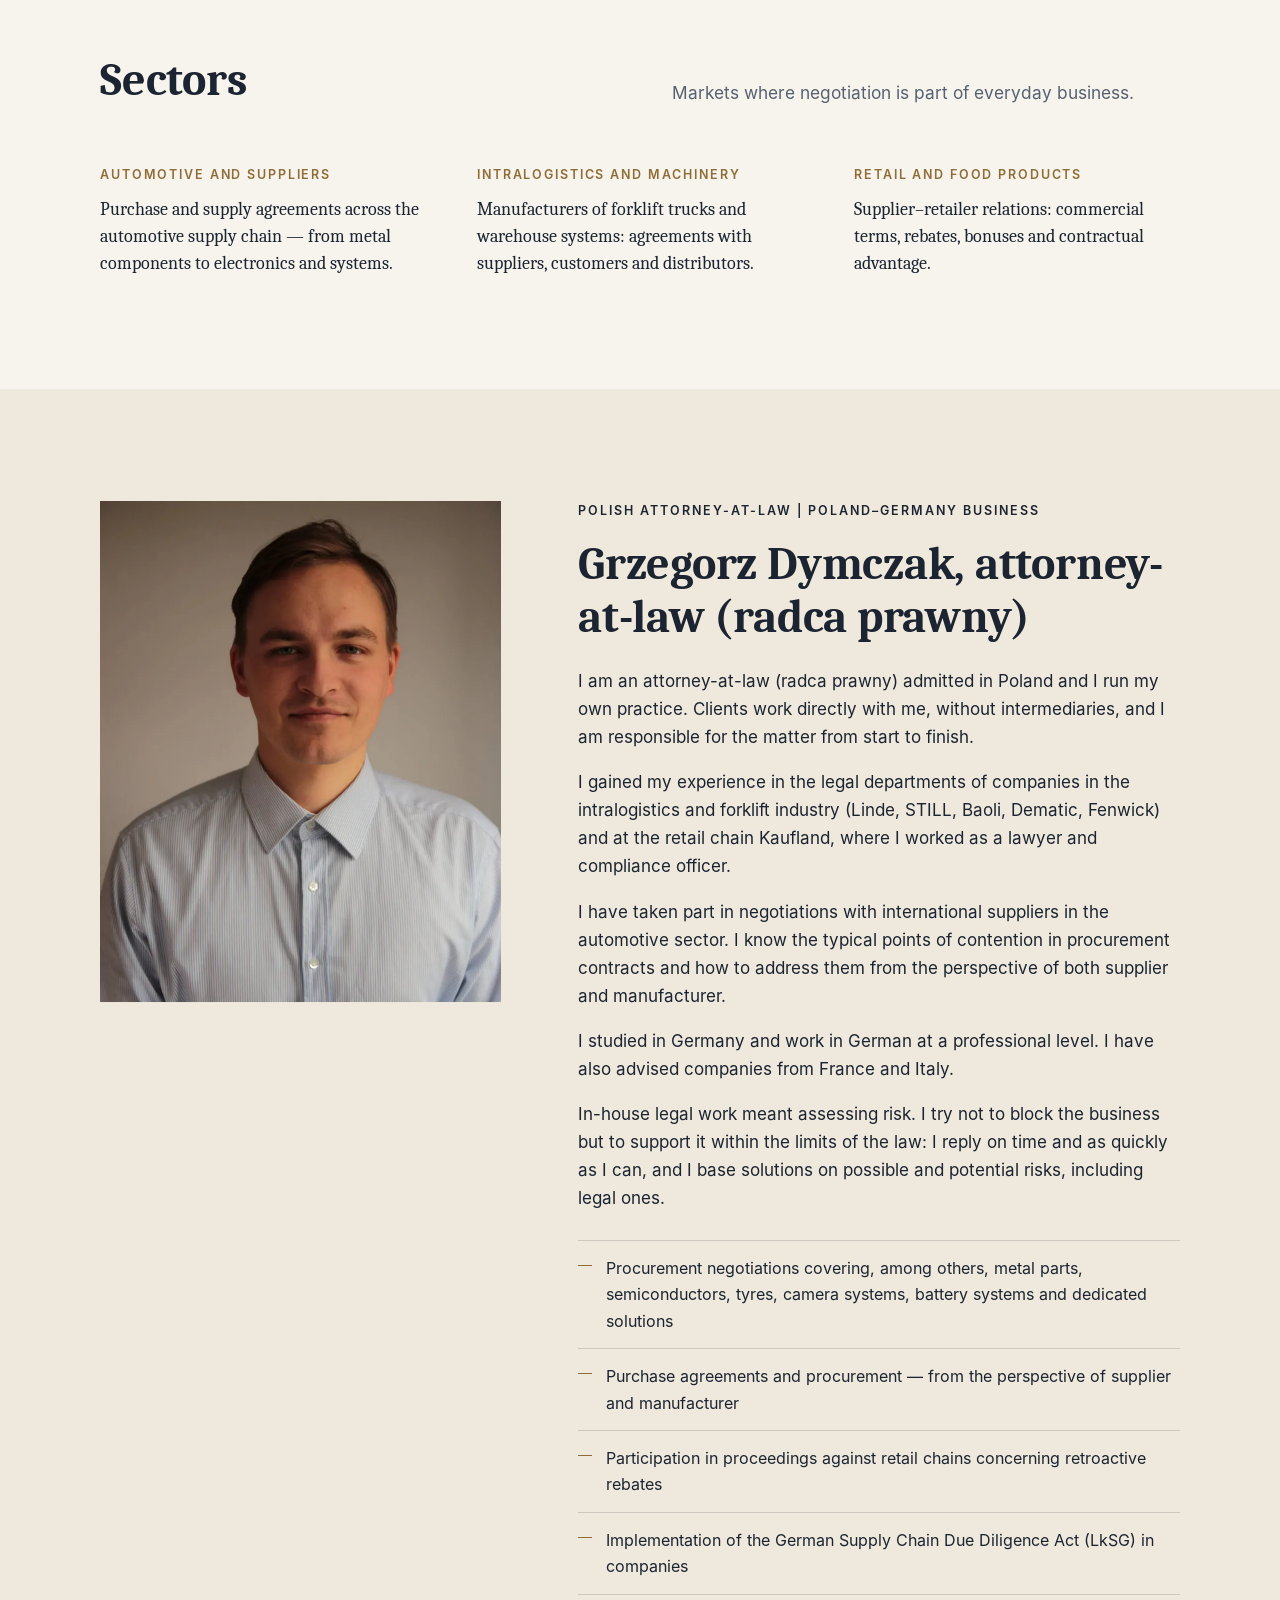
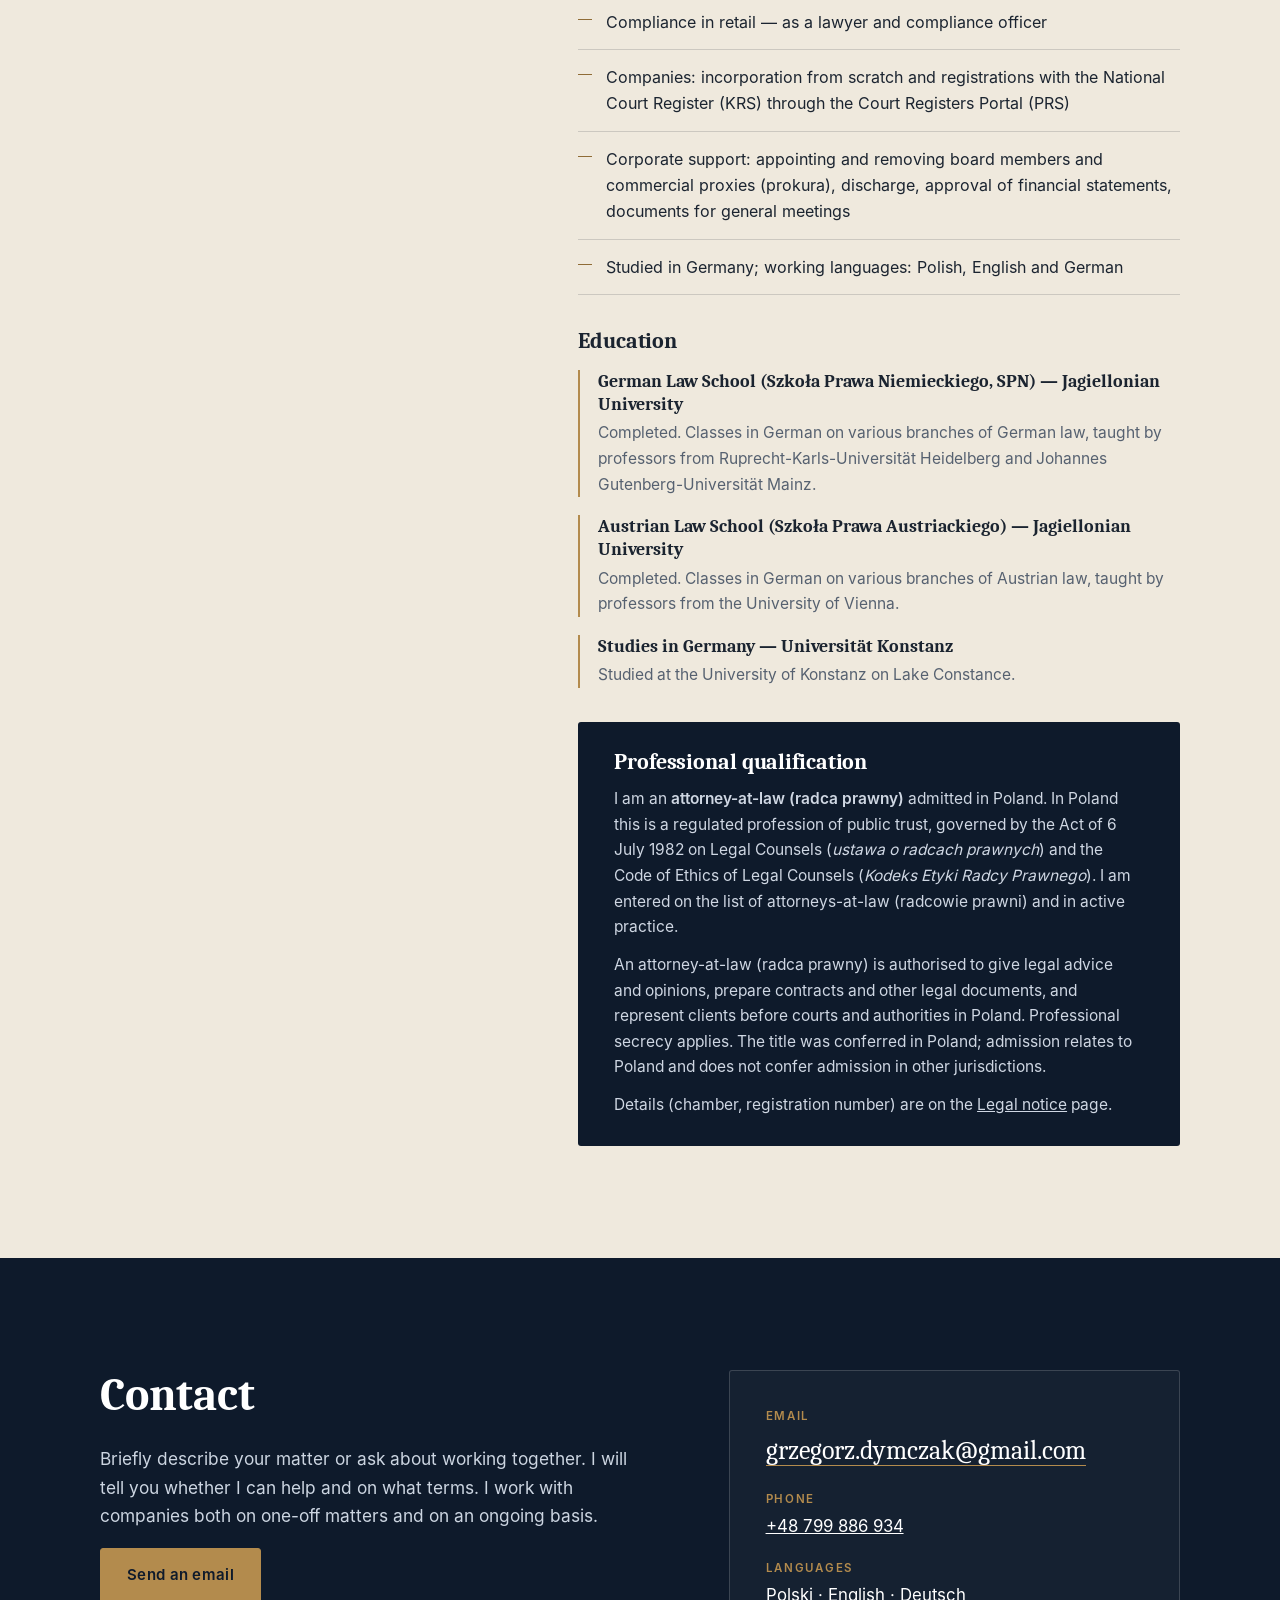
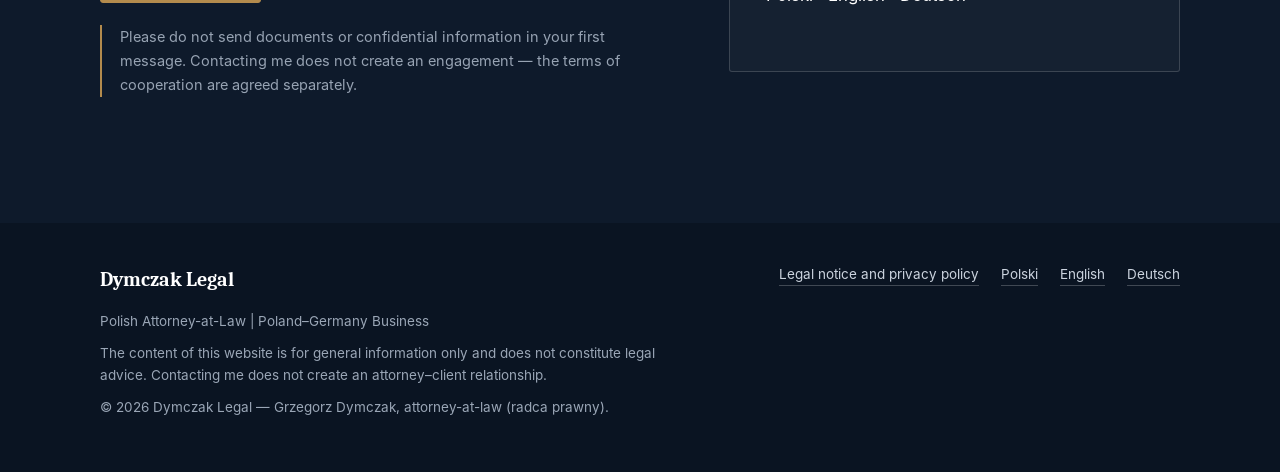
==== commit fe38bf60: "Add files via upload" ====
--- a/index.html
+++ b/index.html
@@ -1,196 +1,46 @@
-<!DOCTYPE html>
-<html lang="pl">
+<!doctype html>
+<html lang="en">
 <head>
-    <meta charset="UTF-8">
-    <meta name="viewport" content="width=device-width, initial-scale=1.0">
-    <title>Klaudia Stawska – Fotograf | CLAUDIE</title>
-<meta name="description" content="Klaudia Stawska – fotografia pełna emocji. Poznaj portfolio, zobacz zdjęcia i umów sesję fotograficzną.">
-<link rel="canonical" href="https://klaudiastawska.pl/">
-    <link rel="icon" href="favicon.svg" type="image/svg+xml">
-    <link rel="icon" href="favicon-32.png" type="image/png" sizes="32x32">
-    <link rel="icon" href="favicon.ico" sizes="48x48">
-    <link rel="apple-touch-icon" href="apple-touch-icon.png">
-    <link rel="stylesheet" href="style.css">
+<meta charset="utf-8">
+<meta name="viewport" content="width=device-width, initial-scale=1">
+<title>Dymczak Legal — Attorney-at-Law (radca prawny) | Poland–Germany Business</title>
+<meta name="description" content="Dymczak Legal — radca prawny / attorney-at-law / Rechtsanwalt in Polen. PL · EN · DE.">
+<link rel="canonical" href="https://dymczaklegal.com/">
+<link rel="alternate" hreflang="pl" href="https://dymczaklegal.com/pl/">
+<link rel="alternate" hreflang="en" href="https://dymczaklegal.com/en/">
+<link rel="alternate" hreflang="de" href="https://dymczaklegal.com/de/">
+<link rel="alternate" hreflang="x-default" href="https://dymczaklegal.com/">
+<meta name="theme-color" content="#0e1a2b">
+<link rel="icon" href="/favicon.ico" sizes="48x48">
+<link rel="icon" href="/favicon.svg" type="image/svg+xml">
+<link rel="icon" href="/assets/img/icon-192.png" type="image/png" sizes="192x192">
+<link rel="apple-touch-icon" href="/assets/img/apple-touch-icon.png">
+<link rel="stylesheet" href="assets/css/style.css">
+<style>
+ body{background:#0e1a2b;color:#fff;min-height:100vh;display:grid;place-items:center;text-align:center}
+ .pick{padding:40px 20px}
+ .pick h1{font-size:clamp(2.2rem,6vw,3.6rem);margin-bottom:6px}
+ .pick h1 span{color:#b38b4d}
+ .pick p{color:#aab5c4;letter-spacing:.12em;text-transform:uppercase;font-size:12.5px;margin-bottom:34px}
+ .pick nav{display:flex;gap:14px;justify-content:center;flex-wrap:wrap}
+</style>
 </head>
 <body>
-
-    <!-- MENU GŁÓWNE -->
-    <nav>
-        <a href="index.html" class="logo">CLAUDIE</a>
-
-        <div class="nav-links">
-    <details class="nav-dropdown">
-        <summary>Portfolio</summary>
-        <div class="dropdown-menu">
-            <a href="plenerowe.html">Plenerowe</a>
-            <a href="street-photo.html">Street photo</a>
-            <a href="wizerunkowe.html">Wizerunkowe</a>
-        </div>
-    </details>
-
-    <a href="o-mnie.html">O mnie</a>
-    <a href="kontakt.html" class="nav-cta">Umów sesję</a>
-</div>
-
-        <div class="social-icons">
-            <a href="https://www.facebook.com/profile.php?id=61554901435220"
-               target="_blank"
-               rel="noopener noreferrer"
-               aria-label="Facebook">
-                <svg viewBox="0 0 24 24" aria-hidden="true">
-                    <path d="M13.5 21v-8h2.7l.4-3h-3.1V8.1c0-.9.3-1.5 1.6-1.5h1.7V3.9c-.3 0-1.3-.1-2.5-.1-2.5 0-4.2 1.5-4.2 4.3V10H7.3v3h2.8v8z"/>
-                </svg>
-            </a>
-
-            <a href="https://www.instagram.com/picyourchic/"
-               target="_blank"
-               rel="noopener noreferrer"
-               aria-label="Instagram">
-                <svg viewBox="0 0 24 24" aria-hidden="true">
-                    <rect x="3" y="3" width="18" height="18" rx="5"/>
-                    <circle cx="12" cy="12" r="4"/>
-                    <circle class="instagram-dot" cx="17.5" cy="6.8" r="1"/>
-                </svg>
-            </a>
-        </div>
-    </nav>
-
-    <main>
-
-        <!-- ZDJĘCIE POWITALNE -->
-        <section class="brand-hero">
-            <div class="brand-title">
-    <h1>CLAUDIE</h1>
-    <p class="brand-name">Klaudia Stawska</p>
-    <p class="brand-tagline">foto &amp; creation</p>
-            </div>
-        </section>
-
-        <!-- GŁÓWNA SEKCJA -->
-        <section class="hero">
-            <div class="hero-text">
-                <p>FOTOGRAFIA PEŁNA EMOCJI</p>
-
-                <h2>
-                    Najpiękniejsze chwile zasługują na to,
-                    by je <span class="script-font">zatrzymać</span>.
-                </h2>
-
-                <p>
-                    Naturalne kadry. Prawdziwe emocje.
-                    Wspomnienia na lata.
-                </p>
-
-                <a class="button" href="kontakt.html">UMÓW SESJĘ</a>
-            </div>
-
-            <img
-                class="hero-image"
-                src="images/prezesi.jpeg"
-                alt="Fotografia wykonana podczas sesji"
-            >
-        </section>
-
-         <!-- PORTFOLIO -->
-        <section id="portfolio" class="portfolio">
-            <div class="portfolio-heading">
-                <p class="script-label">nasze historie</p>
-                <h2>Zatrzymane w kadrze</h2>
-
-                <p class="portfolio-description">
-                    Prawdziwe emocje, wyjątkowe chwile
-                    i wspomnienia, do których chce się wracać.
-                </p>
-            </div>
-
-            <div class="gallery">
-            <a class="portfolio-card flip-card" href="plenerowe.html">
-    <span class="flip-card-inner">
-        <span class="flip-card-front">
-            <img src="images/plenerowe/plener04.jpg" alt="Fotografia plenerowa">
-            <span class="card-title">Plenerowe</span>
-        </span>
-        <span class="flip-card-back">
-            <img src="images/plenerowe/plener01.jpeg" alt="" aria-hidden="true">
-            <span class="card-title">Plenerowe</span>
-        </span>
-    </span>
-</a>
-
-<a class="portfolio-card flip-card" href="street-photo.html">
-    <span class="flip-card-inner">
-        <span class="flip-card-front">
-            <img src="images/street-photo/street01.jpeg" alt="Fotografia street photo">
-            <span class="card-title">Street photo</span>
-        </span>
-        <span class="flip-card-back">
-            <img src="images/street-photo/street02.png" alt="" aria-hidden="true">
-            <span class="card-title">Street photo</span>
-        </span>
-    </span>
-</a>
-
-<a class="portfolio-card flip-card" href="wizerunkowe.html">
-    <span class="flip-card-inner">
-        <span class="flip-card-front">
-            <img src="images/wizerunkowe/wizerunek1.jpg" alt="Fotografia wizerunkowa">
-            <span class="card-title">Wizerunkowe</span>
-        </span>
-        <span class="flip-card-back">
-            <img src="images/wizerunkowe/wizerunek2.jpg" alt="" aria-hidden="true">
-            <span class="card-title">Wizerunkowe</span>
-        </span>
-    </span>
-</a>
-            </div>
-        </section>
-
-        <!-- O MNIE -->
-        <section id="o-mnie" class="about-preview">
-            <a class="about-preview-photo" href="o-mnie.html" aria-label="Poznaj mnie lepiej – przejdź do strony O mnie">
-                <img src="images/o-mnie/omnie-01.jpg" alt="Klaudia Stawska siedząca wśród antycznych kolumn na tle błękitnego nieba">
-            </a>
-
-            <div class="about-preview-text">
-                <h2>Poznajmy się</h2>
-                <p>
-                    Fotografia to dla mnie sposób na zatrzymywanie chwil,
-                    do których chce się wracać. Lubię fotografować,
-                    a jeszcze bardziej obrabiać, i dla każdego wymyślę sesję,
-                    która będzie tylko jego.
-                </p>
-                <a class="button" href="o-mnie.html">WIĘCEJ O MNIE</a>
-            </div>
-        </section>
-
-    </main>
-
-    <!-- STOPKA -->
-    <footer class="site-footer">
-        <span>© 2026 CLAUDIE</span>
-        <a href="polityka-prywatnosci.html">Polityka prywatności</a>
-    </footer>
-<div class="music-player">
-  <button
-    id="music-toggle"
-    class="music-button"
-    type="button"
-    aria-label="Włącz muzykę"
-  >
-    ♫
-  </button>
-
-  <div class="music-label">
-    <span>Poczuj ten moment</span>
-    <small>piano · delicate strings</small>
-  </div>
-
-  <audio id="site-music" loop preload="none">
-    <source src="music/poczuj-ten-moment.mp3" type="audio/mpeg">
-  </audio>
-</div>
-
-<script src="music-player.js"></script>
-<script src="site-navigation.js" data-site-navigation></script>
+<main class="pick">
+ <h1>Dymczak <span>Legal</span></h1>
+ <p>Polish Attorney-at-Law | Poland–Germany Business</p>
+ <nav aria-label="Language">
+  <a class="btn btn--primary" href="pl/" hreflang="pl" lang="pl">Polski</a>
+  <a class="btn btn--ghost" href="en/" hreflang="en" lang="en">English</a>
+  <a class="btn btn--ghost" href="de/" hreflang="de" lang="de">Deutsch</a>
+ </nav>
+</main>
+<script>
+ (function () {
+  var l = ((navigator.languages && navigator.languages[0]) || navigator.language || 'en').toLowerCase();
+  var t = l.indexOf('pl') === 0 ? 'pl/' : l.indexOf('de') === 0 ? 'de/' : 'en/';
+  location.replace(t);
+ })();
+</script>
 </body>
 </html>
--- a/assets/css/style.css
+++ b/assets/css/style.css
@@ -0,0 +1,208 @@
+/* Dymczak Legal — style.css
+   Fonts are self-hosted (Inter, Caladea) — no external requests. */
+
+@font-face { font-family: "Inter"; font-weight: 400; font-style: normal; font-display: swap; src: url("../fonts/inter-Regular.woff") format("woff"); }
+@font-face { font-family: "Inter"; font-weight: 500; font-style: normal; font-display: swap; src: url("../fonts/inter-Medium.woff") format("woff"); }
+@font-face { font-family: "Inter"; font-weight: 600; font-style: normal; font-display: swap; src: url("../fonts/inter-SemiBold.woff") format("woff"); }
+@font-face { font-family: "Caladea"; font-weight: 400; font-style: normal; font-display: swap; src: url("../fonts/caladea-Regular.woff") format("woff"); }
+@font-face { font-family: "Caladea"; font-weight: 700; font-style: normal; font-display: swap; src: url("../fonts/caladea-Bold.woff") format("woff"); }
+@font-face { font-family: "Caladea"; font-weight: 400; font-style: italic; font-display: swap; src: url("../fonts/caladea-Italic.woff") format("woff"); }
+
+:root {
+  --navy: #0e1a2b;
+  --navy-2: #15263c;
+  --navy-3: #0a1422;
+  --paper: #f7f4ee;
+  --paper-2: #efe9dd;
+  --ink: #1b2430;
+  --muted: #566170;
+  --brass: #b38b4d;
+  --brass-dark: #8f6c36;
+  --line: rgba(27, 36, 48, .16);
+  --line-light: rgba(255, 255, 255, .16);
+  --serif: "Caladea", Cambria, Georgia, "Times New Roman", serif;
+  --sans: "Inter", system-ui, -apple-system, "Segoe UI", Roboto, Arial, sans-serif;
+  --wrap: 1160px;
+  --gutter: clamp(20px, 4vw, 40px);
+}
+
+*, *::before, *::after { box-sizing: border-box; }
+html { scroll-behavior: smooth; scroll-padding-top: 84px; -webkit-text-size-adjust: 100%; }
+body { margin: 0; font-family: var(--sans); font-size: 17px; line-height: 1.65; color: var(--ink); background: var(--paper); -webkit-font-smoothing: antialiased; }
+img { max-width: 100%; height: auto; display: block; }
+a { color: inherit; }
+h1, h2, h3, h4 { font-family: var(--serif); font-weight: 700; line-height: 1.14; margin: 0 0 .5em; letter-spacing: -.005em; }
+p { margin: 0 0 1em; }
+ul { margin: 0; padding: 0; list-style: none; }
+
+.wrap { width: 100%; max-width: var(--wrap); margin: 0 auto; padding-left: var(--gutter); padding-right: var(--gutter); }
+.skip { position: absolute; left: -9999px; top: 8px; background: #fff; color: var(--navy); padding: 10px 16px; z-index: 100; border-radius: 3px; }
+.skip:focus { left: 8px; }
+:focus-visible { outline: 2px solid var(--brass); outline-offset: 3px; }
+.eyebrow { font-family: var(--sans); font-size: 12.5px; font-weight: 600; letter-spacing: .16em; text-transform: uppercase; color: var(--brass); margin: 0 0 18px; }
+.eyebrow--dark { color: var(--brass-dark); }
+
+/* ---------- Header ---------- */
+.site-header { position: sticky; top: 0; z-index: 50; background: rgba(14, 26, 43, .96); backdrop-filter: blur(8px); -webkit-backdrop-filter: blur(8px); color: #fff; border-bottom: 1px solid transparent; transition: border-color .2s, box-shadow .2s; }
+.site-header.is-scrolled { border-bottom-color: var(--line-light); box-shadow: 0 6px 24px rgba(0, 0, 0, .18); }
+.header-inner { display: flex; align-items: center; justify-content: space-between; gap: 24px; min-height: 72px; }
+.brand { text-decoration: none; display: flex; flex-direction: column; line-height: 1.1; }
+.brand__name { font-family: var(--serif); font-weight: 700; font-size: 24px; letter-spacing: .01em; }
+.brand__name span { color: var(--brass); }
+.brand__sub { font-size: 10.5px; letter-spacing: .12em; text-transform: uppercase; color: #aab5c4; margin-top: 5px; }
+.nav { display: flex; align-items: center; gap: 30px; }
+.nav__list { display: flex; gap: 28px; }
+.nav__list a { text-decoration: none; font-size: 14.5px; font-weight: 500; color: #dfe5ee; padding: 6px 0; border-bottom: 1px solid transparent; }
+.nav__list a:hover { color: #fff; border-bottom-color: var(--brass); }
+.lang { display: flex; border: 1px solid var(--line-light); border-radius: 3px; overflow: hidden; }
+.lang a { text-decoration: none; font-size: 12px; font-weight: 600; letter-spacing: .08em; padding: 6px 10px; color: #c3cbd8; }
+.lang a:hover { color: #fff; background: rgba(255, 255, 255, .08); }
+.lang a[aria-current="true"] { background: var(--brass); color: var(--navy); }
+.menu-btn { display: none; background: none; border: 1px solid var(--line-light); color: #fff; border-radius: 3px; padding: 8px 12px; font: inherit; font-size: 13px; font-weight: 600; letter-spacing: .06em; cursor: pointer; }
+
+/* ---------- Buttons ---------- */
+.btn { display: inline-block; text-decoration: none; font-weight: 600; font-size: 15px; letter-spacing: .02em; padding: 14px 26px; border-radius: 3px; border: 1px solid var(--brass); transition: background .15s, color .15s, border-color .15s; }
+.btn--primary { background: var(--brass); color: var(--navy); }
+.btn--primary:hover { background: #c79d5c; border-color: #c79d5c; }
+.btn--ghost { color: #fff; border-color: rgba(255, 255, 255, .35); }
+.btn--ghost:hover { border-color: #fff; background: rgba(255, 255, 255, .06); }
+
+/* ---------- Hero ---------- */
+.hero { background: radial-gradient(1200px 520px at 85% -10%, #1d3350 0%, rgba(29, 51, 80, 0) 60%), var(--navy); color: #fff; padding: clamp(48px, 8vw, 96px) 0 clamp(56px, 8vw, 104px); overflow: hidden; }
+.hero__grid { display: grid; grid-template-columns: 1.2fr .8fr; gap: clamp(32px, 6vw, 84px); align-items: center; }
+.hero h1 { font-size: clamp(2.35rem, 4.9vw, 3.9rem); line-height: 1.07; margin-bottom: 26px; color: #fff; }
+.hero__lead { font-size: clamp(1.05rem, 1.5vw, 1.22rem); color: #ccd5e1; max-width: 36em; }
+.hero__cred { margin: 30px 0 34px; padding: 4px 0 4px 20px; border-left: 2px solid var(--brass); color: #e6ebf2; font-size: 15.5px; max-width: 36em; }
+.hero__cta { display: flex; flex-wrap: wrap; gap: 14px; }
+.portrait { position: relative; margin: 0; justify-self: end; width: 100%; max-width: 420px; }
+.portrait__img { position: relative; }
+.portrait__img::before { content: ""; position: absolute; inset: 0; border: 1px solid var(--brass); transform: translate(16px, 16px); z-index: 0; }
+.portrait img { position: relative; z-index: 1; width: 100%; aspect-ratio: 4 / 5; object-fit: cover; object-position: 50% 18%; background: var(--navy-2); }
+.portrait figcaption { position: relative; z-index: 1; margin-top: 30px; font-size: 14px; color: #aab5c4; }
+.portrait figcaption strong { display: block; font-family: var(--serif); font-size: 21px; color: #fff; font-weight: 700; margin-bottom: 2px; }
+
+/* ---------- Sections ---------- */
+.section { padding: clamp(60px, 9vw, 112px) 0; }
+.section--alt { background: var(--paper-2); }
+.section__head { display: grid; grid-template-columns: 1fr 1fr; gap: clamp(20px, 5vw, 80px); align-items: end; margin-bottom: clamp(36px, 5vw, 60px); }
+.section__head h2 { font-size: clamp(2rem, 3.6vw, 2.9rem); margin: 0; }
+.section__head p { color: var(--muted); font-size: 1.08rem; margin: 0; }
+
+.services { display: grid; grid-template-columns: repeat(3, 1fr); gap: 48px clamp(28px, 4vw, 56px); }
+.service { border-top: 1px solid var(--ink); padding-top: 22px; }
+.service__n { font-family: var(--serif); font-style: italic; color: var(--brass-dark); font-size: 17px; display: block; margin-bottom: 10px; }
+.service h3 { font-size: 1.45rem; margin-bottom: 12px; }
+.service p { color: var(--muted); font-size: 15.8px; margin: 0; }
+
+.pillars { display: grid; grid-template-columns: repeat(4, 1fr); gap: clamp(22px, 3vw, 40px); }
+.pillar { padding-left: 22px; border-left: 2px solid var(--brass); }
+.pillar h3 { font-size: 1.3rem; margin-bottom: 10px; }
+.pillar p { color: var(--muted); margin: 0; font-size: 15.5px; }
+
+/* ---------- Photo band ---------- */
+.band { position: relative; min-height: clamp(380px, 52vw, 560px); display: grid; align-items: center; color: #fff; overflow: hidden; background: var(--navy); }
+.band__img { position: absolute; inset: 0; width: 100%; height: 100%; object-fit: cover; object-position: 50% 55%; }
+.band::after { content: ""; position: absolute; inset: 0; background: linear-gradient(90deg, rgba(10, 20, 34, .78) 0%, rgba(10, 20, 34, .5) 45%, rgba(10, 20, 34, 0) 100%); }
+.band .wrap { position: relative; z-index: 2; padding-top: 56px; padding-bottom: 56px; }
+.band blockquote { margin: 0; max-width: 19em; font-family: var(--serif); font-style: italic; font-size: clamp(1.7rem, 3.4vw, 2.75rem); line-height: 1.22; }
+.band blockquote::before { content: ""; display: block; width: 56px; height: 2px; background: var(--brass); margin-bottom: 26px; }
+
+/* ---------- Industries ---------- */
+.industries { display: grid; grid-template-columns: repeat(3, 1fr); gap: clamp(24px, 4vw, 56px); }
+.industry h3 { font-family: var(--sans); font-size: 12.5px; letter-spacing: .15em; text-transform: uppercase; color: var(--brass-dark); margin-bottom: 14px; font-weight: 600; }
+.industry p { font-size: 1.12rem; line-height: 1.5; color: var(--ink); margin: 0; font-family: var(--serif); }
+
+/* ---------- About ---------- */
+.about { display: grid; grid-template-columns: .8fr 1.2fr; gap: clamp(32px, 6vw, 88px); align-items: start; }
+.about__photo { position: sticky; top: 100px; margin: 0; }
+.about__photo img { width: 100%; aspect-ratio: 4 / 5; object-fit: cover; object-position: 50% 20%; }
+.about h2 { font-size: clamp(2rem, 3.6vw, 2.9rem); }
+.about p { color: var(--ink); }
+.highlights { margin: 28px 0; border-top: 1px solid var(--line); }
+.highlights li { padding: 14px 0 14px 28px; border-bottom: 1px solid var(--line); position: relative; font-size: 16px; }
+.highlights li::before { content: ""; position: absolute; left: 0; top: 24px; width: 14px; height: 1px; background: var(--brass-dark); }
+.quals { background: var(--navy); color: #e6ebf2; padding: 28px clamp(22px, 3vw, 36px); border-radius: 3px; margin-top: 34px; }
+.quals h3 { font-size: 1.35rem; color: #fff; margin-bottom: 12px; }
+.quals p { color: #cfd7e3; font-size: 15.5px; margin-bottom: .8em; }
+.quals p:last-child { margin-bottom: 0; }
+
+/* ---------- Education ---------- */
+.edu { margin: 34px 0; }
+.edu h3 { font-size: 1.35rem; margin-bottom: 16px; }
+.edu li { padding-left: 18px; border-left: 2px solid var(--brass); margin-bottom: 18px; }
+.edu li:last-child { margin-bottom: 0; }
+.edu strong { display: block; font-family: var(--serif); font-size: 1.12rem; line-height: 1.3; margin-bottom: 4px; }
+.edu span { display: block; color: var(--muted); font-size: 15.5px; }
+
+/* ---------- Contact ---------- */
+.contact { background: var(--navy); color: #fff; }
+.contact__grid { display: grid; grid-template-columns: 1.1fr .9fr; gap: clamp(32px, 6vw, 88px); align-items: start; }
+.contact h2 { font-size: clamp(2rem, 3.6vw, 2.9rem); color: #fff; }
+.contact__text { color: #ccd5e1; font-size: 1.08rem; }
+.contact__note { color: #97a3b3; font-size: 14.5px; margin-top: 22px; padding-left: 18px; border-left: 2px solid var(--brass); }
+.card { border: 1px solid var(--line-light); padding: clamp(24px, 3vw, 36px); background: rgba(255, 255, 255, .03); border-radius: 3px; }
+.card dl { margin: 0 0 26px; }
+.card dt { font-size: 11.5px; letter-spacing: .15em; text-transform: uppercase; color: var(--brass); font-weight: 600; margin-top: 18px; }
+.card dt:first-child { margin-top: 0; }
+.card dd { margin: 4px 0 0; font-size: 1.05rem; color: #fff; }
+.card a.mail { font-family: var(--serif); font-size: clamp(1.25rem, 2.2vw, 1.6rem); text-decoration: none; border-bottom: 1px solid var(--brass); word-break: break-all; }
+.card a.mail:hover { color: var(--brass); }
+
+/* ---------- Footer ---------- */
+.site-footer { background: var(--navy-3); color: #9aa6b6; font-size: 13.5px; padding: 40px 0 44px; }
+.footer-grid { display: grid; grid-template-columns: 1.3fr 1fr; gap: 32px 60px; }
+.footer-brand { font-family: var(--serif); font-size: 20px; font-weight: 700; color: #fff; margin: 0 0 8px; }
+.site-footer p { margin: 0 0 .7em; max-width: 46em; }
+.footer-links { display: flex; flex-wrap: wrap; gap: 8px 22px; align-content: start; justify-content: flex-end; }
+.footer-links a { color: #cbd3de; text-decoration: none; border-bottom: 1px solid rgba(255, 255, 255, .22); }
+.footer-links a:hover { color: #fff; border-bottom-color: var(--brass); }
+
+/* ---------- Legal pages ---------- */
+.page-head { background: var(--navy); color: #fff; padding: clamp(40px, 6vw, 72px) 0; }
+.page-head h1 { font-size: clamp(2rem, 4vw, 3rem); margin: 0; color: #fff; }
+.legal { padding: clamp(40px, 6vw, 72px) 0 clamp(60px, 8vw, 100px); }
+.legal .wrap { max-width: 820px; }
+.legal h2 { font-size: 1.6rem; margin-top: 2.2em; padding-top: 1.2em; border-top: 1px solid var(--line); }
+.legal h2:first-of-type { margin-top: 0; border-top: 0; padding-top: 0; }
+.legal h3 { font-size: 1.15rem; margin-top: 1.6em; }
+.legal ul { list-style: disc; padding-left: 1.3em; margin-bottom: 1em; }
+.legal li { margin-bottom: .35em; }
+.legal dl { display: grid; grid-template-columns: 220px 1fr; gap: 8px 24px; margin: 0 0 1em; }
+.legal dt { font-weight: 600; color: var(--muted); font-size: 15px; }
+.legal dd { margin: 0; }
+.legal a { color: var(--brass-dark); }
+mark.todo { background: #ffe9a8; color: #5b4300; padding: 0 5px; border-radius: 2px; }
+
+/* ---------- Responsive ---------- */
+@media (max-width: 960px) {
+  .hero__grid, .about, .contact__grid, .section__head, .footer-grid { grid-template-columns: 1fr; }
+  .portrait { order: -1; justify-self: start; max-width: 300px; }
+  .about__photo { position: static; max-width: 380px; }
+  .services, .pillars, .industries { grid-template-columns: 1fr 1fr; }
+  .footer-links { justify-content: flex-start; }
+  .section__head { align-items: start; }
+}
+@media (max-width: 860px) {
+  .menu-btn { display: inline-block; }
+  .nav { position: absolute; left: 0; right: 0; top: 100%; background: var(--navy); flex-direction: column; align-items: stretch; gap: 0; padding: 8px var(--gutter) 22px; border-top: 1px solid var(--line-light); display: none; box-shadow: 0 18px 30px rgba(0, 0, 0, .3); }
+  .nav.is-open { display: flex; }
+  .nav__list { flex-direction: column; gap: 0; }
+  .nav__list a { display: block; padding: 14px 0; border-bottom: 1px solid var(--line-light); font-size: 16px; }
+  .lang { align-self: flex-start; margin-top: 18px; }
+  .lang a { padding: 9px 14px; }
+}
+@media (max-width: 620px) {
+  body { font-size: 16.5px; }
+  .services, .pillars, .industries { grid-template-columns: 1fr; }
+  .legal dl { grid-template-columns: 1fr; gap: 2px; }
+  .legal dt { margin-top: 12px; }
+  .portrait { max-width: 250px; }
+  .hero .eyebrow { display: none; }
+  .portrait__img img { aspect-ratio: 1 / 1; object-position: 50% 14%; }
+  .portrait__img::before { transform: translate(9px, 9px); }
+  .portrait figcaption { margin-top: 22px; }
+  .hero { padding-top: 32px; }
+  .brand__sub { font-size: 9.5px; letter-spacing: .09em; }
+}
+@media (prefers-reduced-motion: reduce) { html { scroll-behavior: auto; } * { transition: none !important; } }
+@media print { .site-header, .band, .menu-btn { display: none; } body { background: #fff; } }
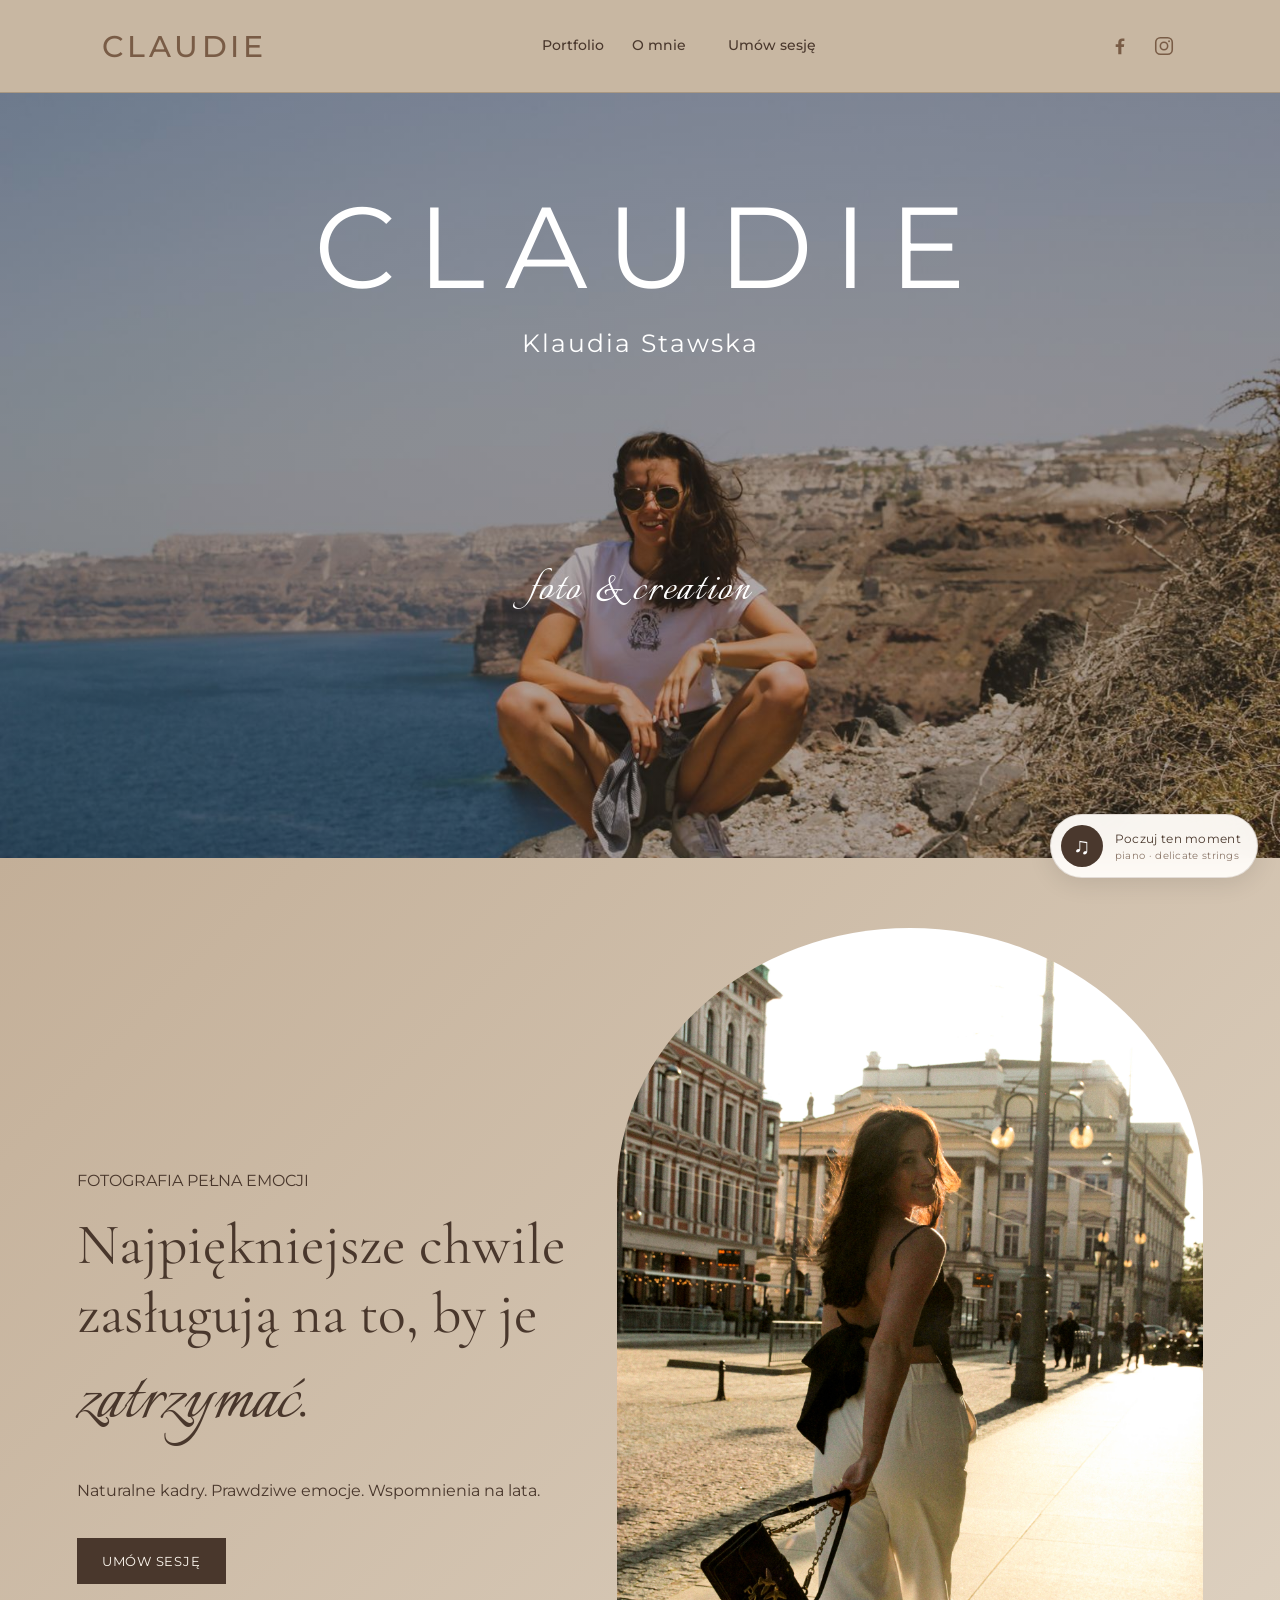
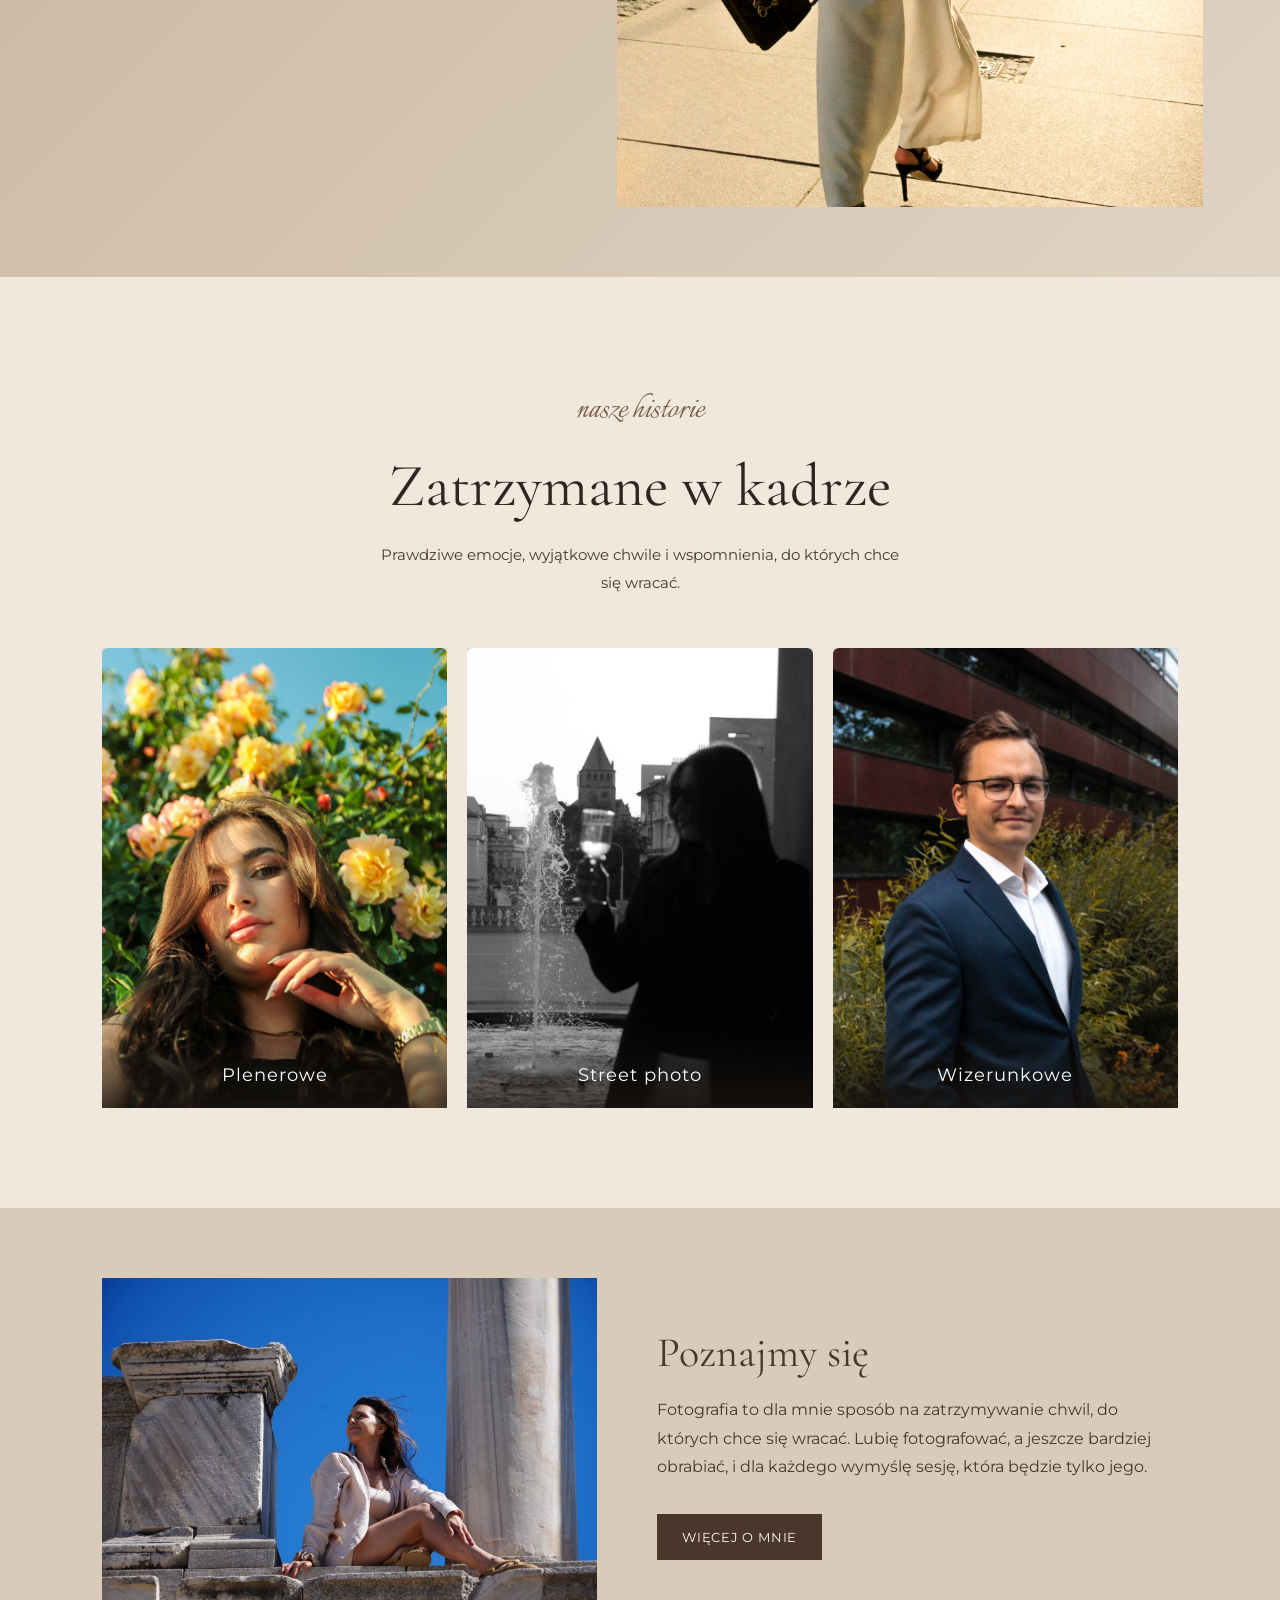
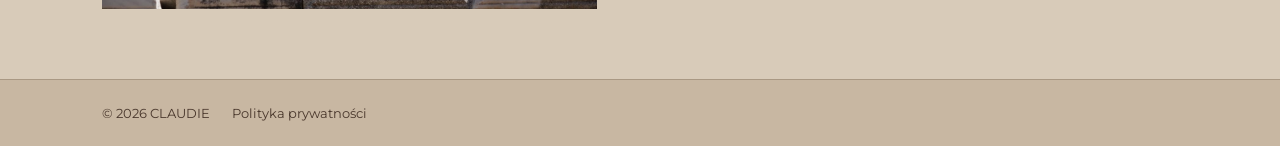
==== commit 1c8b2da7: "Add files via upload" ====
--- a/index.html
+++ b/index.html
@@ -1,46 +1,196 @@
-<!doctype html>
-<html lang="en">
+<!DOCTYPE html>
+<html lang="pl">
 <head>
-<meta charset="utf-8">
-<meta name="viewport" content="width=device-width, initial-scale=1">
-<title>Dymczak Legal — Attorney-at-Law (radca prawny) | Poland–Germany Business</title>
-<meta name="description" content="Dymczak Legal — radca prawny / attorney-at-law / Rechtsanwalt in Polen. PL · EN · DE.">
-<link rel="canonical" href="https://dymczaklegal.com/">
-<link rel="alternate" hreflang="pl" href="https://dymczaklegal.com/pl/">
-<link rel="alternate" hreflang="en" href="https://dymczaklegal.com/en/">
-<link rel="alternate" hreflang="de" href="https://dymczaklegal.com/de/">
-<link rel="alternate" hreflang="x-default" href="https://dymczaklegal.com/">
-<meta name="theme-color" content="#0e1a2b">
-<link rel="icon" href="/favicon.ico" sizes="48x48">
-<link rel="icon" href="/favicon.svg" type="image/svg+xml">
-<link rel="icon" href="/assets/img/icon-192.png" type="image/png" sizes="192x192">
-<link rel="apple-touch-icon" href="/assets/img/apple-touch-icon.png">
-<link rel="stylesheet" href="assets/css/style.css">
-<style>
- body{background:#0e1a2b;color:#fff;min-height:100vh;display:grid;place-items:center;text-align:center}
- .pick{padding:40px 20px}
- .pick h1{font-size:clamp(2.2rem,6vw,3.6rem);margin-bottom:6px}
- .pick h1 span{color:#b38b4d}
- .pick p{color:#aab5c4;letter-spacing:.12em;text-transform:uppercase;font-size:12.5px;margin-bottom:34px}
- .pick nav{display:flex;gap:14px;justify-content:center;flex-wrap:wrap}
-</style>
+    <meta charset="UTF-8">
+    <meta name="viewport" content="width=device-width, initial-scale=1.0">
+    <title>Klaudia Stawska – Fotograf | CLAUDIE</title>
+<meta name="description" content="Klaudia Stawska – fotografia pełna emocji. Poznaj portfolio, zobacz zdjęcia i umów sesję fotograficzną.">
+<link rel="canonical" href="https://klaudiastawska.pl/">
+    <link rel="icon" href="favicon.svg" type="image/svg+xml">
+    <link rel="icon" href="favicon-32.png" type="image/png" sizes="32x32">
+    <link rel="icon" href="favicon.ico" sizes="48x48">
+    <link rel="apple-touch-icon" href="apple-touch-icon.png">
+    <link rel="stylesheet" href="style.css">
 </head>
 <body>
-<main class="pick">
- <h1>Dymczak <span>Legal</span></h1>
- <p>Polish Attorney-at-Law | Poland–Germany Business</p>
- <nav aria-label="Language">
-  <a class="btn btn--primary" href="pl/" hreflang="pl" lang="pl">Polski</a>
-  <a class="btn btn--ghost" href="en/" hreflang="en" lang="en">English</a>
-  <a class="btn btn--ghost" href="de/" hreflang="de" lang="de">Deutsch</a>
- </nav>
-</main>
-<script>
- (function () {
-  var l = ((navigator.languages && navigator.languages[0]) || navigator.language || 'en').toLowerCase();
-  var t = l.indexOf('pl') === 0 ? 'pl/' : l.indexOf('de') === 0 ? 'de/' : 'en/';
-  location.replace(t);
- })();
-</script>
+
+    <!-- MENU GŁÓWNE -->
+    <nav>
+        <a href="index.html" class="logo">CLAUDIE</a>
+
+        <div class="nav-links">
+    <details class="nav-dropdown">
+        <summary>Portfolio</summary>
+        <div class="dropdown-menu">
+            <a href="plenerowe.html">Plenerowe</a>
+            <a href="street-photo.html">Street photo</a>
+            <a href="wizerunkowe.html">Wizerunkowe</a>
+        </div>
+    </details>
+
+    <a href="o-mnie.html">O mnie</a>
+    <a href="kontakt.html" class="nav-cta">Umów sesję</a>
+</div>
+
+        <div class="social-icons">
+            <a href="https://www.facebook.com/profile.php?id=61554901435220"
+               target="_blank"
+               rel="noopener noreferrer"
+               aria-label="Facebook">
+                <svg viewBox="0 0 24 24" aria-hidden="true">
+                    <path d="M13.5 21v-8h2.7l.4-3h-3.1V8.1c0-.9.3-1.5 1.6-1.5h1.7V3.9c-.3 0-1.3-.1-2.5-.1-2.5 0-4.2 1.5-4.2 4.3V10H7.3v3h2.8v8z"/>
+                </svg>
+            </a>
+
+            <a href="https://www.instagram.com/picyourchic/"
+               target="_blank"
+               rel="noopener noreferrer"
+               aria-label="Instagram">
+                <svg viewBox="0 0 24 24" aria-hidden="true">
+                    <rect x="3" y="3" width="18" height="18" rx="5"/>
+                    <circle cx="12" cy="12" r="4"/>
+                    <circle class="instagram-dot" cx="17.5" cy="6.8" r="1"/>
+                </svg>
+            </a>
+        </div>
+    </nav>
+
+    <main>
+
+        <!-- ZDJĘCIE POWITALNE -->
+        <section class="brand-hero">
+            <div class="brand-title">
+    <h1>CLAUDIE</h1>
+    <p class="brand-name">Klaudia Stawska</p>
+    <p class="brand-tagline">foto &amp; creation</p>
+            </div>
+        </section>
+
+        <!-- GŁÓWNA SEKCJA -->
+        <section class="hero">
+            <div class="hero-text">
+                <p>FOTOGRAFIA PEŁNA EMOCJI</p>
+
+                <h2>
+                    Najpiękniejsze chwile zasługują na to,
+                    by je <span class="script-font">zatrzymać</span>.
+                </h2>
+
+                <p>
+                    Naturalne kadry. Prawdziwe emocje.
+                    Wspomnienia na lata.
+                </p>
+
+                <a class="button" href="kontakt.html">UMÓW SESJĘ</a>
+            </div>
+
+            <img
+                class="hero-image"
+                src="images/prezesi.jpeg"
+                alt="Fotografia wykonana podczas sesji"
+            >
+        </section>
+
+         <!-- PORTFOLIO -->
+        <section id="portfolio" class="portfolio">
+            <div class="portfolio-heading">
+                <p class="script-label">nasze historie</p>
+                <h2>Zatrzymane w kadrze</h2>
+
+                <p class="portfolio-description">
+                    Prawdziwe emocje, wyjątkowe chwile
+                    i wspomnienia, do których chce się wracać.
+                </p>
+            </div>
+
+            <div class="gallery">
+            <a class="portfolio-card flip-card" href="plenerowe.html">
+    <span class="flip-card-inner">
+        <span class="flip-card-front">
+            <img src="images/plenerowe/plener04.jpg" alt="Fotografia plenerowa">
+            <span class="card-title">Plenerowe</span>
+        </span>
+        <span class="flip-card-back">
+            <img src="images/plenerowe/plener01.jpeg" alt="" aria-hidden="true">
+            <span class="card-title">Plenerowe</span>
+        </span>
+    </span>
+</a>
+
+<a class="portfolio-card flip-card" href="street-photo.html">
+    <span class="flip-card-inner">
+        <span class="flip-card-front">
+            <img src="images/street-photo/street01.jpeg" alt="Fotografia street photo">
+            <span class="card-title">Street photo</span>
+        </span>
+        <span class="flip-card-back">
+            <img src="images/street-photo/street02.png" alt="" aria-hidden="true">
+            <span class="card-title">Street photo</span>
+        </span>
+    </span>
+</a>
+
+<a class="portfolio-card flip-card" href="wizerunkowe.html">
+    <span class="flip-card-inner">
+        <span class="flip-card-front">
+            <img src="images/wizerunkowe/wizerunek1.jpg" alt="Fotografia wizerunkowa">
+            <span class="card-title">Wizerunkowe</span>
+        </span>
+        <span class="flip-card-back">
+            <img src="images/wizerunkowe/wizerunek2.jpg" alt="" aria-hidden="true">
+            <span class="card-title">Wizerunkowe</span>
+        </span>
+    </span>
+</a>
+            </div>
+        </section>
+
+        <!-- O MNIE -->
+        <section id="o-mnie" class="about-preview">
+            <a class="about-preview-photo" href="o-mnie.html" aria-label="Poznaj mnie lepiej – przejdź do strony O mnie">
+                <img src="images/o-mnie/omnie-01.jpg" alt="Klaudia Stawska siedząca wśród antycznych kolumn na tle błękitnego nieba">
+            </a>
+
+            <div class="about-preview-text">
+                <h2>Poznajmy się</h2>
+                <p>
+                    Fotografia to dla mnie sposób na zatrzymywanie chwil,
+                    do których chce się wracać. Lubię fotografować,
+                    a jeszcze bardziej obrabiać, i dla każdego wymyślę sesję,
+                    która będzie tylko jego.
+                </p>
+                <a class="button" href="o-mnie.html">WIĘCEJ O MNIE</a>
+            </div>
+        </section>
+
+    </main>
+
+    <!-- STOPKA -->
+    <footer class="site-footer">
+        <span>© 2026 CLAUDIE</span>
+        <a href="polityka-prywatnosci.html">Polityka prywatności</a>
+    </footer>
+<div class="music-player">
+  <button
+    id="music-toggle"
+    class="music-button"
+    type="button"
+    aria-label="Włącz muzykę"
+  >
+    ♫
+  </button>
+
+  <div class="music-label">
+    <span>Poczuj ten moment</span>
+    <small>piano · delicate strings</small>
+  </div>
+
+  <audio id="site-music" loop preload="none">
+    <source src="music/poczuj-ten-moment.mp3" type="audio/mpeg">
+  </audio>
+</div>
+
+<script src="music-player.js"></script>
+<script src="site-navigation.js" data-site-navigation></script>
 </body>
 </html>
--- a/style.css
+++ b/style.css
@@ -0,0 +1,2414 @@
+/* ========================================
+   FONTY HOSTOWANE LOKALNIE (folder /fonts)
+   Pliki woff: montserrat.woff, cormorant-garamond.woff,
+   italianno.woff — podzbiór latin + latin-ext (polskie znaki)
+======================================== */
+
+@font-face {
+    font-family: 'Montserrat';
+    font-style: normal;
+    font-weight: 100 900;
+    font-display: swap;
+    src: url('fonts/montserrat.woff') format('woff');
+}
+
+@font-face {
+    font-family: 'Cormorant Garamond';
+    font-style: normal;
+    font-weight: 300 700;
+    font-display: swap;
+    src: url('fonts/cormorant-garamond.woff') format('woff');
+}
+
+@font-face {
+    font-family: 'Italianno';
+    font-style: normal;
+    font-weight: 400;
+    font-display: swap;
+    src: url('fonts/italianno.woff') format('woff');
+}
+
+
+
+/* ========================================
+   1. USTAWIENIA GLOBALNE
+======================================== */
+
+* {
+    box-sizing: border-box;
+}
+
+html {
+    scroll-behavior: smooth;
+    scroll-padding-top: 20px;
+}
+
+body {
+    margin: 0;
+    font-family: 'Montserrat', sans-serif;
+    background-color: #D8CBB9;
+    color: #30251F;
+}
+
+img {
+    max-width: 100%;
+}
+
+h1,
+h2 {
+    font-family: 'Cormorant Garamond', serif;
+    font-weight: 400;
+}
+
+h2 {
+    font-size: 42px;
+    color: #49372C;
+}
+
+p {
+    line-height: 1.8;
+}
+
+
+/* ========================================
+   2. MENU GŁÓWNE
+======================================== */
+
+nav {
+    display: flex;
+    align-items: center;
+    justify-content: space-between;
+    gap: 24px;
+    padding: 24px 8%;
+    background-color: #C8B7A2;
+    border-bottom: 1px solid #A99883;
+}
+
+.logo {
+    font-family: 'Montserrat', sans-serif;
+    font-size: 30px;
+    font-weight: 500;
+    font-style: normal;
+    letter-spacing: 0.12em;
+    color: #795C46;
+    white-space: nowrap;
+    text-decoration: none;
+}
+
+.nav-links {
+    display: flex;
+    align-items: center;
+    gap: 28px;
+}
+
+.nav-links a {
+    color: #4A382D;
+    text-decoration: none;
+    transition: color 0.2s ease;
+}
+
+.nav-links a:hover {
+    color: #A17B5B;
+}
+
+/* Przycisk Umów sesję */
+
+.nav-links .nav-cta {
+    padding: 12px 20px;
+    border: none;
+    color: #6B5143;
+    text-decoration: none;
+    transition: background-color 0.3s ease,
+                color 0.3s ease;
+}
+
+.nav-links .nav-cta:hover {
+    background-color: #6B5143;
+    color: #FFFFFF;
+}
+
+/* Ikony mediów społecznościowych */
+
+.social-icons {
+    display: flex;
+    align-items: center;
+    gap: 16px;
+}
+
+.social-icons a {
+    display: inline-flex;
+    align-items: center;
+    justify-content: center;
+    width: 28px;
+    height: 28px;
+    color: #795C46;
+    transition: color 0.2s ease,
+                transform 0.2s ease;
+}
+
+.social-icons a:hover {
+    color: #A17B5B;
+    transform: translateY(-2px);
+}
+
+.social-icons svg {
+    width: 22px;
+    height: 22px;
+    fill: none;
+    stroke: currentColor;
+    stroke-width: 1.7;
+    stroke-linecap: round;
+    stroke-linejoin: round;
+}
+
+/* Facebook */
+
+.social-icons a:first-child svg {
+    fill: currentColor;
+    stroke: none;
+}
+
+/* Kropka Instagrama */
+
+.social-icons .instagram-dot {
+    fill: currentColor;
+    stroke: none;
+}
+
+
+/* ========================================
+   3. ZDJĘCIE POWITALNE CLAUDIE
+======================================== */
+
+.brand-hero {
+    min-height: 85vh;
+    display: flex;
+    align-items: center;
+    justify-content: center;
+    padding: 0 20px;
+    text-align: center;
+    color: #FFFFFF;
+
+    background-image:
+        linear-gradient(
+            rgba(35, 25, 19, 0.35),
+            rgba(35, 25, 19, 0.35)
+        ),
+        url('images/title.jpeg');
+
+    background-size: cover;
+    background-position: center;
+    background-repeat: no-repeat;
+}
+
+.brand-title {
+    transform: translateY(-65px);
+}
+
+.brand-title h1 {
+    font-family: 'Montserrat', sans-serif;
+    font-size: clamp(60px, 10vw, 115px);
+    font-weight: 400;
+    font-style: normal;
+    line-height: 1.08;
+    letter-spacing: 0.18em;
+    color: #FFFFFF;
+    margin: 0;
+    padding-left: 0.18em;
+}
+
+.brand-title .brand-name {
+    font-family: 'Montserrat', sans-serif;
+    font-size: clamp(18px, 2vw, 25px);
+    letter-spacing: 0.08em;
+    color: #FFFFFF;
+    margin: 12px 0 0;
+}
+
+.brand-title .brand-tagline {
+    position: static;
+    font-family: 'Italianno', cursive;
+    font-size: clamp(36px, 4vw, 50px);
+    font-weight: 400;
+    letter-spacing: 0.04em;
+    margin: 180px 0 0;
+    color: #FFFFFF;
+}
+
+
+/* ========================================
+   4. GŁÓWNA SEKCJA ZE ZDJĘCIEM
+======================================== */
+
+.hero {
+    min-height: 75vh;
+    padding: 70px 6%;
+    display: flex;
+    justify-content: space-between;
+    align-items: center;
+    gap: 40px;
+    background: linear-gradient(
+        135deg,
+        #C3AF98,
+        #E0D4C4
+    );
+}
+
+.hero-text {
+    flex: 1;
+    min-width: 0;
+}
+
+.hero-text p {
+    color: #49372C;
+    font-size: 16px;
+}
+
+.hero-text h2 {
+    font-size: clamp(36px, 4.5vw, 58px);
+    line-height: 1.2;
+    margin: 16px 0 24px;
+}
+
+.hero-image {
+    display: block;
+    width: 52%;
+    max-width: 1000px;
+    height: auto;
+    object-fit: contain;
+
+    /* Zaokrąglona góra jak łuk okna */
+    border-radius: 50% 50% 0 0 / 30% 30% 0 0;
+}
+
+/* Przyciski na stronie */
+
+.button {
+    display: inline-block;
+    padding: 15px 25px;
+    margin-top: 16px;
+    border: none;
+    background-color: #49372C;
+    color: #FFF9F1;
+    font-family: 'Montserrat', sans-serif;
+    font-size: 13px;
+    letter-spacing: 0.06em;
+    text-decoration: none;
+    cursor: pointer;
+    transition: background-color 0.2s ease;
+}
+
+.button:hover {
+    background-color: #70533F;
+}
+
+/* Ozdobny, pisany akcent */
+
+.script-font {
+    font-family: 'Italianno', cursive;
+    font-weight: 400;
+    font-size: 1.5em;
+}
+
+
+/* ========================================
+   5. WSPÓLNE USTAWIENIA SEKCJI
+======================================== */
+
+section {
+    padding: 70px 8%;
+}
+
+.script-label {
+    font-family: 'Italianno', cursive;
+    font-size: 38px;
+    font-weight: 400;
+    color: #795C46;
+    margin: 0 0 8px;
+}
+
+#o-mnie {
+    background-color: #D8CBB9;
+    color: #30251F;
+}
+
+#o-mnie h2 {
+    color: #49372C;
+}
+
+#o-mnie p {
+    color: #49372C;
+    line-height: 1.8;
+}
+
+
+/* ========================================
+   6. PORTFOLIO
+======================================== */
+
+#portfolio.portfolio {
+    padding: 100px 8%;
+    background-color: #F0E8DD;
+    color: #30251F;
+}
+
+.portfolio-heading {
+    max-width: 750px;
+    margin: 0 auto 50px;
+    text-align: center;
+}
+
+.portfolio-heading h2 {
+    font-size: clamp(38px, 5vw, 60px);
+    font-weight: 400;
+    line-height: 1.1;
+    color: #30251F;
+    margin: 0 0 22px;
+}
+
+.portfolio-description {
+    max-width: 520px;
+    margin: 0 auto;
+    font-size: 15px;
+    line-height: 1.9;
+    color: #49372C;
+}
+
+/* Nieregularna galeria w stylu magazynu */
+
+.gallery {
+    display: grid;
+    display: grid;
+    grid-template-columns: 1fr;
+    gap: 30px;
+    width: 100%;
+    max-width: 750px;
+    margin: 0 auto;
+}
+
+.gallery img {
+    display: block;
+    width: 100%;
+    height: auto;
+    object-fit: contain;
+    border-radius: 6px;
+}
+
+/* Duży kadr po lewej */
+
+.gallery img:first-child {
+    grid-row: 1 / 3;
+    min-height: 580px;
+}
+
+/* Pozostałe kadry po prawej */
+
+.gallery img:nth-child(2),
+.gallery img:nth-child(3) {
+    min-height: 280px;
+}
+
+
+/* ========================================
+   7. KONTAKT I FORMULARZ
+======================================== */
+
+.contact-section {
+    padding: 100px 20px;
+    background-color: #F5F0E9;
+    color: #49392F;
+}
+
+.contact-heading {
+    max-width: 650px;
+    margin: 0 auto 45px;
+    text-align: center;
+}
+
+.contact-heading h2 {
+    font-size: clamp(36px, 5vw, 58px);
+    font-weight: 400;
+    margin: 10px 0 20px;
+}
+
+.contact-heading p {
+    line-height: 1.8;
+}
+
+.contact-form {
+    max-width: 700px;
+    margin: 0 auto;
+}
+
+.form-row {
+    display: grid;
+    grid-template-columns: 1fr 1fr;
+    gap: 20px;
+}
+
+.form-group {
+    display: flex;
+    flex-direction: column;
+    gap: 9px;
+    margin-bottom: 22px;
+}
+
+.form-group label {
+    font-size: 13px;
+    letter-spacing: 0.04em;
+}
+
+.form-group input,
+.form-group select,
+.form-group textarea {
+    width: 100%;
+    padding: 15px;
+    border: 1px solid #D5C8BB;
+    border-radius: 0;
+    background-color: #FFFDF9;
+    color: #49392F;
+    font-family: 'Montserrat', sans-serif;
+    font-size: 14px;
+}
+
+.form-group input:focus,
+.form-group select:focus,
+.form-group textarea:focus {
+    outline: 1px solid #8C7160;
+    border-color: #8C7160;
+}
+
+.form-group textarea {
+    resize: vertical;
+    line-height: 1.7;
+}
+
+.contact-form .button {
+    margin-top: 4px;
+}
+
+
+/* ========================================
+   8. STOPKA
+======================================== */
+
+footer {
+    padding: 25px 8%;
+    background-color: #C8B7A2;
+    color: #49372C;
+    border-top: 1px solid #A99883;
+    font-size: 13px;
+}
+
+
+/* ========================================
+   9. WERSJA MOBILNA
+======================================== */
+
+@media (max-width: 600px) {
+
+    /* Menu */
+
+    nav {
+        flex-wrap: wrap;
+        gap: 16px;
+        padding: 20px 6%;
+    }
+
+    .logo {
+        font-size: 25px;
+    }
+
+    .nav-links {
+        display: flex;
+        flex-wrap: wrap;
+        gap: 16px;
+    }
+
+    .nav-links a {
+        font-size: 13px;
+    }
+
+    .nav-links .nav-cta {
+        padding: 8px 12px;
+    }
+
+    .social-icons {
+        gap: 12px;
+    }
+
+    /* Zdjęcie powitalne */
+
+    .brand-hero {
+        min-height: 75vh;
+        background-position: center;
+    }
+
+    .brand-title {
+    transform: translateY(-45px);
+}
+
+.brand-title h1 {
+    font-size: 48px;
+    letter-spacing: 0.12em;
+    padding-left: 0.12em;
+}
+
+.brand-title .brand-name {
+    font-size: 16px;
+    margin-top: 10px;
+}
+
+.brand-title .brand-tagline {
+    font-size: 34px;
+    margin-top: 140px;
+    }
+
+    /* Główna sekcja */
+
+    .hero {
+        min-height: auto;
+        padding: 50px 6%;
+        flex-direction: column;
+        align-items: stretch;
+        gap: 30px;
+    }
+
+    .hero-text h2 {
+        font-size: 38px;
+    }
+
+    .hero-image {
+        width: 100%;
+        height: auto;
+        max-width: 100%;
+        aspect-ratio: 4 / 3;
+        border-radius: 6px;
+    }
+
+    /* Pozostałe sekcje */
+
+    section {
+        padding: 60px 6%;
+    }
+
+    h2 {
+        font-size: 36px;
+    }
+
+    .script-label {
+        font-size: 34px;
+    }
+
+    /* Portfolio */
+
+    #portfolio.portfolio {
+        padding: 60px 6%;
+    }
+
+    .portfolio-heading {
+        margin-bottom: 35px;
+    }
+
+    .portfolio-heading h2 {
+        font-size: 40px;
+    }
+
+    .gallery {
+        grid-template-columns: 1fr;
+        grid-template-rows: auto;
+        gap: 18px;
+    }
+
+    .gallery img,
+    .gallery img:first-child,
+    .gallery img:nth-child(2),
+    .gallery img:nth-child(3) {
+        grid-row: auto;
+        height: auto;
+        min-height: 0;
+        aspect-ratio: 4 / 5;
+        object-fit: cover;
+    }
+
+    /* Formularz */
+
+    .contact-section {
+        padding: 65px 6%;
+    }
+
+    .contact-heading {
+        margin-bottom: 35px;
+    }
+
+    .contact-heading h2 {
+        font-size: 40px;
+    }
+
+    .form-row {
+        grid-template-columns: 1fr;
+        gap: 0;
+    }
+
+    .form-group input,
+    .form-group select,
+    .form-group textarea {
+        padding: 14px;
+    }
+
+    /* Stopka */
+
+    footer {
+        padding: 22px 6%;
+    }
+}
+/* KARTY KATEGORII PORTFOLIO */
+#portfolio .gallery {
+    display: grid;
+    grid-template-columns: repeat(3, minmax(0, 1fr));
+    gap: 20px;
+    width: 100%;
+    max-width: none;
+    margin: 0 auto;
+}
+
+#portfolio .portfolio-card {
+    position: relative;
+    display: flex;
+    align-items: center;
+    justify-content: center;
+    overflow: hidden;
+    width: 100%;
+    aspect-ratio: 3 / 4;
+    background: #E3D8CB;
+    color: #FFFFFF;
+    text-decoration: none;
+    border-radius: 0;
+}
+
+#portfolio .portfolio-card img {
+    display: block;
+    width: 100%;
+    height: 100%;
+    object-fit: contain;
+    transition: transform 0.4s ease;
+}
+
+#portfolio .portfolio-card:hover img {
+    transform: scale(1.02);
+}
+
+#portfolio .portfolio-card span {
+    position: absolute;
+    left: 0;
+    right: 0;
+    bottom: 0;
+    padding: 35px 10px 22px;
+    text-align: center;
+    font-family: 'Montserrat', sans-serif;
+    font-size: 18px;
+    letter-spacing: 0.06em;
+    color: #FFFFFF;
+    background: linear-gradient(
+        transparent,
+        rgba(25, 20, 16, 0.75)
+    );
+}
+
+@media (max-width: 600px) {
+    #portfolio .gallery {
+        grid-template-columns: 1fr;
+        gap: 24px;
+    }
+
+    #portfolio .portfolio-card {
+        aspect-ratio: auto;
+        min-height: 0;
+    }
+
+    #portfolio .portfolio-card img {
+        width: 100%;
+        height: auto;
+        object-fit: contain;
+    }
+}
+/* ZMNIEJSZENIE ZDJĘĆ W GALERII PLENEROWEJ */
+.portfolio-page {
+    max-width: 1100px;
+    margin: 0 auto;
+    padding: 60px 5% 80px;
+}
+
+.photo-gallery {
+    columns: 3;
+    column-gap: 18px;
+}
+
+.photo-item {
+    margin-bottom: 18px;
+}
+
+.photo-item img {
+    display: block;
+    width: 100%;
+    height: auto;
+}
+.photo-item {
+    display: block;
+    overflow: hidden;
+    break-inside: avoid;
+    cursor: zoom-in;
+}
+
+.photo-item img {
+    display: block;
+    width: 100%;
+    height: auto;
+    transition: transform 0.35s ease;
+}
+
+.photo-item:hover img {
+    transform: scale(1.06);
+}
+/* ========================================
+   NOWE MENU CLAUDIE
+======================================== */
+
+nav {
+    position: relative;
+    z-index: 100;
+}
+
+.nav-links {
+    display: flex;
+    align-items: center;
+    justify-content: center;
+    gap: 28px;
+}
+
+.nav-links > a,
+.nav-dropdown > summary {
+    display: inline-flex;
+    align-items: center;
+    justify-content: center;
+    gap: 6px;
+    min-height: 44px;
+    padding: 10px 0;
+    font-family: 'Montserrat', sans-serif;
+    font-size: 14px;
+    font-weight: 500;
+    line-height: 1.4;
+    color: #4A382D;
+    text-decoration: none;
+    white-space: nowrap;
+    cursor: pointer;
+    transition: color 0.2s ease;
+}
+
+.nav-links > a:hover,
+.nav-dropdown > summary:hover {
+    color: #A17B5B;
+}
+
+/* Umów sesję — ten sam rozmiar tekstu */
+
+.nav-links > .nav-cta {
+    padding: 10px 14px;
+    border: 1px solid #795C46;
+}
+
+.nav-links > .nav-cta:hover {
+    background-color: #6B5143;
+    color: #FFFFFF;
+}
+
+/* Rozwijane Portfolio */
+
+.nav-dropdown {
+    position: relative;
+}
+
+.nav-dropdown > summary {
+    list-style: none;
+}
+
+.nav-dropdown > summary::-webkit-details-marker {
+    display: none;
+}
+
+
+.dropdown-menu {
+    position: absolute;
+    top: calc(100% - 2px);
+    left: -14px;
+    min-width: 190px;
+    padding: 8px 0;
+    background: #F5F0E9;
+    border: 1px solid #D5C8BB;
+    box-shadow: 0 8px 20px rgba(48, 37, 31, 0.12);
+    z-index: 200;
+}
+
+.dropdown-menu a {
+    display: block;
+    padding: 12px 16px;
+    font-family: 'Montserrat', sans-serif;
+    font-size: 13px;
+    line-height: 1.5;
+    color: #4A382D;
+    text-decoration: none;
+    white-space: nowrap;
+    transition: background-color 0.2s ease,
+                color 0.2s ease;
+}
+
+.dropdown-menu a:hover,
+.dropdown-menu a:focus-visible {
+    background-color: #E5D9CB;
+    color: #795C46;
+}
+
+/* Na komputerze menu otwiera się po najechaniu */
+
+@media (hover: hover) and (pointer: fine) {
+    .nav-dropdown:hover .dropdown-menu {
+        display: block;
+    }
+
+
+}
+
+/* Menu na telefonie */
+
+@media (max-width: 600px) {
+    nav {
+        justify-content: space-between;
+        gap: 12px;
+    }
+
+    .nav-links {
+        width: 100%;
+        justify-content: center;
+        flex-wrap: wrap;
+        gap: 8px 18px;
+    }
+
+    .nav-links > a,
+    .nav-dropdown > summary {
+        min-height: 40px;
+        font-size: 13px;
+    }
+
+    .nav-links > .nav-cta {
+        padding: 8px 12px;
+    }
+
+    .dropdown-menu {
+        left: 0;
+        min-width: 175px;
+    }
+}
+
+.nav-links > .nav-cta {
+    border: none;
+}
+
+.nav-links > a,
+.nav-links > .nav-dropdown > summary {
+    font-family: 'Montserrat', sans-serif;
+    font-size: 14px;
+    font-weight: 500;
+    line-height: 1.4;
+    text-transform: none;
+}
+/* Spójna nawigacja na komputerze i telefonie */
+.nav-links > a,
+.nav-links > .nav-dropdown > summary {
+    font-family: 'Montserrat', sans-serif;
+    font-size: 14px;
+    font-weight: 500;
+    line-height: 1.4;
+    text-transform: none;
+}
+
+.nav-links > .nav-cta {
+    border: none;
+}
+
+@media (max-width: 600px) {
+    .nav-links > a,
+    .nav-links > .nav-dropdown > summary {
+        font-size: 13px;
+    }
+}
+/* ========================================
+   STREET PHOTO — UKŁAD ARTYSTYCZNY
+======================================== */
+
+.portfolio-page .photo-gallery {
+    display: grid;
+    grid-template-columns: repeat(4, minmax(0, 1fr));
+    grid-auto-flow: dense;
+    grid-auto-rows: 100px;
+    gap: 18px;
+    margin: 50px auto;
+    max-width: 1200px;
+    align-items: stretch;
+}
+
+.portfolio-page .photo-gallery .photo-item {
+    display: block;
+    min-width: 0;
+    overflow: hidden;
+    background: #E5D9CB;
+}
+
+.portfolio-page .photo-gallery .photo-item img {
+    display: block;
+    width: 100%;
+    height: 100%;
+    object-fit: cover;
+    transition: transform 0.5s ease;
+}
+
+.portfolio-page .photo-gallery .photo-item:hover img {
+    transform: scale(1.035);
+}
+
+/* Różne rozmiary zdjęć */
+
+.portfolio-page .photo-gallery .photo-item:nth-child(1) {
+    grid-column: span 2;
+    grid-row: span 4;
+}
+
+.portfolio-page .photo-gallery .photo-item:nth-child(2) {
+    grid-column: span 2;
+    grid-row: span 3;
+}
+
+.portfolio-page .photo-gallery .photo-item:nth-child(3) {
+    grid-column: span 1;
+    grid-row: span 3;
+}
+
+.portfolio-page .photo-gallery .photo-item:nth-child(4) {
+    grid-column: span 1;
+    grid-row: span 3;
+}
+
+.portfolio-page .photo-gallery .photo-item:nth-child(5) {
+    grid-column: span 2;
+    grid-row: span 4;
+}
+
+.portfolio-page .photo-gallery .photo-item:nth-child(6) {
+    grid-column: span 2;
+    grid-row: span 3;
+}
+
+.portfolio-page .photo-gallery .photo-item:nth-child(7) {
+    grid-column: span 1;
+    grid-row: span 3;
+}
+
+.portfolio-page .photo-gallery .photo-item:nth-child(8) {
+    grid-column: span 1;
+    grid-row: span 3;
+}
+
+/* Telefony */
+
+@media (max-width: 600px) {
+    .portfolio-page .photo-gallery {
+        grid-template-columns: repeat(2, minmax(0, 1fr));
+        grid-auto-rows: 85px;
+        gap: 10px;
+        margin: 30px 0;
+    }
+
+    .portfolio-page .photo-gallery .photo-item:nth-child(1) {
+        grid-column: span 2;
+        grid-row: span 4;
+    }
+
+    .portfolio-page .photo-gallery .photo-item:nth-child(2) {
+        grid-column: span 1;
+        grid-row: span 3;
+    }
+
+    .portfolio-page .photo-gallery .photo-item:nth-child(3) {
+        grid-column: span 1;
+        grid-row: span 3;
+    }
+
+    .portfolio-page .photo-gallery .photo-item:nth-child(4) {
+        grid-column: span 2;
+        grid-row: span 3;
+    }
+
+    .portfolio-page .photo-gallery .photo-item:nth-child(5) {
+        grid-column: span 1;
+        grid-row: span 3;
+    }
+
+    .portfolio-page .photo-gallery .photo-item:nth-child(6) {
+        grid-column: span 1;
+        grid-row: span 3;
+    }
+
+    .portfolio-page .photo-gallery .photo-item:nth-child(7) {
+        grid-column: span 2;
+        grid-row: span 3;
+    }
+
+    .portfolio-page .photo-gallery .photo-item:nth-child(8) {
+        grid-column: span 2;
+        grid-row: span 4;
+    }
+}
+
+/* Street photo 05 — ochrona kadru głowy */
+.portfolio-page .photo-gallery .photo-item:nth-child(5) img {
+    object-fit: contain;
+}
+/* ========================================
+   CLAUDIE — OBRÓT KART PORTFOLIO 3D
+   Zachowuje oryginalne proporcje 3:4
+======================================== */
+
+#portfolio .portfolio-card.flip-card {
+    display: block;
+    position: relative;
+    width: 100%;
+    aspect-ratio: 3 / 4;
+    height: auto;
+    min-height: 0;
+    perspective: 1200px;
+    overflow: visible;
+}
+
+#portfolio .flip-card .flip-card-inner {
+    position: absolute;
+    inset: 0;
+    width: 100%;
+    height: 100%;
+    transform-style: preserve-3d;
+    transition: transform 0.8s ease;
+}
+
+#portfolio .flip-card:hover .flip-card-inner,
+#portfolio .flip-card:focus-visible .flip-card-inner {
+    transform: rotateY(180deg);
+}
+
+#portfolio .flip-card .flip-card-front,
+#portfolio .flip-card .flip-card-back {
+    position: absolute;
+    inset: 0;
+    display: block;
+    width: 100%;
+    height: 100%;
+    overflow: hidden;
+    backface-visibility: hidden;
+    -webkit-backface-visibility: hidden;
+}
+
+#portfolio .flip-card .flip-card-front {
+    transform: rotateY(0deg);
+}
+
+#portfolio .flip-card .flip-card-back {
+    transform: rotateY(180deg);
+}
+
+#portfolio .flip-card .flip-card-front img,
+#portfolio .flip-card .flip-card-back img {
+    display: block;
+    width: 100%;
+    height: 100%;
+    max-width: none;
+    object-fit: contain;
+    transition: none;
+}
+
+#portfolio .flip-card .card-title {
+    position: absolute;
+    left: 0;
+    right: 0;
+    bottom: 0;
+    z-index: 2;
+    padding: 35px 10px 22px;
+    color: #FFFFFF;
+    text-align: center;
+    font-family: 'Montserrat', sans-serif;
+    font-size: 18px;
+    letter-spacing: 0.06em;
+    background: linear-gradient(
+        transparent,
+        rgba(25, 20, 16, 0.75)
+    );
+}
+
+/* Telefon — zachowaj proporcje i pełną wysokość karty */
+
+@media (max-width: 600px) {
+    #portfolio .portfolio-card.flip-card {
+        width: 100%;
+        aspect-ratio: 3 / 4;
+        height: auto;
+        min-height: 0;
+    }
+
+    #portfolio .flip-card .flip-card-inner {
+        position: absolute;
+        inset: 0;
+        height: 100%;
+    }
+
+    #portfolio .flip-card .flip-card-front img,
+    #portfolio .flip-card .flip-card-back img {
+        width: 100%;
+        height: 100%;
+        object-fit: contain;
+    }
+
+    #portfolio .flip-card .card-title {
+        font-size: 15px;
+        padding: 25px 8px 16px;
+    }
+}
+
+@media (prefers-reduced-motion: reduce) {
+    #portfolio .flip-card .flip-card-inner {
+        transition: none;
+    }
+}
+/* POPRAWKA MENU W PLIKU PLENEROWE.HTML */
+
+.main-nav .menu-toggle {
+    display: none;
+    appearance: none;
+    -webkit-appearance: none;
+    border: 0;
+    outline: none;
+    box-shadow: none;
+    background: transparent;
+    padding: 8px;
+    width: 42px;
+    height: 42px;
+    cursor: pointer;
+}
+
+.main-nav .menu-toggle span {
+    display: block;
+    width: 24px;
+    height: 2px;
+    margin: 5px auto;
+    padding: 0;
+    background: #333;
+    position: static;
+}
+
+@media (max-width: 768px) {
+    .main-nav .menu-toggle {
+        display: block;
+    }
+
+    .main-nav {
+        position: relative;
+    }
+
+    .main-nav .nav-links {
+        display: none;
+        width: 100%;
+    }
+
+    .main-nav .nav-links.menu-open {
+        display: flex;
+        flex-direction: column;
+        align-items: center;
+    }
+}
+/* ROZWIJANE MENU PORTFOLIO */
+
+.main-nav .nav-dropdown {
+    position: relative;
+}
+
+.main-nav .nav-dropdown-toggle {
+    display: inline-flex;
+    align-items: center;
+    gap: 7px;
+    padding: 10px 0;
+    border: none;
+    background: transparent;
+    box-shadow: none;
+    color: inherit;
+    font: inherit;
+    cursor: pointer;
+}
+
+.main-nav .dropdown-arrow {
+    display: inline-block;
+    transition: transform 0.2s ease;
+}
+
+.main-nav .nav-dropdown-toggle[aria-expanded="true"] .dropdown-arrow {
+    transform: rotate(180deg);
+}
+
+.main-nav .nav-submenu {
+    display: none;
+    position: absolute;
+    top: 100%;
+    left: 0;
+    min-width: 175px;
+    padding: 8px 0;
+    background: #fff;
+    box-shadow: 0 8px 22px rgba(0, 0, 0, 0.12);
+    z-index: 1000;
+}
+
+.main-nav .nav-dropdown.submenu-open .nav-submenu {
+    display: flex;
+    flex-direction: column;
+}
+
+.main-nav .nav-submenu a {
+    display: block;
+    padding: 10px 16px;
+    color: #333;
+    text-decoration: none;
+    white-space: nowrap;
+}
+
+.main-nav .nav-submenu a:hover {
+    background: #f3eee8;
+}
+
+/* Przyciski menu — bez białego prostokąta */
+
+.main-nav .menu-toggle,
+.main-nav .nav-dropdown-toggle {
+    -webkit-appearance: none;
+    appearance: none;
+    border: none;
+    outline-offset: 4px;
+}
+
+.main-nav .menu-toggle {
+    background: transparent !important;
+    box-shadow: none !important;
+}
+
+@media (max-width: 768px) {
+    .main-nav .nav-dropdown {
+        width: 100%;
+        text-align: center;
+    }
+
+    .main-nav .nav-dropdown-toggle {
+        justify-content: center;
+    }
+
+    .main-nav .nav-submenu {
+        position: static;
+        min-width: 0;
+        width: 100%;
+        box-shadow: none;
+        background: transparent;
+    }
+
+    .main-nav .nav-submenu a {
+        padding: 10px;
+    }
+}
+/* =====================================
+   CLAUDIE — WYRÓWNANIE GÓRNEJ NAWIGACJI
+===================================== */
+
+.main-nav {
+    display: flex;
+    align-items: center;
+    justify-content: space-between;
+    gap: 30px;
+    width: 100%;
+    box-sizing: border-box;
+}
+
+.main-nav .logo {
+    flex: 0 0 auto;
+    margin: 0;
+}
+
+.main-nav .nav-links {
+    display: flex;
+    align-items: center;
+    justify-content: center;
+    gap: 32px;
+    margin: 0 auto;
+    padding: 0;
+}
+
+.main-nav .nav-links > a,
+.main-nav .nav-dropdown-toggle {
+    display: inline-flex;
+    align-items: center;
+    justify-content: center;
+    margin: 0;
+    padding: 10px 0;
+    line-height: 1.2;
+    vertical-align: middle;
+    white-space: nowrap;
+}
+
+.main-nav .nav-dropdown {
+    display: flex;
+    align-items: center;
+    position: relative;
+    margin: 0;
+    padding: 0;
+}
+
+.main-nav .social-icons {
+    display: flex;
+    align-items: center;
+    justify-content: flex-end;
+    gap: 14px;
+    flex: 0 0 auto;
+    margin: 0;
+}
+
+.main-nav .social-icons a {
+    display: flex;
+    align-items: center;
+    justify-content: center;
+}
+
+/* Menu mobilne */
+@media (max-width: 768px) {
+    .main-nav {
+        flex-wrap: wrap;
+        gap: 12px;
+    }
+
+    .main-nav .nav-links {
+        gap: 18px;
+    }
+
+    .main-nav .nav-links.menu-open {
+        align-items: center;
+    }
+}   
+/* ========================================
+   CLAUDIE — LIGHTBOX GALERII
+======================================== */
+
+.lightbox {
+    position: fixed;
+    inset: 0;
+    z-index: 9999;
+    display: flex;
+    align-items: center;
+    justify-content: center;
+    padding: 60px 80px;
+    background: rgba(12, 10, 9, 0.86);
+    backdrop-filter: blur(5px);
+    -webkit-backdrop-filter: blur(5px);
+    opacity: 0;
+    visibility: hidden;
+    pointer-events: none;
+    transition: opacity 0.25s ease, visibility 0.25s ease;
+}
+
+.lightbox.is-open {
+    opacity: 1;
+    visibility: visible;
+    pointer-events: auto;
+}
+
+.lightbox-image {
+    display: block;
+    width: auto;
+    height: auto;
+    max-width: 100%;
+    max-height: calc(100vh - 100px);
+    object-fit: contain;
+    box-shadow: 0 12px 50px rgba(0, 0, 0, 0.3);
+    user-select: none;
+    -webkit-user-drag: none;
+}
+
+.lightbox-close,
+.lightbox-arrow {
+    position: absolute;
+    display: flex;
+    align-items: center;
+    justify-content: center;
+    padding: 0;
+    border: 1px solid rgba(255, 255, 255, 0.35);
+    border-radius: 50%;
+    background: rgba(20, 18, 16, 0.45);
+    color: #fff;
+    font-family: Arial, sans-serif;
+    font-size: 30px;
+    line-height: 1;
+    cursor: pointer;
+    transition: background 0.2s ease, transform 0.2s ease;
+    -webkit-tap-highlight-color: transparent;
+}
+
+.lightbox-close:hover,
+.lightbox-arrow:hover {
+    background: rgba(255, 255, 255, 0.2);
+}
+
+.lightbox-close:focus-visible,
+.lightbox-arrow:focus-visible {
+    outline: 2px solid #fff;
+    outline-offset: 4px;
+}
+
+.lightbox-close {
+    top: 22px;
+    right: 25px;
+    width: 46px;
+    height: 46px;
+    font-size: 32px;
+}
+
+.lightbox-arrow {
+    top: 50%;
+    width: 48px;
+    height: 48px;
+    transform: translateY(-50%);
+}
+
+.lightbox-arrow:hover {
+    transform: translateY(-50%) scale(1.06);
+}
+
+.lightbox-prev {
+    left: 22px;
+}
+
+.lightbox-next {
+    right: 22px;
+}
+
+.lightbox-counter {
+    position: absolute;
+    bottom: 20px;
+    left: 50%;
+    transform: translateX(-50%);
+    color: rgba(255, 255, 255, 0.85);
+    font-family: 'Montserrat', sans-serif;
+    font-size: 12px;
+    letter-spacing: 0.12em;
+}
+
+body.lightbox-open {
+    overflow: hidden;
+}
+
+.photo-item {
+    cursor: zoom-in;
+}
+
+@media (max-width: 600px) {
+    .lightbox {
+        padding: 55px 12px;
+    }
+
+    .lightbox-image {
+        max-width: 100%;
+        max-height: calc(100dvh - 130px);
+    }
+
+    .lightbox-close {
+        top: 12px;
+        right: 12px;
+        width: 42px;
+        height: 42px;
+    }
+
+    .lightbox-arrow {
+        top: auto;
+        bottom: 18px;
+        width: 44px;
+        height: 44px;
+        transform: none;
+    }
+
+    .lightbox-arrow:hover {
+        transform: none;
+    }
+
+    .lightbox-prev {
+        left: calc(50% - 58px);
+    }
+
+    .lightbox-next {
+        right: calc(50% - 58px);
+    }
+
+    .lightbox-counter {
+        bottom: 32px;
+        font-size: 11px;
+    }
+}
+
+@media (prefers-reduced-motion: reduce) {
+    .lightbox,
+    .lightbox-close,
+    .lightbox-arrow {
+        transition: none;
+    }
+}
+/* CLAUDIE — spójny kolor menu na komputerze i telefonie */
+
+.nav-links > a,
+.nav-links > .nav-dropdown > summary,
+.nav-links > .nav-cta,
+.main-nav .nav-links > a,
+.main-nav .nav-links > .nav-dropdown > summary,
+.main-nav .nav-links > .nav-dropdown-toggle {
+    color: #4A382D;
+}
+
+.nav-links > a:hover,
+.nav-links > .nav-dropdown > summary:hover,
+.nav-links > .nav-cta:hover,
+.main-nav .nav-links > a:hover,
+.main-nav .nav-links > .nav-dropdown > summary:hover,
+.main-nav .nav-links > .nav-dropdown-toggle:hover {
+    color: #A17B5B;
+}
+
+/* Zachowaj biały tekst przy najechaniu na brązowy przycisk */
+.nav-links > .nav-cta:hover,
+.main-nav .nav-links > .nav-cta:hover {
+    color: #FFFFFF;
+}
+/* CLAUDIE — subtelny odtwarzacz muzyki */
+
+.music-player {
+  position: fixed;
+  right: 22px;
+  bottom: 22px;
+  z-index: 1000;
+  display: flex;
+  align-items: center;
+  gap: 12px;
+  padding: 10px 16px 10px 10px;
+  background: rgba(255, 252, 248, 0.96);
+  border: 1px solid rgba(74, 56, 45, 0.15);
+  border-radius: 50px;
+  box-shadow: 0 5px 24px rgba(0, 0, 0, 0.10);
+  color: #4A382D;
+  backdrop-filter: blur(10px);
+}
+
+.music-button {
+  width: 42px;
+  height: 42px;
+  flex-shrink: 0;
+  border: none;
+  border-radius: 50%;
+  background: #4A382D;
+  color: #fff;
+  font-size: 23px;
+  cursor: pointer;
+  transition: background 0.2s ease, transform 0.2s ease;
+}
+
+.music-button:hover {
+  background: #A17B5B;
+  transform: scale(1.05);
+}
+
+.music-label {
+  display: flex;
+  flex-direction: column;
+  gap: 3px;
+  font-size: 12px;
+  letter-spacing: 0.3px;
+}
+
+.music-label small {
+  color: #8B7769;
+  font-size: 10px;
+}
+
+@media (max-width: 600px) {
+  .music-player {
+    right: 12px;
+    bottom: 12px;
+    gap: 9px;
+    padding: 8px 12px 8px 8px;
+  }
+
+  .music-button {
+    width: 38px;
+    height: 38px;
+  }
+}
+/* ========================================
+   CLAUDIE — NAGŁÓWEK MOBILNY STRONY GŁÓWNEJ
+   Logo i social media w pierwszym wierszu
+   Nawigacja w drugim wierszu
+======================================== */
+
+@media (max-width: 600px) {
+
+    body > nav:not(.main-nav) {
+        display: flex;
+        flex-wrap: wrap;
+        align-items: center;
+        justify-content: space-between;
+        gap: 10px 12px;
+        padding: 16px 6%;
+    }
+
+    /* CLAUDIE — lewy górny róg */
+    body > nav:not(.main-nav) > .logo {
+        order: 1;
+        flex: 0 0 auto;
+        font-size: 23px;
+        line-height: 1.2;
+    }
+
+    /* Instagram i Facebook — prawy górny róg */
+    body > nav:not(.main-nav) > .social-icons {
+        order: 2;
+        display: flex;
+        align-items: center;
+        justify-content: flex-end;
+        gap: 14px;
+        margin-left: auto;
+    }
+
+    body > nav:not(.main-nav) > .social-icons a {
+        width: 30px;
+        height: 30px;
+    }
+
+    body > nav:not(.main-nav) > .social-icons svg {
+        width: 23px;
+        height: 23px;
+    }
+
+    /* Nawigacja — drugi wiersz */
+    body > nav:not(.main-nav) > .nav-links {
+        order: 3;
+        display: flex;
+        flex: 0 0 100%;
+        width: 100%;
+        align-items: center;
+        justify-content: space-between;
+        flex-wrap: nowrap;
+        gap: 8px;
+        margin: 0;
+        padding: 4px 0 0;
+    }
+
+    body > nav:not(.main-nav) > .nav-links > a,
+    body > nav:not(.main-nav) > .nav-links > .nav-dropdown > summary {
+        display: inline-flex;
+        align-items: center;
+        justify-content: center;
+        min-height: 38px;
+        padding: 6px 0;
+        font-size: 12px;
+        line-height: 1.3;
+        white-space: nowrap;
+    }
+
+    /* Portfolio — menu rozwijane */
+    body > nav:not(.main-nav) > .nav-links > .nav-dropdown {
+        position: relative;
+        flex: 0 0 auto;
+    }
+
+    body > nav:not(.main-nav) .dropdown-menu {
+        top: 100%;
+        left: 0;
+        min-width: 160px;
+        z-index: 200;
+    }
+
+    /* Umów sesję — bez rozpychania menu */
+    body > nav:not(.main-nav) > .nav-links > .nav-cta {
+        flex: 0 0 auto;
+        padding: 6px 0;
+        border: none;
+    }
+}
+/* ========================================
+   CLAUDIE — MOBILNY NAGŁÓWEK KONTAKTU
+======================================== */
+
+@media (max-width: 600px) {
+
+    body > nav.main-nav {
+        display: flex;
+        flex-wrap: wrap;
+        align-items: center;
+        justify-content: space-between;
+        gap: 10px 12px;
+        padding: 16px 6%;
+    }
+
+    /* Logo w pierwszym wierszu */
+    body > nav.main-nav > .logo {
+        order: 1;
+        flex: 0 0 auto;
+        font-size: 23px;
+        line-height: 1.2;
+    }
+
+    /* Ukrywamy hamburger */
+    body > nav.main-nav > .menu-toggle {
+        display: none !important;
+    }
+
+    /* Social media po prawej stronie logo */
+    body > nav.main-nav > .social-icons {
+        order: 2;
+        display: flex;
+        align-items: center;
+        justify-content: flex-end;
+        gap: 14px;
+        margin-left: auto;
+    }
+
+    body > nav.main-nav > .social-icons a {
+        width: 30px;
+        height: 30px;
+    }
+
+    body > nav.main-nav > .social-icons svg {
+        width: 23px;
+        height: 23px;
+    }
+
+    /* Linki zawsze widoczne w drugim wierszu */
+    body > nav.main-nav > .nav-links,
+    body > nav.main-nav > .nav-links.menu-open {
+        order: 3;
+        display: flex !important;
+        flex: 0 0 100%;
+        width: 100%;
+        align-items: center;
+        justify-content: space-between;
+        flex-wrap: nowrap;
+        gap: 8px;
+        margin: 0;
+        padding: 4px 0 0;
+    }
+
+    body > nav.main-nav .nav-links > a,
+    body > nav.main-nav .nav-dropdown-toggle {
+        display: inline-flex;
+        align-items: center;
+        justify-content: center;
+        min-height: 38px;
+        padding: 6px 0;
+        font-size: 12px;
+        line-height: 1.3;
+        white-space: nowrap;
+    }
+
+    /* Portfolio i jego podmenu */
+    body > nav.main-nav .nav-dropdown {
+        position: relative;
+        flex: 0 0 auto;
+    }
+
+    body > nav.main-nav .nav-submenu {
+        position: absolute;
+        top: 100%;
+        left: 0;
+        min-width: 160px;
+        z-index: 200;
+    }
+
+    body > nav.main-nav .nav-dropdown.submenu-open .nav-submenu {
+        display: flex;
+        flex-direction: column;
+    }
+
+    /* Umów sesję */
+    body > nav.main-nav .nav-links > .nav-cta {
+        flex: 0 0 auto;
+        padding: 6px 0;
+        border: none;
+    }
+}
+/* ========================================
+   CLAUDIE — WSPÓLNY NAGŁÓWEK MOBILNY
+   Kontakt + wszystkie galerie
+======================================== */
+
+@media (max-width: 600px) {
+
+    body > nav.main-nav {
+        display: flex;
+        flex-wrap: wrap;
+        align-items: center;
+        justify-content: space-between;
+        gap: 10px 12px;
+        padding: 16px 6%;
+    }
+
+    /* Pierwszy wiersz: logo */
+    body > nav.main-nav > .logo {
+        order: 1;
+        flex: 0 0 auto;
+        font-size: 23px;
+        line-height: 1.2;
+    }
+
+    /* Pierwszy wiersz: Instagram i Facebook */
+    body > nav.main-nav > .social-icons {
+        order: 2;
+        display: flex;
+        align-items: center;
+        justify-content: flex-end;
+        gap: 14px;
+        margin-left: auto;
+    }
+
+    body > nav.main-nav > .social-icons a {
+        width: 30px;
+        height: 30px;
+    }
+
+    body > nav.main-nav > .social-icons svg {
+        width: 23px;
+        height: 23px;
+    }
+
+    /* Hamburger nie jest już potrzebny */
+    body > nav.main-nav > .menu-toggle {
+        display: none !important;
+    }
+
+    /* Drugi wiersz: całe menu widoczne od razu */
+    body > nav.main-nav > .nav-links,
+    body > nav.main-nav > .nav-links.menu-open {
+        order: 3;
+        display: flex !important;
+        flex: 0 0 100%;
+        width: 100%;
+        align-items: center;
+        justify-content: space-between;
+        flex-wrap: nowrap;
+        gap: 8px;
+        margin: 0;
+        padding: 4px 0 0;
+    }
+
+    body > nav.main-nav .nav-links > a,
+    body > nav.main-nav .nav-dropdown-toggle {
+        display: inline-flex;
+        align-items: center;
+        justify-content: center;
+        min-height: 38px;
+        padding: 6px 0;
+        font-size: 12px;
+        line-height: 1.3;
+        white-space: nowrap;
+    }
+
+    /* Rozwijane Portfolio */
+    body > nav.main-nav .nav-dropdown {
+        position: relative;
+        flex: 0 0 auto;
+    }
+
+    body > nav.main-nav .nav-submenu {
+        position: absolute;
+        top: 100%;
+        left: 0;
+        min-width: 160px;
+        z-index: 200;
+    }
+
+    body > nav.main-nav .nav-dropdown.submenu-open .nav-submenu {
+        display: flex;
+        flex-direction: column;
+    }
+
+    /* Umów sesję */
+    body > nav.main-nav .nav-links > .nav-cta {
+        flex: 0 0 auto;
+        padding: 6px 0;
+        border: none;
+    }
+}
+/* ========================================
+   CLAUDIE — FINALNY NAGŁÓWEK PODSTRON
+   Układ taki jak na stronie głównej
+======================================== */
+
+@media screen and (max-width: 768px) {
+
+    body > nav.main-nav {
+        display: flex !important;
+        flex-direction: row !important;
+        flex-wrap: wrap !important;
+        align-items: center !important;
+        justify-content: space-between !important;
+        gap: 8px 12px !important;
+        width: 100% !important;
+        padding: 16px 6% 12px !important;
+        box-sizing: border-box !important;
+        position: relative !important;
+        min-height: 0 !important;
+    }
+
+    /* Pierwszy wiersz: logo po lewej */
+    body > nav.main-nav > a.logo {
+        display: block !important;
+        order: 1 !important;
+        flex: 0 0 auto !important;
+        margin: 0 !important;
+        font-size: 23px !important;
+        line-height: 1.2 !important;
+        white-space: nowrap !important;
+    }
+
+    /* Hamburger całkowicie wyłączony */
+    body > nav.main-nav > .menu-toggle {
+        display: none !important;
+    }
+
+    /* Pierwszy wiersz: social media po prawej */
+    body > nav.main-nav > .social-icons {
+        display: flex !important;
+        order: 2 !important;
+        flex: 0 0 auto !important;
+        align-items: center !important;
+        justify-content: flex-end !important;
+        gap: 14px !important;
+        width: auto !important;
+        margin: 0 0 0 auto !important;
+        padding: 0 !important;
+        position: static !important;
+    }
+
+    body > nav.main-nav > .social-icons a {
+        display: inline-flex !important;
+        align-items: center !important;
+        justify-content: center !important;
+        width: 28px !important;
+        height: 28px !important;
+        padding: 0 !important;
+        margin: 0 !important;
+    }
+
+    body > nav.main-nav > .social-icons svg {
+        display: block !important;
+        width: 22px !important;
+        height: 22px !important;
+    }
+
+    /* Drugi wiersz: wszystkie linki zawsze widoczne */
+    body > nav.main-nav > .nav-links,
+    body > nav.main-nav > .nav-links.menu-open {
+        display: flex !important;
+        order: 3 !important;
+        flex: 0 0 100% !important;
+        flex-direction: row !important;
+        flex-wrap: nowrap !important;
+        align-items: center !important;
+        justify-content: space-between !important;
+        gap: 6px !important;
+        width: 100% !important;
+        max-width: 100% !important;
+        height: auto !important;
+        min-height: 40px !important;
+        margin: 0 !important;
+        padding: 4px 0 0 !important;
+        position: static !important;
+        transform: none !important;
+        opacity: 1 !important;
+        visibility: visible !important;
+        overflow: visible !important;
+        background: transparent !important;
+        box-shadow: none !important;
+    }
+
+    /* Portfolio */
+    body > nav.main-nav > .nav-links > .nav-dropdown {
+        display: flex !important;
+        flex: 0 1 auto !important;
+        align-items: center !important;
+        position: relative !important;
+        width: auto !important;
+        min-width: 0 !important;
+        height: 40px !important;
+        margin: 0 !important;
+        padding: 0 !important;
+        text-align: left !important;
+    }
+
+    body > nav.main-nav .nav-dropdown-toggle {
+        display: inline-flex !important;
+        align-items: center !important;
+        justify-content: center !important;
+        height: 40px !important;
+        min-height: 40px !important;
+        margin: 0 !important;
+        padding: 0 !important;
+        border: 0 !important;
+        background: transparent !important;
+        box-shadow: none !important;
+        color: #4A382D !important;
+        font-family: 'Montserrat', sans-serif !important;
+        font-size: 12px !important;
+        font-weight: 500 !important;
+        line-height: 1.2 !important;
+        white-space: nowrap !important;
+    }
+
+    /* O mnie i Umów sesję */
+    body > nav.main-nav > .nav-links > a {
+        display: inline-flex !important;
+        flex: 0 1 auto !important;
+        align-items: center !important;
+        justify-content: center !important;
+        height: 40px !important;
+        min-height: 40px !important;
+        min-width: 0 !important;
+        margin: 0 !important;
+        padding: 0 !important;
+        color: #4A382D !important;
+        font-family: 'Montserrat', sans-serif !important;
+        font-size: 12px !important;
+        font-weight: 500 !important;
+        line-height: 1.2 !important;
+        white-space: nowrap !important;
+        position: static !important;
+        transform: none !important;
+    }
+
+    body > nav.main-nav > .nav-links > a.nav-cta {
+        flex: 0 1 auto !important;
+        border: 0 !important;
+        padding: 0 !important;
+    }
+
+    /* Lista kategorii po kliknięciu Portfolio */
+    body > nav.main-nav .nav-submenu {
+        display: none;
+        position: absolute !important;
+        top: 100% !important;
+        left: 0 !important;
+        right: auto !important;
+        width: max-content !important;
+        min-width: 160px !important;
+        height: auto !important;
+        padding: 8px 0 !important;
+        background: #F5F0E9 !important;
+        box-shadow: 0 8px 20px rgba(48, 37, 31, 0.15) !important;
+        z-index: 9999 !important;
+    }
+
+    body > nav.main-nav .nav-dropdown.submenu-open .nav-submenu {
+        display: flex !important;
+        flex-direction: column !important;
+    }
+
+    body > nav.main-nav .nav-submenu a {
+        display: block !important;
+        padding: 10px 14px !important;
+        color: #4A382D !important;
+        font-size: 12px !important;
+        white-space: nowrap !important;
+    }
+}
+/* Wyrównanie rozmiaru menu mobilnego na wszystkich podstronach */
+
+@media screen and (max-width: 768px) {
+    body > nav:not(.main-nav) > .nav-links > a,
+    body > nav:not(.main-nav) > .nav-links > .nav-dropdown > summary,
+    body > nav.main-nav > .nav-links > a,
+    body > nav.main-nav .nav-dropdown-toggle {
+        font-family: 'Montserrat', sans-serif !important;
+        font-size: 12px !important;
+        font-weight: 500 !important;
+        line-height: 1.3 !important;
+    }
+
+    body > nav:not(.main-nav) > .nav-links,
+    body > nav.main-nav > .nav-links {
+        gap: 8px !important;
+    }
+}
+
+
+/* ========================================
+   STOPKA Z LINKIEM + KLAUZULA + POLITYKA PRYWATNOŚCI
+======================================== */
+
+.site-footer {
+    display: flex;
+    flex-wrap: wrap;
+    align-items: center;
+    justify-content: flex-start;
+    gap: 6px 22px;
+}
+
+.site-footer a {
+    color: #49372C;
+    text-decoration: none;
+    transition: color 0.2s ease;
+}
+
+.site-footer a:hover {
+    color: #A17B5B;
+}
+
+.form-privacy {
+    margin: 18px 0 0;
+    font-size: 12px;
+    line-height: 1.7;
+    color: #6B5143;
+}
+
+.form-privacy a {
+    color: #6B5143;
+    text-decoration: underline;
+    text-underline-offset: 2px;
+}
+
+.legal-page {
+    max-width: 780px;
+    margin: 0 auto;
+    padding: 70px 6% 100px;
+}
+
+.legal-page h1 {
+    font-size: clamp(38px, 5vw, 54px);
+    line-height: 1.1;
+    margin: 0 0 8px;
+    color: #30251F;
+}
+
+.legal-page h2 {
+    font-size: 28px;
+    line-height: 1.2;
+    margin: 46px 0 12px;
+}
+
+.legal-page h3 {
+    margin: 26px 0 6px;
+    font-family: 'Montserrat', sans-serif;
+    font-size: 15px;
+    font-weight: 500;
+    color: #49372C;
+}
+
+.legal-page p,
+.legal-page li {
+    font-size: 15px;
+    line-height: 1.8;
+    color: #30251F;
+}
+
+.legal-page ul {
+    padding-left: 22px;
+    margin: 8px 0 14px;
+}
+
+.legal-page a {
+    color: #795C46;
+    text-underline-offset: 3px;
+}
+
+.legal-page a:hover {
+    color: #A17B5B;
+}
+
+.legal-updated {
+    font-size: 13px;
+    color: #6B5143;
+}
+
+@media (max-width: 600px) {
+    .legal-page {
+        padding: 45px 6% 80px;
+    }
+
+    .legal-page h2 {
+        font-size: 24px;
+        margin-top: 38px;
+    }
+}
+
+/* ========================================
+   KARTY PORTFOLIO NA GŁÓWNEJ — ZDJĘCIE WYPEŁNIA CAŁĄ KARTĘ (bez ramek)
+   Stara reguła "#portfolio .portfolio-card span" nie może dotyczyć
+   warstw obracanej karty (inner / front / back).
+======================================== */
+
+#portfolio .flip-card .flip-card-inner,
+#portfolio .flip-card .flip-card-front,
+#portfolio .flip-card .flip-card-back {
+    padding: 0;
+    background: none;
+}
+
+#portfolio .flip-card .flip-card-front img,
+#portfolio .flip-card .flip-card-back img {
+    object-fit: cover;
+    object-position: center;
+}
+
+/* Pisany napis nad nagłówkiem na stronie polityki — taki sam rozmiar jak na innych podstronach */
+.legal-page .script-label {
+    font-family: 'Italianno', cursive;
+    font-size: 38px;
+    line-height: 1.3;
+    color: #795C46;
+    margin: 0 0 8px;
+}
+
+@media (max-width: 600px) {
+    .legal-page .script-label {
+        font-size: 34px;
+    }
+}
+
+
+/* ========================================
+   O MNIE — SEKCJA NA GŁÓWNEJ I PODSTRONA
+======================================== */
+
+/* Sekcja "Poznajmy się" na stronie głównej */
+.about-preview {
+    display: flex;
+    align-items: center;
+    gap: 60px;
+}
+
+.about-preview-photo {
+    display: block;
+    flex: 0 0 46%;
+    overflow: hidden;
+}
+
+.about-preview-photo img {
+    display: block;
+    width: 100%;
+    height: auto;
+    transition: transform 0.5s ease;
+}
+
+.about-preview-photo:hover img {
+    transform: scale(1.03);
+}
+
+.about-preview-text {
+    flex: 1;
+    min-width: 0;
+}
+
+.about-preview-text h2 {
+    margin: 0 0 18px;
+}
+
+@media (max-width: 768px) {
+    .about-preview {
+        flex-direction: column;
+        align-items: stretch;
+        gap: 28px;
+    }
+
+    .about-preview-photo {
+        flex: none;
+        width: 100%;
+    }
+}
+
+/* Podstrona O mnie */
+.about-page {
+    max-width: 1100px;
+    margin: 0 auto;
+    padding: 60px 5% 80px;
+}
+
+.about-heading {
+    text-align: center;
+}
+
+.about-heading h1 {
+    font-size: clamp(38px, 5vw, 54px);
+    line-height: 1.1;
+    margin: 0;
+    color: #30251F;
+}
+
+.about-text {
+    max-width: 680px;
+    margin: 30px auto 60px;
+    text-align: center;
+}
+
+.about-text p {
+    font-size: 16px;
+    line-height: 1.9;
+    color: #30251F;
+}
+
+/* Galeria: całe zdjęcia, bez przycinania; lightbox z lightbox.js */
+.about-gallery {
+    display: grid;
+    grid-template-columns: repeat(6, minmax(0, 1fr));
+    columns: auto;
+    gap: 18px;
+    align-items: start;
+    max-width: 1000px;
+    margin: 0 auto;
+}
+
+.about-gallery .photo-item {
+    grid-column: span 2;
+    margin-bottom: 0;
+}
+
+/* Pierwsze zdjęcie (poziome) na całą szerokość, pod nim trzy pionowe */
+.about-gallery .photo-item:first-child {
+    grid-column: 1 / -1;
+}
+
+.about-page .portfolio-back {
+    display: flex;
+    flex-wrap: wrap;
+    justify-content: center;
+    gap: 14px;
+    margin-top: 50px;
+}
+
+@media (max-width: 600px) {
+    .about-page {
+        padding: 40px 6% 70px;
+    }
+
+    .about-text {
+        margin: 22px auto 40px;
+    }
+
+    .about-gallery {
+        grid-template-columns: 1fr;
+        gap: 12px;
+    }
+
+    .about-gallery .photo-item,
+    .about-gallery .photo-item:first-child {
+        grid-column: auto;
+    }
+}
